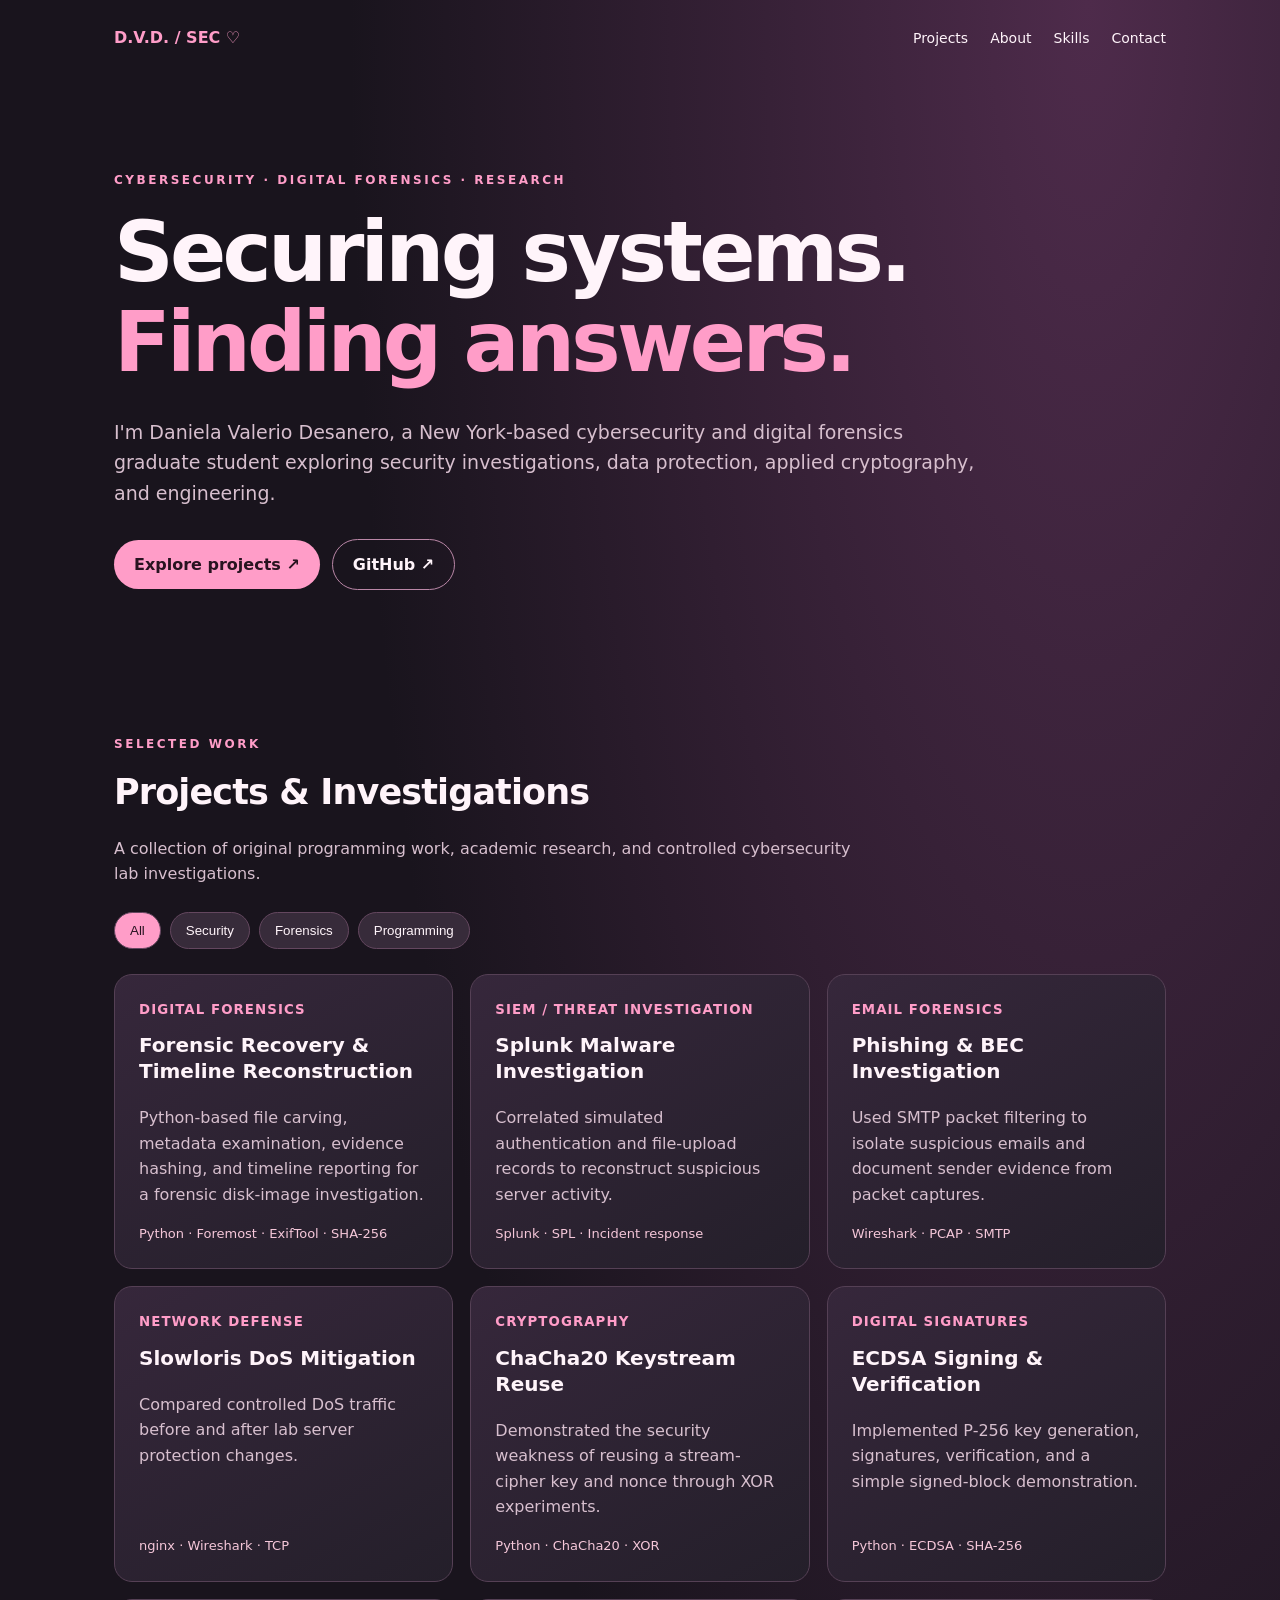
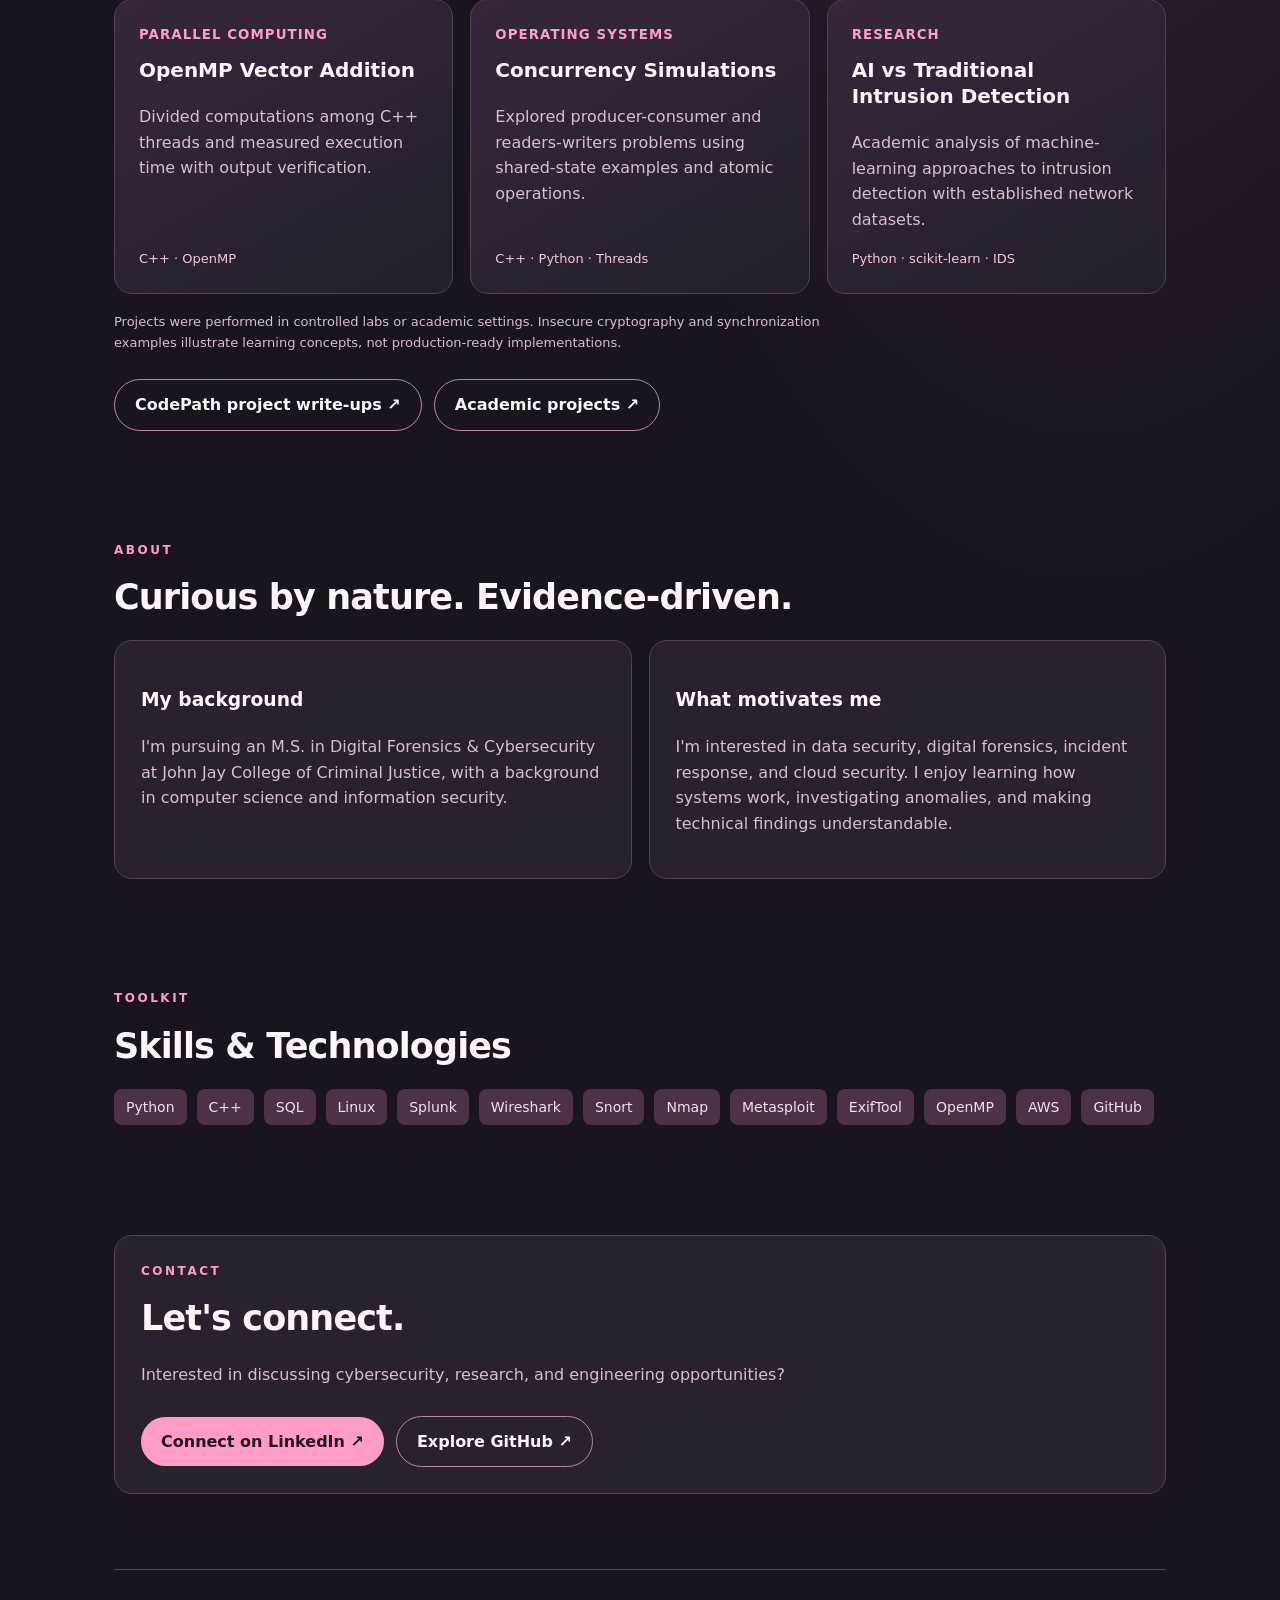
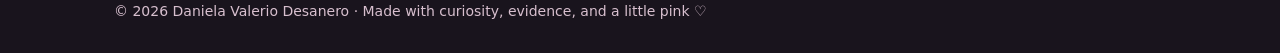
==== index.html @ bf45876e "Link homepage to styled cybersecurity and academic project pages" ====
<!doctype html>
<html lang="en"><head><meta charset="utf-8"><meta name="viewport" content="width=device-width, initial-scale=1">
<title>Daniela Valerio Desanero | Cybersecurity Portfolio</title><meta name="description" content="Cybersecurity, digital forensics, and software projects by Daniela Valerio Desanero.">
<style>
:root{--bg:#19141d;--panel:#29212d;--pink:#ff9dc8;--text:#fff4fa;--muted:#d7bfce}*{box-sizing:border-box}html{scroll-behavior:smooth}body{margin:0;background:radial-gradient(ellipse at 85% 0%,#4e2b4b,transparent 48%),var(--bg);color:var(--text);font:16px/1.6 system-ui,-apple-system,Segoe UI,sans-serif}a{color:inherit;text-decoration:none}a:hover{color:var(--pink)}.container{max-width:1100px;margin:auto;padding:0 24px}nav{display:flex;justify-content:space-between;gap:15px;align-items:center;padding:25px 0;flex-wrap:wrap}nav strong,.eyebrow{color:var(--pink)}nav span{display:flex;gap:22px;flex-wrap:wrap}nav a{font-size:14px}.hero{padding:95px 0 110px;max-width:880px}.eyebrow{text-transform:uppercase;letter-spacing:.21em;font-size:12px;font-weight:800}.hero h1{font-size:clamp(44px,7vw,83px);line-height:1.09;letter-spacing:-.045em;margin:18px 0 28px}.hero h1 em{font-style:normal;color:var(--pink)}.hero p{font-size:19px;color:var(--muted)}.button{display:inline-block;border-radius:100px;background:var(--pink);color:#281320;font-weight:700;padding:12px 20px;margin:12px 12px 0 0}.button.outline{background:transparent;color:var(--text);border:1px solid #ba87a7}section{padding:35px 0 75px}h2{font-size:35px;letter-spacing:-.025em;margin:9px 0 15px}.lead{color:var(--muted);max-width:760px}.filters{display:flex;flex-wrap:wrap;gap:9px;margin:25px 0}.filters button{background:#372b3a;color:var(--text);border:1px solid #64475f;border-radius:100px;padding:10px 15px;cursor:pointer}.filters button[aria-pressed=true]{background:var(--pink);color:#281320}.cards{display:grid;grid-template-columns:repeat(3,1fr);gap:17px}.card{display:flex;flex-direction:column;min-height:235px;background:linear-gradient(150deg,#36273b,#241f2a);border:1px solid #554055;border-radius:18px;padding:24px}.card h3{font-size:20px;line-height:1.3;margin:12px 0 5px}.card p,.panel p{color:var(--muted)}.card small{color:var(--pink);font-weight:750;text-transform:uppercase;letter-spacing:.08em}.card .tools{font-size:13px;color:#f5c7d9;margin-top:auto}.panels{display:grid;grid-template-columns:1fr 1fr;gap:17px}.panel{background:var(--panel);border:1px solid #554055;border-radius:18px;padding:26px}.skills{display:flex;flex-wrap:wrap;gap:10px}.skills span{padding:7px 12px;border-radius:8px;background:#4c3147;color:#ffdbec;font-size:14px}footer{border-top:1px solid #554055;padding:30px 0;color:var(--muted);font-size:14px}.card[hidden]{display:none}@media(max-width:780px){.cards{grid-template-columns:repeat(2,1fr)}.panels{grid-template-columns:1fr}.hero{padding:60px 0}}@media(max-width:520px){.cards{grid-template-columns:1fr}}@media(prefers-reduced-motion:reduce){html{scroll-behavior:auto}}
</style></head><body><div class="container"><nav><strong>D.V.D. / SEC ♡</strong><span><a href="#projects">Projects</a><a href="#about">About</a><a href="#skills">Skills</a><a href="#contact">Contact</a></span></nav><main><header class="hero"><div class="eyebrow">Cybersecurity · Digital Forensics · Research</div><h1>Securing systems.<br><em>Finding answers.</em></h1><p>I'm Daniela Valerio Desanero, a New York-based cybersecurity and digital forensics graduate student exploring security investigations, data protection, applied cryptography, and engineering.</p><a class="button" href="#projects">Explore projects ↗</a><a class="button outline" href="https://github.com/Daniela232" target="_blank" rel="noopener noreferrer">GitHub ↗</a></header><section id="projects"><div class="eyebrow">Selected work</div><h2>Projects & Investigations</h2><p class="lead">A collection of original programming work, academic research, and controlled cybersecurity lab investigations.</p><div class="filters" role="group" aria-label="Project categories"><button type="button" data-filter="all" aria-pressed="true">All</button><button type="button" data-filter="security" aria-pressed="false">Security</button><button type="button" data-filter="forensics" aria-pressed="false">Forensics</button><button type="button" data-filter="programming" aria-pressed="false">Programming</button></div><div class="cards">
<article class="card" data-type="forensics security"><small>Digital forensics</small><h3>Forensic Recovery & Timeline Reconstruction</h3><p>Python-based file carving, metadata examination, evidence hashing, and timeline reporting for a forensic disk-image investigation.</p><div class="tools">Python · Foremost · ExifTool · SHA-256</div></article>
<article class="card" data-type="security"><small>SIEM / Threat investigation</small><h3>Splunk Malware Investigation</h3><p>Correlated simulated authentication and file-upload records to reconstruct suspicious server activity.</p><div class="tools">Splunk · SPL · Incident response</div></article>
<article class="card" data-type="security forensics"><small>Email forensics</small><h3>Phishing & BEC Investigation</h3><p>Used SMTP packet filtering to isolate suspicious emails and document sender evidence from packet captures.</p><div class="tools">Wireshark · PCAP · SMTP</div></article>
<article class="card" data-type="security"><small>Network defense</small><h3>Slowloris DoS Mitigation</h3><p>Compared controlled DoS traffic before and after lab server protection changes.</p><div class="tools">nginx · Wireshark · TCP</div></article>
<article class="card" data-type="programming security"><small>Cryptography</small><h3>ChaCha20 Keystream Reuse</h3><p>Demonstrated the security weakness of reusing a stream-cipher key and nonce through XOR experiments.</p><div class="tools">Python · ChaCha20 · XOR</div></article>
<article class="card" data-type="programming security"><small>Digital signatures</small><h3>ECDSA Signing & Verification</h3><p>Implemented P-256 key generation, signatures, verification, and a simple signed-block demonstration.</p><div class="tools">Python · ECDSA · SHA-256</div></article>
<article class="card" data-type="programming"><small>Parallel computing</small><h3>OpenMP Vector Addition</h3><p>Divided computations among C++ threads and measured execution time with output verification.</p><div class="tools">C++ · OpenMP</div></article>
<article class="card" data-type="programming"><small>Operating systems</small><h3>Concurrency Simulations</h3><p>Explored producer-consumer and readers-writers problems using shared-state examples and atomic operations.</p><div class="tools">C++ · Python · Threads</div></article>
<article class="card" data-type="security"><small>Research</small><h3>AI vs Traditional Intrusion Detection</h3><p>Academic analysis of machine-learning approaches to intrusion detection with established network datasets.</p><div class="tools">Python · scikit-learn · IDS</div></article>
</div><p class="lead" style="font-size:13px;margin-top:18px">Projects were performed in controlled labs or academic settings. Insecure cryptography and synchronization examples illustrate learning concepts, not production-ready implementations.</p><a class="button outline" href="cybersecurity-projects.html">CodePath project write-ups ↗</a><a class="button outline" href="academic-projects.html">Academic projects ↗</a></section><section id="about"><div class="eyebrow">About</div><h2>Curious by nature. Evidence-driven.</h2><div class="panels"><div class="panel"><h3>My background</h3><p>I'm pursuing an M.S. in Digital Forensics & Cybersecurity at John Jay College of Criminal Justice, with a background in computer science and information security.</p></div><div class="panel"><h3>What motivates me</h3><p>I'm interested in data security, digital forensics, incident response, and cloud security. I enjoy learning how systems work, investigating anomalies, and making technical findings understandable.</p></div></div></section><section id="skills"><div class="eyebrow">Toolkit</div><h2>Skills & Technologies</h2><div class="skills"><span>Python</span><span>C++</span><span>SQL</span><span>Linux</span><span>Splunk</span><span>Wireshark</span><span>Snort</span><span>Nmap</span><span>Metasploit</span><span>ExifTool</span><span>OpenMP</span><span>AWS</span><span>GitHub</span></div></section><section id="contact"><div class="panel"><div class="eyebrow">Contact</div><h2>Let's connect.</h2><p>Interested in discussing cybersecurity, research, and engineering opportunities?</p><a class="button" href="https://www.linkedin.com/in/daniela-vd/" target="_blank" rel="noopener noreferrer">Connect on LinkedIn ↗</a><a class="button outline" href="https://github.com/Daniela232" target="_blank" rel="noopener noreferrer">Explore GitHub ↗</a></div></section></main><footer>© 2026 Daniela Valerio Desanero · Made with curiosity, evidence, and a little pink ♡</footer></div><script>document.querySelectorAll('[data-filter]').forEach(b=>b.addEventListener('click',()=>{const f=b.dataset.filter;document.querySelectorAll('[data-filter]').forEach(x=>x.setAttribute('aria-pressed',String(x===b)));document.querySelectorAll('[data-type]').forEach(c=>c.hidden=f!=='all'&&!c.dataset.type.split(' ').includes(f))}));</script></body></html>
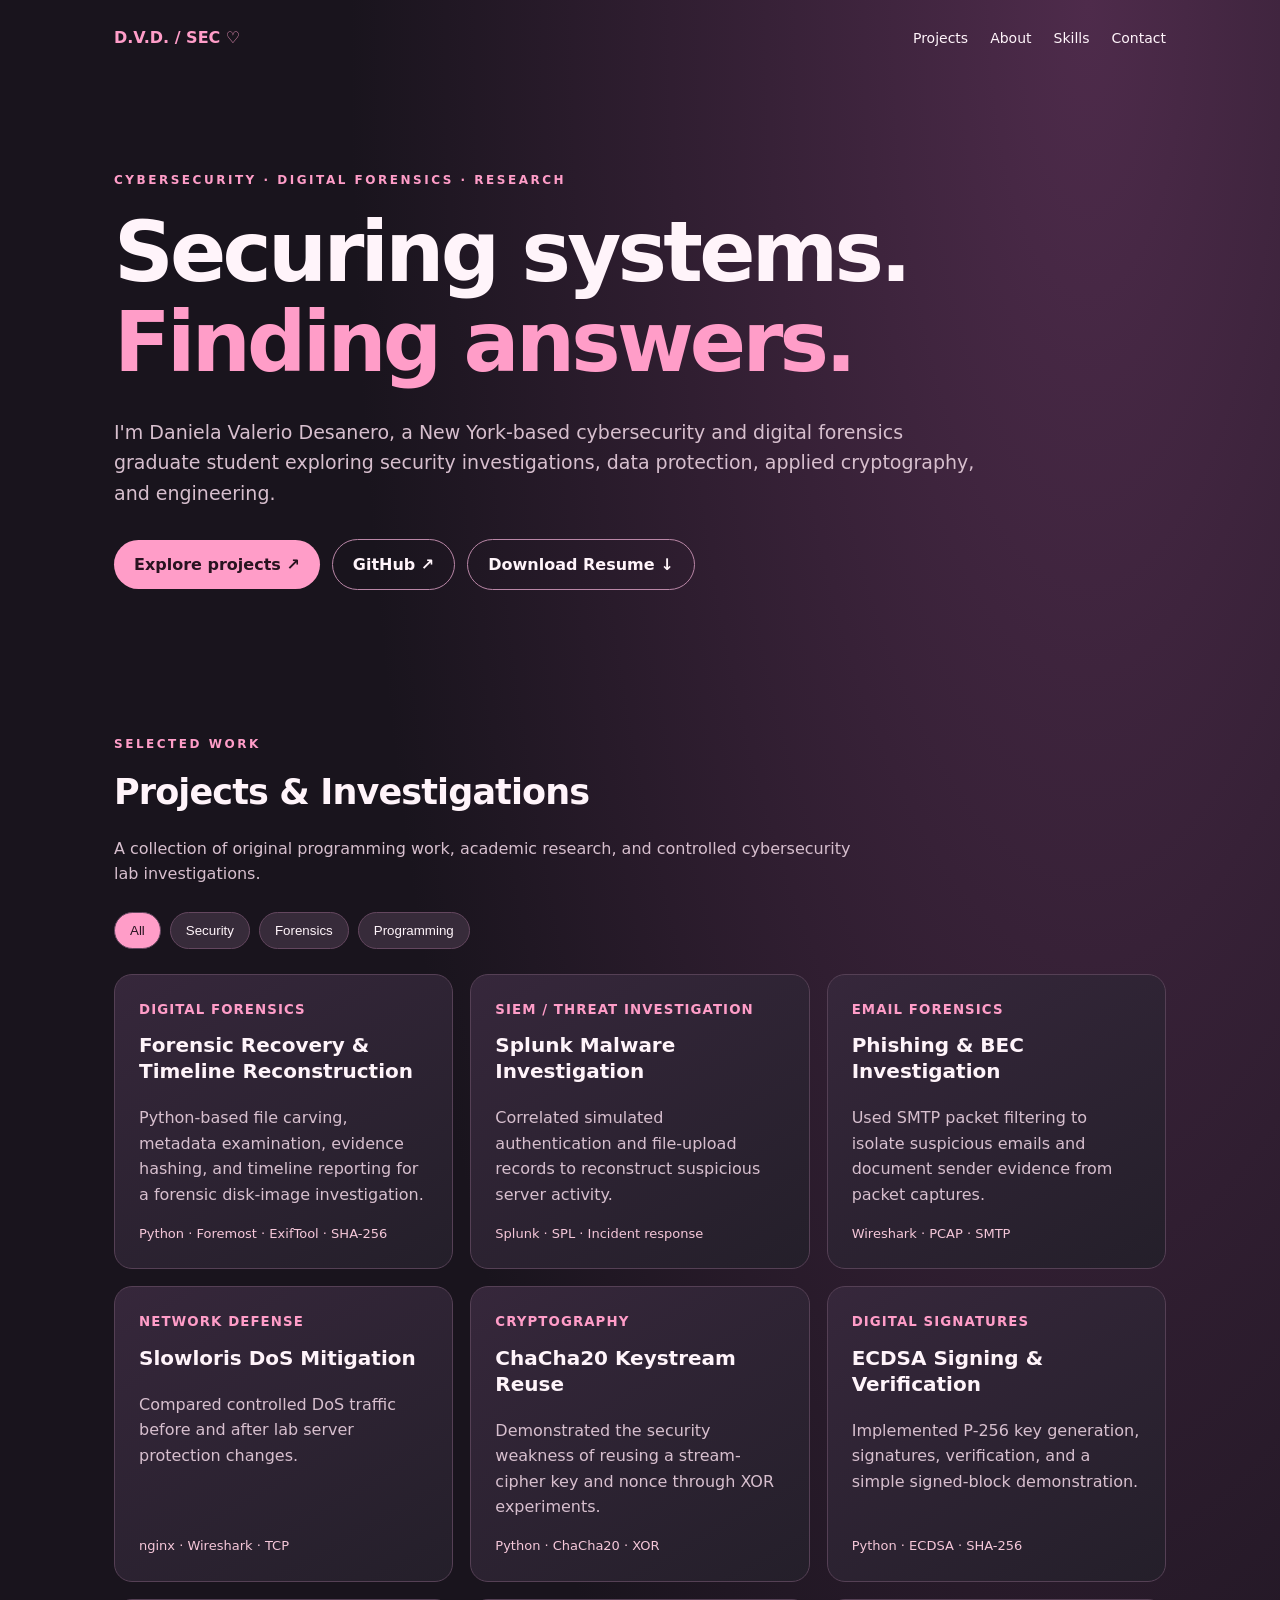
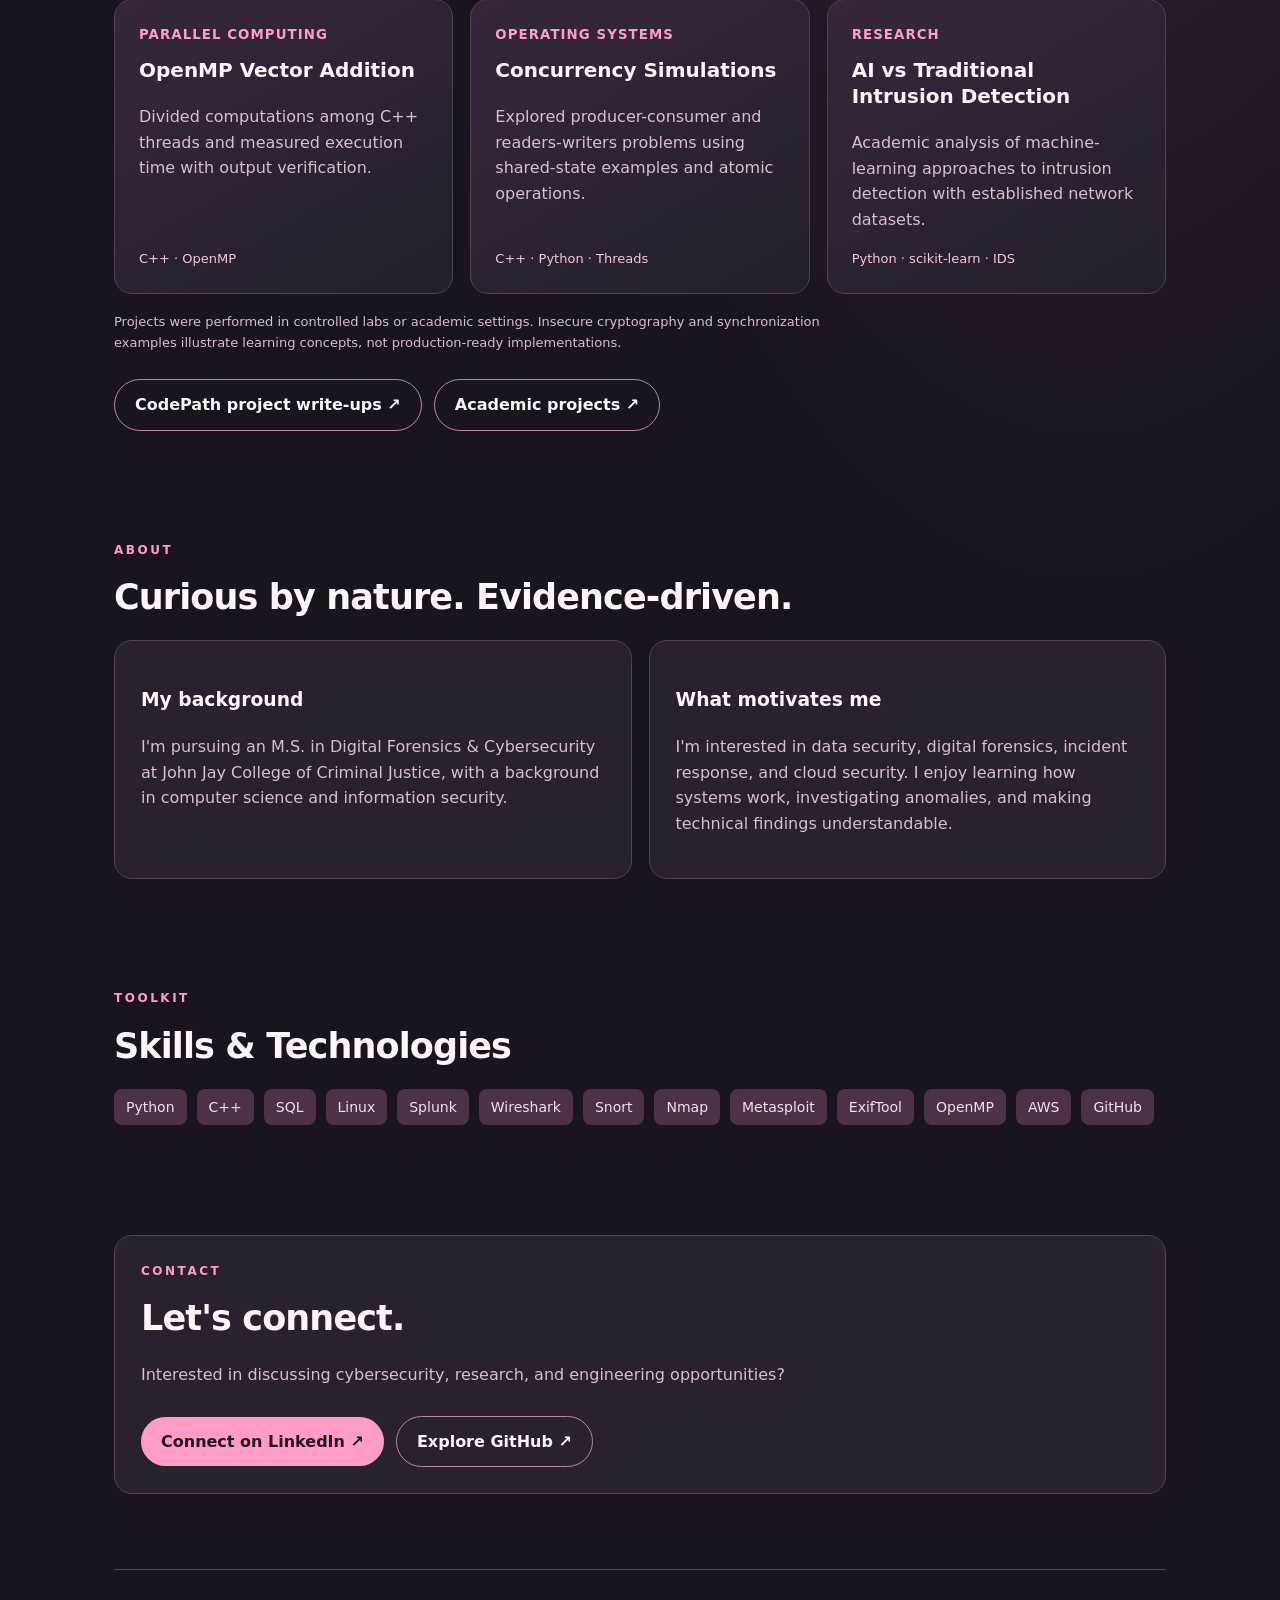
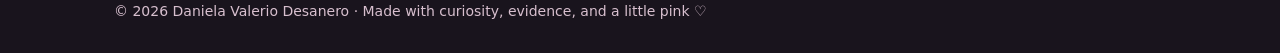
==== commit 8d3a6b8d: "Add downloadable resume button to portfolio homepage" ====
--- a/index.html
+++ b/index.html
@@ -3,7 +3,7 @@
 <title>Daniela Valerio Desanero | Cybersecurity Portfolio</title><meta name="description" content="Cybersecurity, digital forensics, and software projects by Daniela Valerio Desanero.">
 <style>
 :root{--bg:#19141d;--panel:#29212d;--pink:#ff9dc8;--text:#fff4fa;--muted:#d7bfce}*{box-sizing:border-box}html{scroll-behavior:smooth}body{margin:0;background:radial-gradient(ellipse at 85% 0%,#4e2b4b,transparent 48%),var(--bg);color:var(--text);font:16px/1.6 system-ui,-apple-system,Segoe UI,sans-serif}a{color:inherit;text-decoration:none}a:hover{color:var(--pink)}.container{max-width:1100px;margin:auto;padding:0 24px}nav{display:flex;justify-content:space-between;gap:15px;align-items:center;padding:25px 0;flex-wrap:wrap}nav strong,.eyebrow{color:var(--pink)}nav span{display:flex;gap:22px;flex-wrap:wrap}nav a{font-size:14px}.hero{padding:95px 0 110px;max-width:880px}.eyebrow{text-transform:uppercase;letter-spacing:.21em;font-size:12px;font-weight:800}.hero h1{font-size:clamp(44px,7vw,83px);line-height:1.09;letter-spacing:-.045em;margin:18px 0 28px}.hero h1 em{font-style:normal;color:var(--pink)}.hero p{font-size:19px;color:var(--muted)}.button{display:inline-block;border-radius:100px;background:var(--pink);color:#281320;font-weight:700;padding:12px 20px;margin:12px 12px 0 0}.button.outline{background:transparent;color:var(--text);border:1px solid #ba87a7}section{padding:35px 0 75px}h2{font-size:35px;letter-spacing:-.025em;margin:9px 0 15px}.lead{color:var(--muted);max-width:760px}.filters{display:flex;flex-wrap:wrap;gap:9px;margin:25px 0}.filters button{background:#372b3a;color:var(--text);border:1px solid #64475f;border-radius:100px;padding:10px 15px;cursor:pointer}.filters button[aria-pressed=true]{background:var(--pink);color:#281320}.cards{display:grid;grid-template-columns:repeat(3,1fr);gap:17px}.card{display:flex;flex-direction:column;min-height:235px;background:linear-gradient(150deg,#36273b,#241f2a);border:1px solid #554055;border-radius:18px;padding:24px}.card h3{font-size:20px;line-height:1.3;margin:12px 0 5px}.card p,.panel p{color:var(--muted)}.card small{color:var(--pink);font-weight:750;text-transform:uppercase;letter-spacing:.08em}.card .tools{font-size:13px;color:#f5c7d9;margin-top:auto}.panels{display:grid;grid-template-columns:1fr 1fr;gap:17px}.panel{background:var(--panel);border:1px solid #554055;border-radius:18px;padding:26px}.skills{display:flex;flex-wrap:wrap;gap:10px}.skills span{padding:7px 12px;border-radius:8px;background:#4c3147;color:#ffdbec;font-size:14px}footer{border-top:1px solid #554055;padding:30px 0;color:var(--muted);font-size:14px}.card[hidden]{display:none}@media(max-width:780px){.cards{grid-template-columns:repeat(2,1fr)}.panels{grid-template-columns:1fr}.hero{padding:60px 0}}@media(max-width:520px){.cards{grid-template-columns:1fr}}@media(prefers-reduced-motion:reduce){html{scroll-behavior:auto}}
-</style></head><body><div class="container"><nav><strong>D.V.D. / SEC ♡</strong><span><a href="#projects">Projects</a><a href="#about">About</a><a href="#skills">Skills</a><a href="#contact">Contact</a></span></nav><main><header class="hero"><div class="eyebrow">Cybersecurity · Digital Forensics · Research</div><h1>Securing systems.<br><em>Finding answers.</em></h1><p>I'm Daniela Valerio Desanero, a New York-based cybersecurity and digital forensics graduate student exploring security investigations, data protection, applied cryptography, and engineering.</p><a class="button" href="#projects">Explore projects ↗</a><a class="button outline" href="https://github.com/Daniela232" target="_blank" rel="noopener noreferrer">GitHub ↗</a></header><section id="projects"><div class="eyebrow">Selected work</div><h2>Projects & Investigations</h2><p class="lead">A collection of original programming work, academic research, and controlled cybersecurity lab investigations.</p><div class="filters" role="group" aria-label="Project categories"><button type="button" data-filter="all" aria-pressed="true">All</button><button type="button" data-filter="security" aria-pressed="false">Security</button><button type="button" data-filter="forensics" aria-pressed="false">Forensics</button><button type="button" data-filter="programming" aria-pressed="false">Programming</button></div><div class="cards">
+</style></head><body><div class="container"><nav><strong>D.V.D. / SEC ♡</strong><span><a href="#projects">Projects</a><a href="#about">About</a><a href="#skills">Skills</a><a href="#contact">Contact</a></span></nav><main><header class="hero"><div class="eyebrow">Cybersecurity · Digital Forensics · Research</div><h1>Securing systems.<br><em>Finding answers.</em></h1><p>I'm Daniela Valerio Desanero, a New York-based cybersecurity and digital forensics graduate student exploring security investigations, data protection, applied cryptography, and engineering.</p><a class="button" href="#projects">Explore projects ↗</a><a class="button outline" href="https://github.com/Daniela232" target="_blank" rel="noopener noreferrer">GitHub ↗</a><a class="button outline" href="Daniela_ValerioDesanero_Resume.pdf" download="Daniela_ValerioDesanero_Resume.pdf">Download Resume ↓</a></header><section id="projects"><div class="eyebrow">Selected work</div><h2>Projects & Investigations</h2><p class="lead">A collection of original programming work, academic research, and controlled cybersecurity lab investigations.</p><div class="filters" role="group" aria-label="Project categories"><button type="button" data-filter="all" aria-pressed="true">All</button><button type="button" data-filter="security" aria-pressed="false">Security</button><button type="button" data-filter="forensics" aria-pressed="false">Forensics</button><button type="button" data-filter="programming" aria-pressed="false">Programming</button></div><div class="cards">
 <article class="card" data-type="forensics security"><small>Digital forensics</small><h3>Forensic Recovery & Timeline Reconstruction</h3><p>Python-based file carving, metadata examination, evidence hashing, and timeline reporting for a forensic disk-image investigation.</p><div class="tools">Python · Foremost · ExifTool · SHA-256</div></article>
 <article class="card" data-type="security"><small>SIEM / Threat investigation</small><h3>Splunk Malware Investigation</h3><p>Correlated simulated authentication and file-upload records to reconstruct suspicious server activity.</p><div class="tools">Splunk · SPL · Incident response</div></article>
 <article class="card" data-type="security forensics"><small>Email forensics</small><h3>Phishing & BEC Investigation</h3><p>Used SMTP packet filtering to isolate suspicious emails and document sender evidence from packet captures.</p><div class="tools">Wireshark · PCAP · SMTP</div></article>
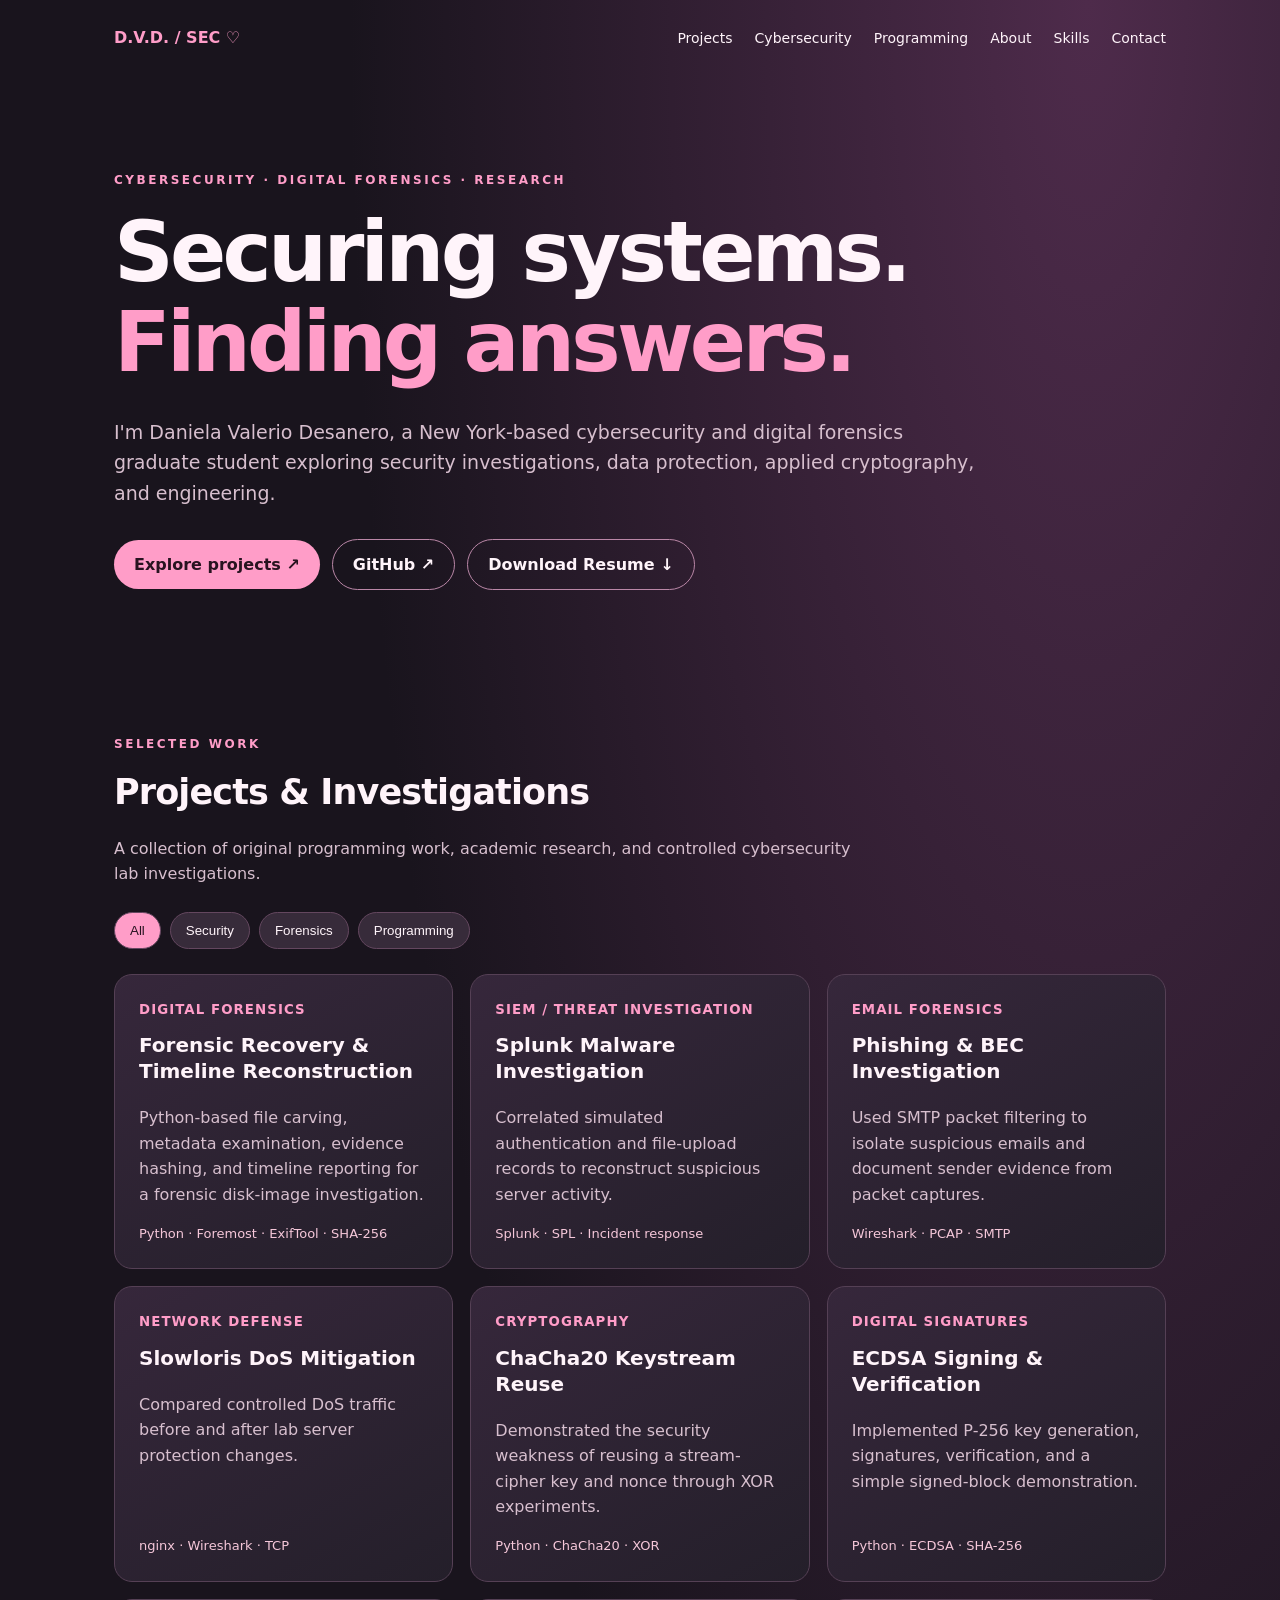
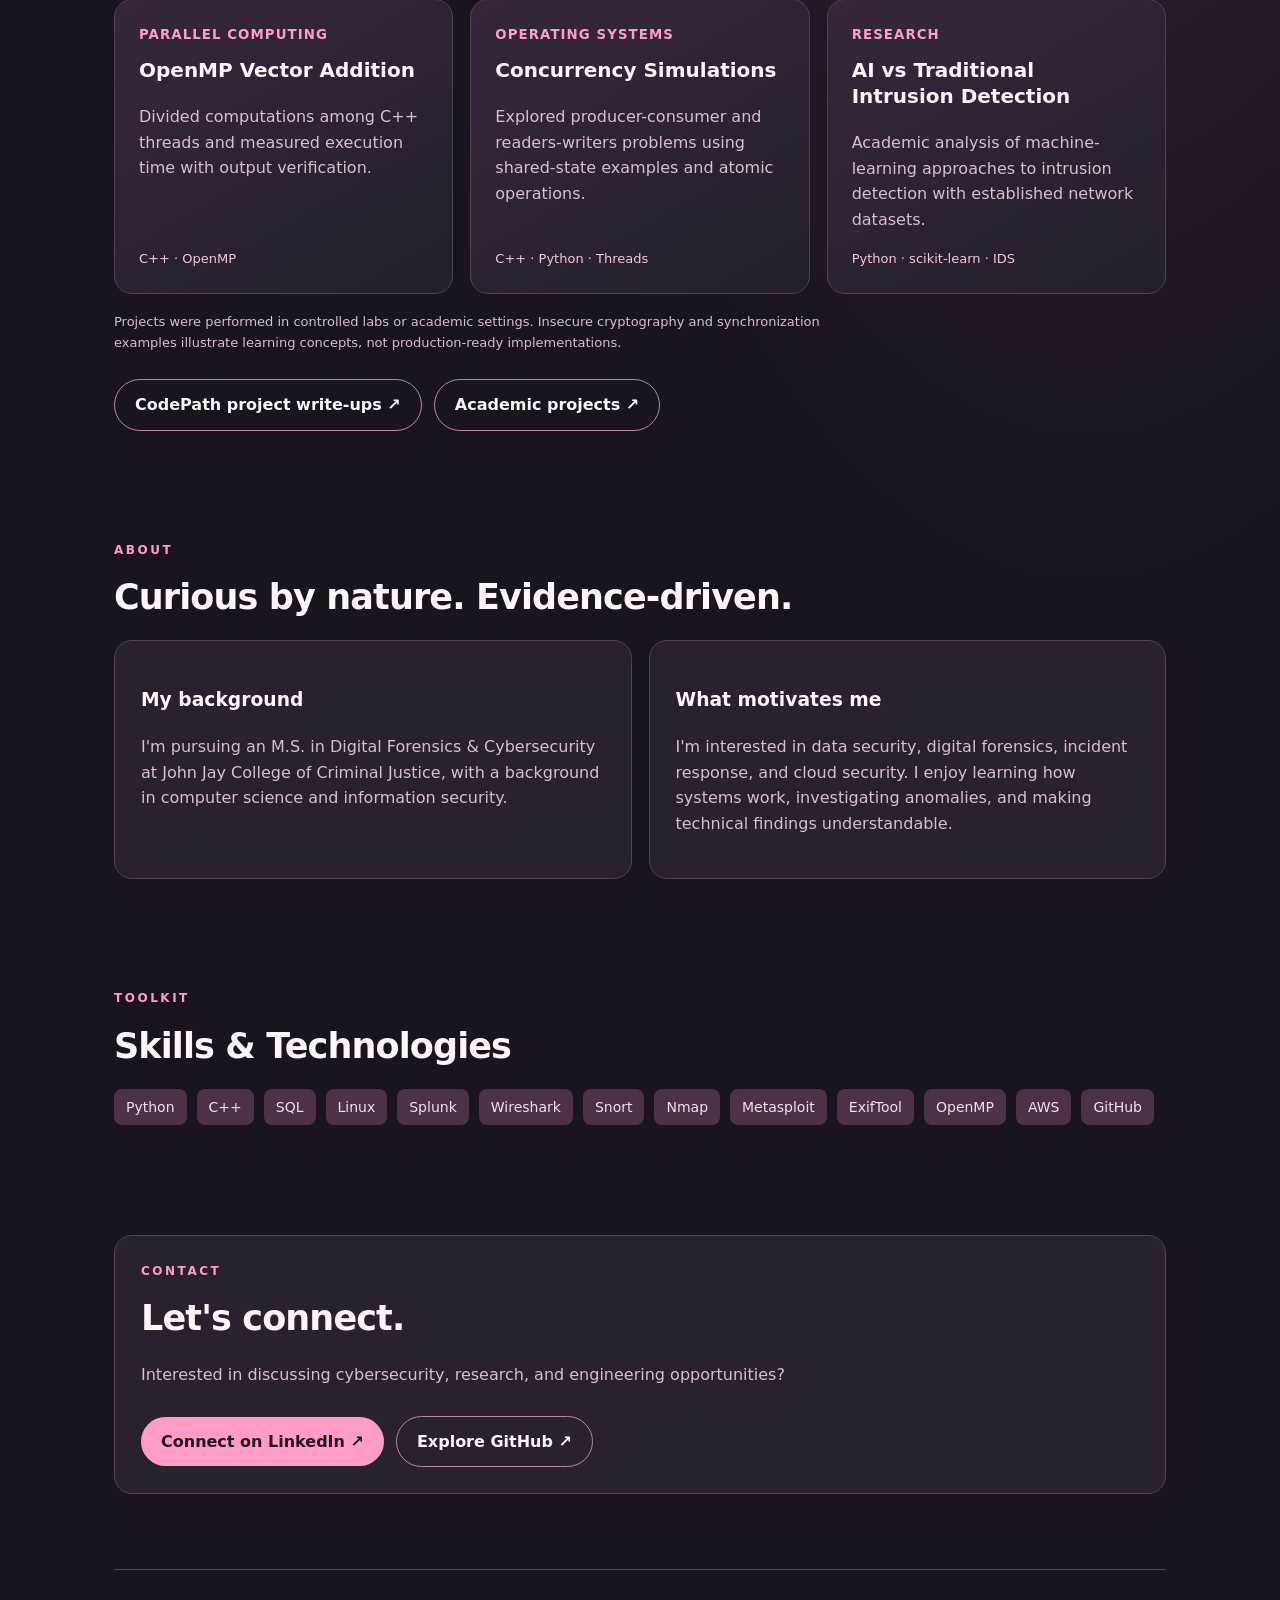
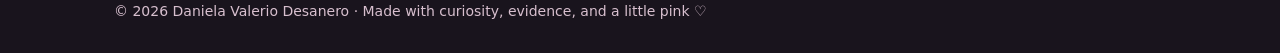
==== commit e5097a5c: "Make styled project pages accessible from main navigation" ====
--- a/index.html
+++ b/index.html
@@ -3,7 +3,7 @@
 <title>Daniela Valerio Desanero | Cybersecurity Portfolio</title><meta name="description" content="Cybersecurity, digital forensics, and software projects by Daniela Valerio Desanero.">
 <style>
 :root{--bg:#19141d;--panel:#29212d;--pink:#ff9dc8;--text:#fff4fa;--muted:#d7bfce}*{box-sizing:border-box}html{scroll-behavior:smooth}body{margin:0;background:radial-gradient(ellipse at 85% 0%,#4e2b4b,transparent 48%),var(--bg);color:var(--text);font:16px/1.6 system-ui,-apple-system,Segoe UI,sans-serif}a{color:inherit;text-decoration:none}a:hover{color:var(--pink)}.container{max-width:1100px;margin:auto;padding:0 24px}nav{display:flex;justify-content:space-between;gap:15px;align-items:center;padding:25px 0;flex-wrap:wrap}nav strong,.eyebrow{color:var(--pink)}nav span{display:flex;gap:22px;flex-wrap:wrap}nav a{font-size:14px}.hero{padding:95px 0 110px;max-width:880px}.eyebrow{text-transform:uppercase;letter-spacing:.21em;font-size:12px;font-weight:800}.hero h1{font-size:clamp(44px,7vw,83px);line-height:1.09;letter-spacing:-.045em;margin:18px 0 28px}.hero h1 em{font-style:normal;color:var(--pink)}.hero p{font-size:19px;color:var(--muted)}.button{display:inline-block;border-radius:100px;background:var(--pink);color:#281320;font-weight:700;padding:12px 20px;margin:12px 12px 0 0}.button.outline{background:transparent;color:var(--text);border:1px solid #ba87a7}section{padding:35px 0 75px}h2{font-size:35px;letter-spacing:-.025em;margin:9px 0 15px}.lead{color:var(--muted);max-width:760px}.filters{display:flex;flex-wrap:wrap;gap:9px;margin:25px 0}.filters button{background:#372b3a;color:var(--text);border:1px solid #64475f;border-radius:100px;padding:10px 15px;cursor:pointer}.filters button[aria-pressed=true]{background:var(--pink);color:#281320}.cards{display:grid;grid-template-columns:repeat(3,1fr);gap:17px}.card{display:flex;flex-direction:column;min-height:235px;background:linear-gradient(150deg,#36273b,#241f2a);border:1px solid #554055;border-radius:18px;padding:24px}.card h3{font-size:20px;line-height:1.3;margin:12px 0 5px}.card p,.panel p{color:var(--muted)}.card small{color:var(--pink);font-weight:750;text-transform:uppercase;letter-spacing:.08em}.card .tools{font-size:13px;color:#f5c7d9;margin-top:auto}.panels{display:grid;grid-template-columns:1fr 1fr;gap:17px}.panel{background:var(--panel);border:1px solid #554055;border-radius:18px;padding:26px}.skills{display:flex;flex-wrap:wrap;gap:10px}.skills span{padding:7px 12px;border-radius:8px;background:#4c3147;color:#ffdbec;font-size:14px}footer{border-top:1px solid #554055;padding:30px 0;color:var(--muted);font-size:14px}.card[hidden]{display:none}@media(max-width:780px){.cards{grid-template-columns:repeat(2,1fr)}.panels{grid-template-columns:1fr}.hero{padding:60px 0}}@media(max-width:520px){.cards{grid-template-columns:1fr}}@media(prefers-reduced-motion:reduce){html{scroll-behavior:auto}}
-</style></head><body><div class="container"><nav><strong>D.V.D. / SEC ♡</strong><span><a href="#projects">Projects</a><a href="#about">About</a><a href="#skills">Skills</a><a href="#contact">Contact</a></span></nav><main><header class="hero"><div class="eyebrow">Cybersecurity · Digital Forensics · Research</div><h1>Securing systems.<br><em>Finding answers.</em></h1><p>I'm Daniela Valerio Desanero, a New York-based cybersecurity and digital forensics graduate student exploring security investigations, data protection, applied cryptography, and engineering.</p><a class="button" href="#projects">Explore projects ↗</a><a class="button outline" href="https://github.com/Daniela232" target="_blank" rel="noopener noreferrer">GitHub ↗</a><a class="button outline" href="Daniela_ValerioDesanero_Resume.pdf" download="Daniela_ValerioDesanero_Resume.pdf">Download Resume ↓</a></header><section id="projects"><div class="eyebrow">Selected work</div><h2>Projects & Investigations</h2><p class="lead">A collection of original programming work, academic research, and controlled cybersecurity lab investigations.</p><div class="filters" role="group" aria-label="Project categories"><button type="button" data-filter="all" aria-pressed="true">All</button><button type="button" data-filter="security" aria-pressed="false">Security</button><button type="button" data-filter="forensics" aria-pressed="false">Forensics</button><button type="button" data-filter="programming" aria-pressed="false">Programming</button></div><div class="cards">
+</style></head><body><div class="container"><nav><strong>D.V.D. / SEC ♡</strong><span><a href="#projects">Projects</a><a href="cybersecurity-projects.html">Cybersecurity</a><a href="academic-projects.html">Programming</a><a href="#about">About</a><a href="#skills">Skills</a><a href="#contact">Contact</a></span></nav><main><header class="hero"><div class="eyebrow">Cybersecurity · Digital Forensics · Research</div><h1>Securing systems.<br><em>Finding answers.</em></h1><p>I'm Daniela Valerio Desanero, a New York-based cybersecurity and digital forensics graduate student exploring security investigations, data protection, applied cryptography, and engineering.</p><a class="button" href="#projects">Explore projects ↗</a><a class="button outline" href="https://github.com/Daniela232" target="_blank" rel="noopener noreferrer">GitHub ↗</a><a class="button outline" href="Daniela_ValerioDesanero_Resume.pdf" download="Daniela_ValerioDesanero_Resume.pdf">Download Resume ↓</a></header><section id="projects"><div class="eyebrow">Selected work</div><h2>Projects & Investigations</h2><p class="lead">A collection of original programming work, academic research, and controlled cybersecurity lab investigations.</p><div class="filters" role="group" aria-label="Project categories"><button type="button" data-filter="all" aria-pressed="true">All</button><button type="button" data-filter="security" aria-pressed="false">Security</button><button type="button" data-filter="forensics" aria-pressed="false">Forensics</button><button type="button" data-filter="programming" aria-pressed="false">Programming</button></div><div class="cards">
 <article class="card" data-type="forensics security"><small>Digital forensics</small><h3>Forensic Recovery & Timeline Reconstruction</h3><p>Python-based file carving, metadata examination, evidence hashing, and timeline reporting for a forensic disk-image investigation.</p><div class="tools">Python · Foremost · ExifTool · SHA-256</div></article>
 <article class="card" data-type="security"><small>SIEM / Threat investigation</small><h3>Splunk Malware Investigation</h3><p>Correlated simulated authentication and file-upload records to reconstruct suspicious server activity.</p><div class="tools">Splunk · SPL · Incident response</div></article>
 <article class="card" data-type="security forensics"><small>Email forensics</small><h3>Phishing & BEC Investigation</h3><p>Used SMTP packet filtering to isolate suspicious emails and document sender evidence from packet captures.</p><div class="tools">Wireshark · PCAP · SMTP</div></article>
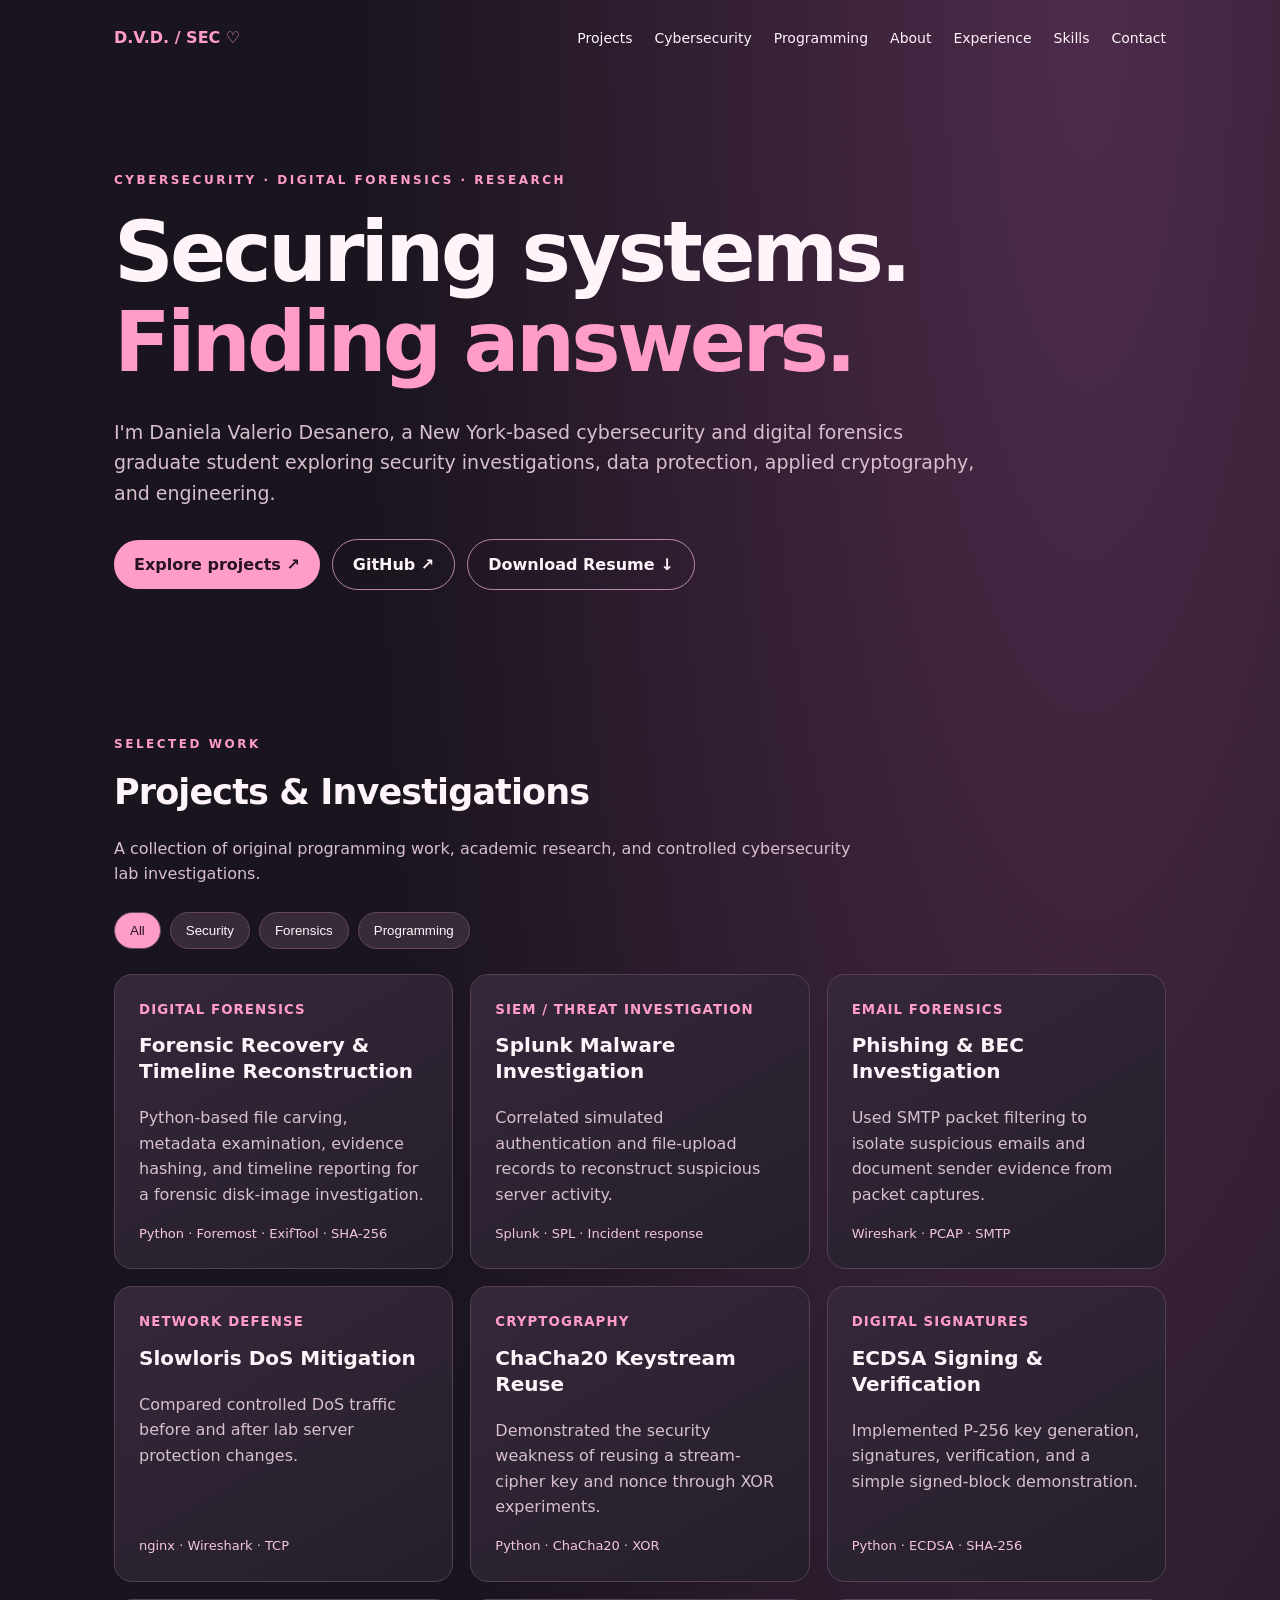
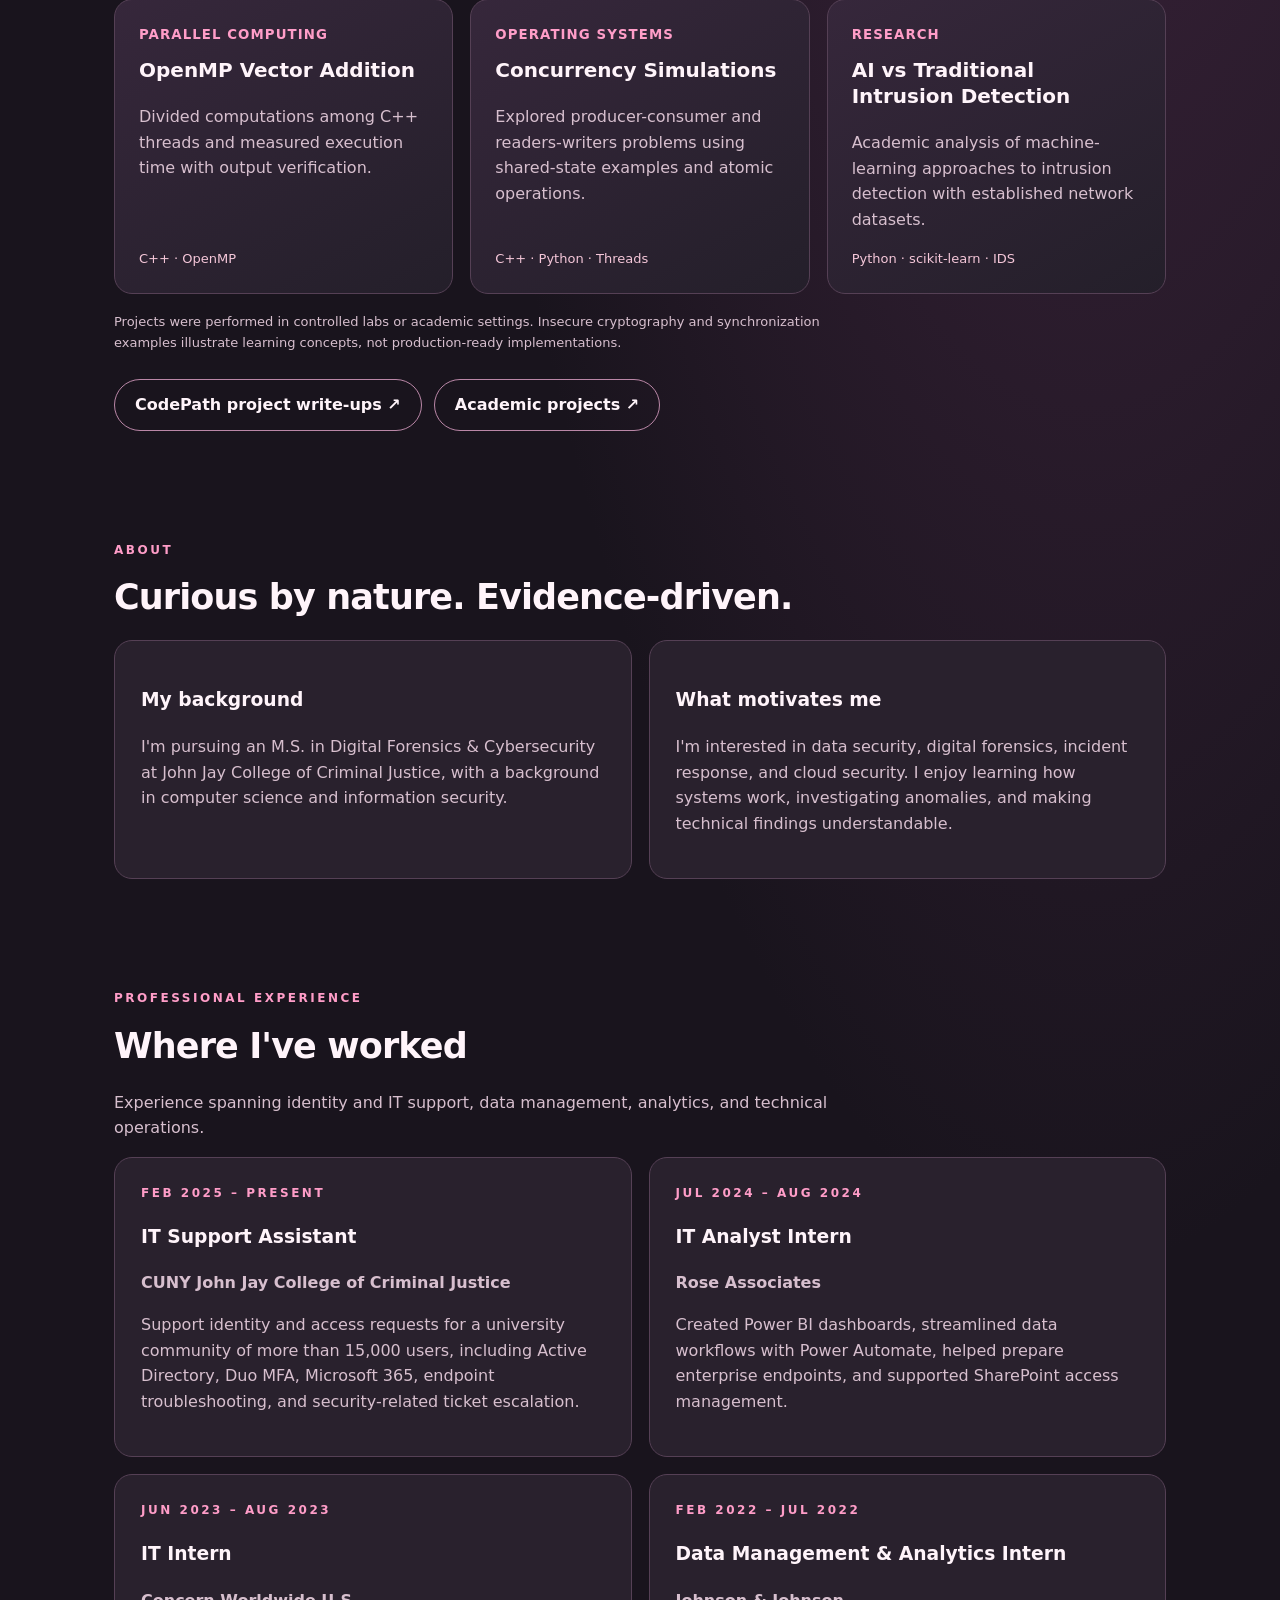
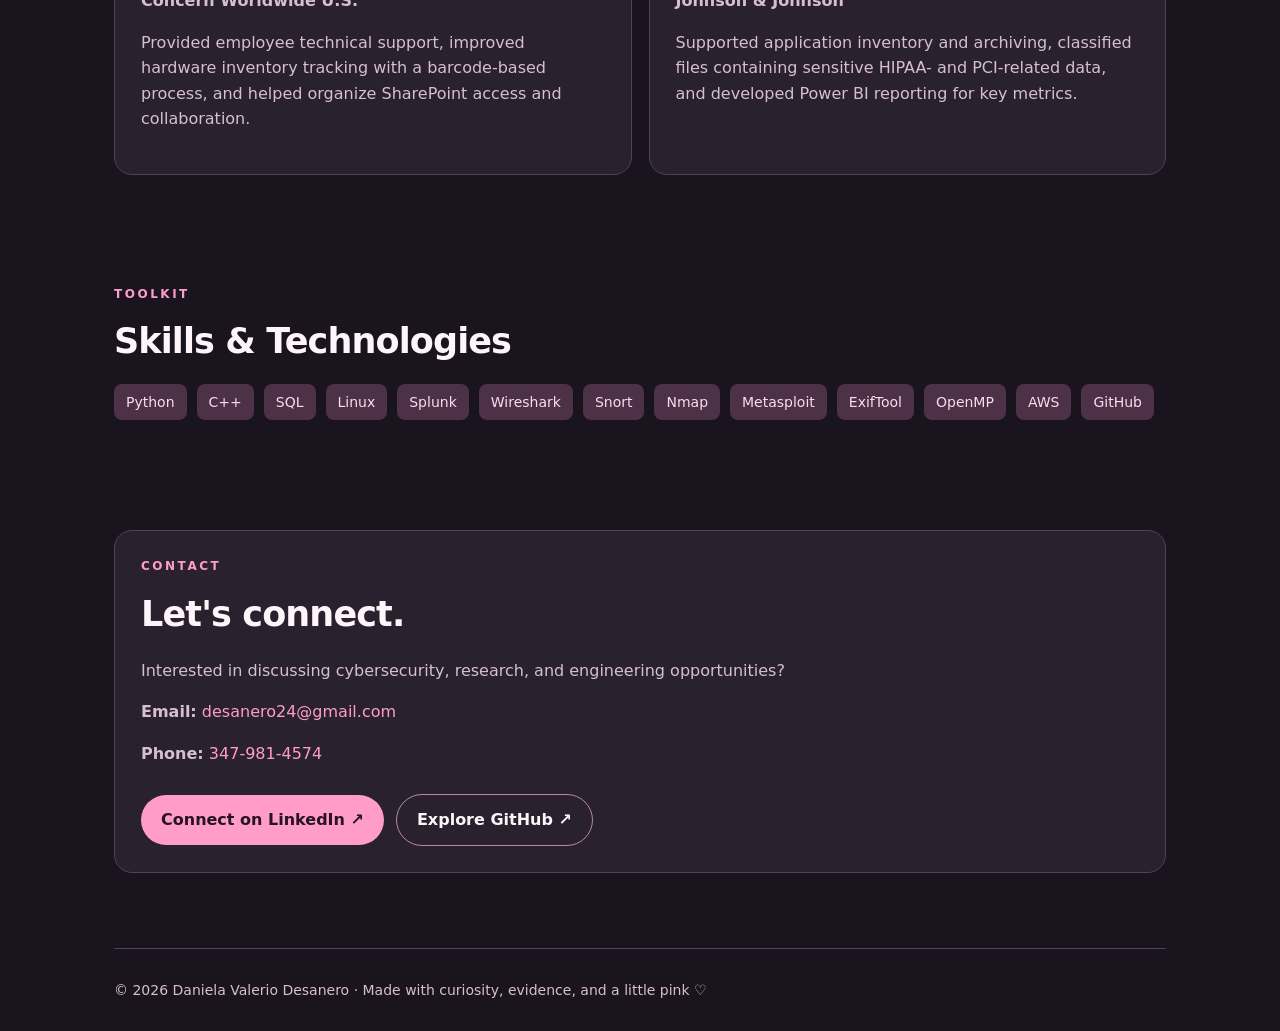
==== commit d95ccb85: "Add professional experience and clickable email and phone to portfolio" ====
--- a/index.html
+++ b/index.html
@@ -3,7 +3,7 @@
 <title>Daniela Valerio Desanero | Cybersecurity Portfolio</title><meta name="description" content="Cybersecurity, digital forensics, and software projects by Daniela Valerio Desanero.">
 <style>
 :root{--bg:#19141d;--panel:#29212d;--pink:#ff9dc8;--text:#fff4fa;--muted:#d7bfce}*{box-sizing:border-box}html{scroll-behavior:smooth}body{margin:0;background:radial-gradient(ellipse at 85% 0%,#4e2b4b,transparent 48%),var(--bg);color:var(--text);font:16px/1.6 system-ui,-apple-system,Segoe UI,sans-serif}a{color:inherit;text-decoration:none}a:hover{color:var(--pink)}.container{max-width:1100px;margin:auto;padding:0 24px}nav{display:flex;justify-content:space-between;gap:15px;align-items:center;padding:25px 0;flex-wrap:wrap}nav strong,.eyebrow{color:var(--pink)}nav span{display:flex;gap:22px;flex-wrap:wrap}nav a{font-size:14px}.hero{padding:95px 0 110px;max-width:880px}.eyebrow{text-transform:uppercase;letter-spacing:.21em;font-size:12px;font-weight:800}.hero h1{font-size:clamp(44px,7vw,83px);line-height:1.09;letter-spacing:-.045em;margin:18px 0 28px}.hero h1 em{font-style:normal;color:var(--pink)}.hero p{font-size:19px;color:var(--muted)}.button{display:inline-block;border-radius:100px;background:var(--pink);color:#281320;font-weight:700;padding:12px 20px;margin:12px 12px 0 0}.button.outline{background:transparent;color:var(--text);border:1px solid #ba87a7}section{padding:35px 0 75px}h2{font-size:35px;letter-spacing:-.025em;margin:9px 0 15px}.lead{color:var(--muted);max-width:760px}.filters{display:flex;flex-wrap:wrap;gap:9px;margin:25px 0}.filters button{background:#372b3a;color:var(--text);border:1px solid #64475f;border-radius:100px;padding:10px 15px;cursor:pointer}.filters button[aria-pressed=true]{background:var(--pink);color:#281320}.cards{display:grid;grid-template-columns:repeat(3,1fr);gap:17px}.card{display:flex;flex-direction:column;min-height:235px;background:linear-gradient(150deg,#36273b,#241f2a);border:1px solid #554055;border-radius:18px;padding:24px}.card h3{font-size:20px;line-height:1.3;margin:12px 0 5px}.card p,.panel p{color:var(--muted)}.card small{color:var(--pink);font-weight:750;text-transform:uppercase;letter-spacing:.08em}.card .tools{font-size:13px;color:#f5c7d9;margin-top:auto}.panels{display:grid;grid-template-columns:1fr 1fr;gap:17px}.panel{background:var(--panel);border:1px solid #554055;border-radius:18px;padding:26px}.skills{display:flex;flex-wrap:wrap;gap:10px}.skills span{padding:7px 12px;border-radius:8px;background:#4c3147;color:#ffdbec;font-size:14px}footer{border-top:1px solid #554055;padding:30px 0;color:var(--muted);font-size:14px}.card[hidden]{display:none}@media(max-width:780px){.cards{grid-template-columns:repeat(2,1fr)}.panels{grid-template-columns:1fr}.hero{padding:60px 0}}@media(max-width:520px){.cards{grid-template-columns:1fr}}@media(prefers-reduced-motion:reduce){html{scroll-behavior:auto}}
-</style></head><body><div class="container"><nav><strong>D.V.D. / SEC ♡</strong><span><a href="#projects">Projects</a><a href="cybersecurity-projects.html">Cybersecurity</a><a href="academic-projects.html">Programming</a><a href="#about">About</a><a href="#skills">Skills</a><a href="#contact">Contact</a></span></nav><main><header class="hero"><div class="eyebrow">Cybersecurity · Digital Forensics · Research</div><h1>Securing systems.<br><em>Finding answers.</em></h1><p>I'm Daniela Valerio Desanero, a New York-based cybersecurity and digital forensics graduate student exploring security investigations, data protection, applied cryptography, and engineering.</p><a class="button" href="#projects">Explore projects ↗</a><a class="button outline" href="https://github.com/Daniela232" target="_blank" rel="noopener noreferrer">GitHub ↗</a><a class="button outline" href="Daniela_ValerioDesanero_Resume.pdf" download="Daniela_ValerioDesanero_Resume.pdf">Download Resume ↓</a></header><section id="projects"><div class="eyebrow">Selected work</div><h2>Projects & Investigations</h2><p class="lead">A collection of original programming work, academic research, and controlled cybersecurity lab investigations.</p><div class="filters" role="group" aria-label="Project categories"><button type="button" data-filter="all" aria-pressed="true">All</button><button type="button" data-filter="security" aria-pressed="false">Security</button><button type="button" data-filter="forensics" aria-pressed="false">Forensics</button><button type="button" data-filter="programming" aria-pressed="false">Programming</button></div><div class="cards">
+</style></head><body><div class="container"><nav><strong>D.V.D. / SEC ♡</strong><span><a href="#projects">Projects</a><a href="cybersecurity-projects.html">Cybersecurity</a><a href="academic-projects.html">Programming</a><a href="#about">About</a><a href="#experience">Experience</a><a href="#skills">Skills</a><a href="#contact">Contact</a></span></nav><main><header class="hero"><div class="eyebrow">Cybersecurity · Digital Forensics · Research</div><h1>Securing systems.<br><em>Finding answers.</em></h1><p>I'm Daniela Valerio Desanero, a New York-based cybersecurity and digital forensics graduate student exploring security investigations, data protection, applied cryptography, and engineering.</p><a class="button" href="#projects">Explore projects ↗</a><a class="button outline" href="https://github.com/Daniela232" target="_blank" rel="noopener noreferrer">GitHub ↗</a><a class="button outline" href="Daniela_ValerioDesanero_Resume.pdf" download="Daniela_ValerioDesanero_Resume.pdf">Download Resume ↓</a></header><section id="projects"><div class="eyebrow">Selected work</div><h2>Projects & Investigations</h2><p class="lead">A collection of original programming work, academic research, and controlled cybersecurity lab investigations.</p><div class="filters" role="group" aria-label="Project categories"><button type="button" data-filter="all" aria-pressed="true">All</button><button type="button" data-filter="security" aria-pressed="false">Security</button><button type="button" data-filter="forensics" aria-pressed="false">Forensics</button><button type="button" data-filter="programming" aria-pressed="false">Programming</button></div><div class="cards">
 <article class="card" data-type="forensics security"><small>Digital forensics</small><h3>Forensic Recovery & Timeline Reconstruction</h3><p>Python-based file carving, metadata examination, evidence hashing, and timeline reporting for a forensic disk-image investigation.</p><div class="tools">Python · Foremost · ExifTool · SHA-256</div></article>
 <article class="card" data-type="security"><small>SIEM / Threat investigation</small><h3>Splunk Malware Investigation</h3><p>Correlated simulated authentication and file-upload records to reconstruct suspicious server activity.</p><div class="tools">Splunk · SPL · Incident response</div></article>
 <article class="card" data-type="security forensics"><small>Email forensics</small><h3>Phishing & BEC Investigation</h3><p>Used SMTP packet filtering to isolate suspicious emails and document sender evidence from packet captures.</p><div class="tools">Wireshark · PCAP · SMTP</div></article>
@@ -13,4 +13,9 @@
 <article class="card" data-type="programming"><small>Parallel computing</small><h3>OpenMP Vector Addition</h3><p>Divided computations among C++ threads and measured execution time with output verification.</p><div class="tools">C++ · OpenMP</div></article>
 <article class="card" data-type="programming"><small>Operating systems</small><h3>Concurrency Simulations</h3><p>Explored producer-consumer and readers-writers problems using shared-state examples and atomic operations.</p><div class="tools">C++ · Python · Threads</div></article>
 <article class="card" data-type="security"><small>Research</small><h3>AI vs Traditional Intrusion Detection</h3><p>Academic analysis of machine-learning approaches to intrusion detection with established network datasets.</p><div class="tools">Python · scikit-learn · IDS</div></article>
-</div><p class="lead" style="font-size:13px;margin-top:18px">Projects were performed in controlled labs or academic settings. Insecure cryptography and synchronization examples illustrate learning concepts, not production-ready implementations.</p><a class="button outline" href="cybersecurity-projects.html">CodePath project write-ups ↗</a><a class="button outline" href="academic-projects.html">Academic projects ↗</a></section><section id="about"><div class="eyebrow">About</div><h2>Curious by nature. Evidence-driven.</h2><div class="panels"><div class="panel"><h3>My background</h3><p>I'm pursuing an M.S. in Digital Forensics & Cybersecurity at John Jay College of Criminal Justice, with a background in computer science and information security.</p></div><div class="panel"><h3>What motivates me</h3><p>I'm interested in data security, digital forensics, incident response, and cloud security. I enjoy learning how systems work, investigating anomalies, and making technical findings understandable.</p></div></div></section><section id="skills"><div class="eyebrow">Toolkit</div><h2>Skills & Technologies</h2><div class="skills"><span>Python</span><span>C++</span><span>SQL</span><span>Linux</span><span>Splunk</span><span>Wireshark</span><span>Snort</span><span>Nmap</span><span>Metasploit</span><span>ExifTool</span><span>OpenMP</span><span>AWS</span><span>GitHub</span></div></section><section id="contact"><div class="panel"><div class="eyebrow">Contact</div><h2>Let's connect.</h2><p>Interested in discussing cybersecurity, research, and engineering opportunities?</p><a class="button" href="https://www.linkedin.com/in/daniela-vd/" target="_blank" rel="noopener noreferrer">Connect on LinkedIn ↗</a><a class="button outline" href="https://github.com/Daniela232" target="_blank" rel="noopener noreferrer">Explore GitHub ↗</a></div></section></main><footer>© 2026 Daniela Valerio Desanero · Made with curiosity, evidence, and a little pink ♡</footer></div><script>document.querySelectorAll('[data-filter]').forEach(b=>b.addEventListener('click',()=>{const f=b.dataset.filter;document.querySelectorAll('[data-filter]').forEach(x=>x.setAttribute('aria-pressed',String(x===b)));document.querySelectorAll('[data-type]').forEach(c=>c.hidden=f!=='all'&&!c.dataset.type.split(' ').includes(f))}));</script></body></html>+</div><p class="lead" style="font-size:13px;margin-top:18px">Projects were performed in controlled labs or academic settings. Insecure cryptography and synchronization examples illustrate learning concepts, not production-ready implementations.</p><a class="button outline" href="cybersecurity-projects.html">CodePath project write-ups ↗</a><a class="button outline" href="academic-projects.html">Academic projects ↗</a></section><section id="about"><div class="eyebrow">About</div><h2>Curious by nature. Evidence-driven.</h2><div class="panels"><div class="panel"><h3>My background</h3><p>I'm pursuing an M.S. in Digital Forensics & Cybersecurity at John Jay College of Criminal Justice, with a background in computer science and information security.</p></div><div class="panel"><h3>What motivates me</h3><p>I'm interested in data security, digital forensics, incident response, and cloud security. I enjoy learning how systems work, investigating anomalies, and making technical findings understandable.</p></div></div></section><section id="experience"><div class="eyebrow">Professional Experience</div><h2>Where I've worked</h2><p class="lead">Experience spanning identity and IT support, data management, analytics, and technical operations.</p><div class="panels">
+<div class="panel"><div class="eyebrow" style="margin:0">Feb 2025 – Present</div><h3>IT Support Assistant</h3><p><strong>CUNY John Jay College of Criminal Justice</strong></p><p>Support identity and access requests for a university community of more than 15,000 users, including Active Directory, Duo MFA, Microsoft 365, endpoint troubleshooting, and security-related ticket escalation.</p></div>
+<div class="panel"><div class="eyebrow" style="margin:0">Jul 2024 – Aug 2024</div><h3>IT Analyst Intern</h3><p><strong>Rose Associates</strong></p><p>Created Power BI dashboards, streamlined data workflows with Power Automate, helped prepare enterprise endpoints, and supported SharePoint access management.</p></div>
+<div class="panel"><div class="eyebrow" style="margin:0">Jun 2023 – Aug 2023</div><h3>IT Intern</h3><p><strong>Concern Worldwide U.S.</strong></p><p>Provided employee technical support, improved hardware inventory tracking with a barcode-based process, and helped organize SharePoint access and collaboration.</p></div>
+<div class="panel"><div class="eyebrow" style="margin:0">Feb 2022 – Jul 2022</div><h3>Data Management &amp; Analytics Intern</h3><p><strong>Johnson &amp; Johnson</strong></p><p>Supported application inventory and archiving, classified files containing sensitive HIPAA- and PCI-related data, and developed Power BI reporting for key metrics.</p></div>
+</div></section><section id="skills"><div class="eyebrow">Toolkit</div><h2>Skills & Technologies</h2><div class="skills"><span>Python</span><span>C++</span><span>SQL</span><span>Linux</span><span>Splunk</span><span>Wireshark</span><span>Snort</span><span>Nmap</span><span>Metasploit</span><span>ExifTool</span><span>OpenMP</span><span>AWS</span><span>GitHub</span></div></section><section id="contact"><div class="panel"><div class="eyebrow">Contact</div><h2>Let's connect.</h2><p>Interested in discussing cybersecurity, research, and engineering opportunities?</p><p><strong>Email:</strong> <a href="mailto:desanero24@gmail.com" style="color:var(--pink)">desanero24@gmail.com</a></p><p><strong>Phone:</strong> <a href="tel:+13479814574" style="color:var(--pink)">347-981-4574</a></p><a class="button" href="https://www.linkedin.com/in/daniela-vd/" target="_blank" rel="noopener noreferrer">Connect on LinkedIn ↗</a><a class="button outline" href="https://github.com/Daniela232" target="_blank" rel="noopener noreferrer">Explore GitHub ↗</a></div></section></main><footer>© 2026 Daniela Valerio Desanero · Made with curiosity, evidence, and a little pink ♡</footer></div><script>document.querySelectorAll('[data-filter]').forEach(b=>b.addEventListener('click',()=>{const f=b.dataset.filter;document.querySelectorAll('[data-filter]').forEach(x=>x.setAttribute('aria-pressed',String(x===b)));document.querySelectorAll('[data-type]').forEach(c=>c.hidden=f!=='all'&&!c.dataset.type.split(' ').includes(f))}));</script></body></html>
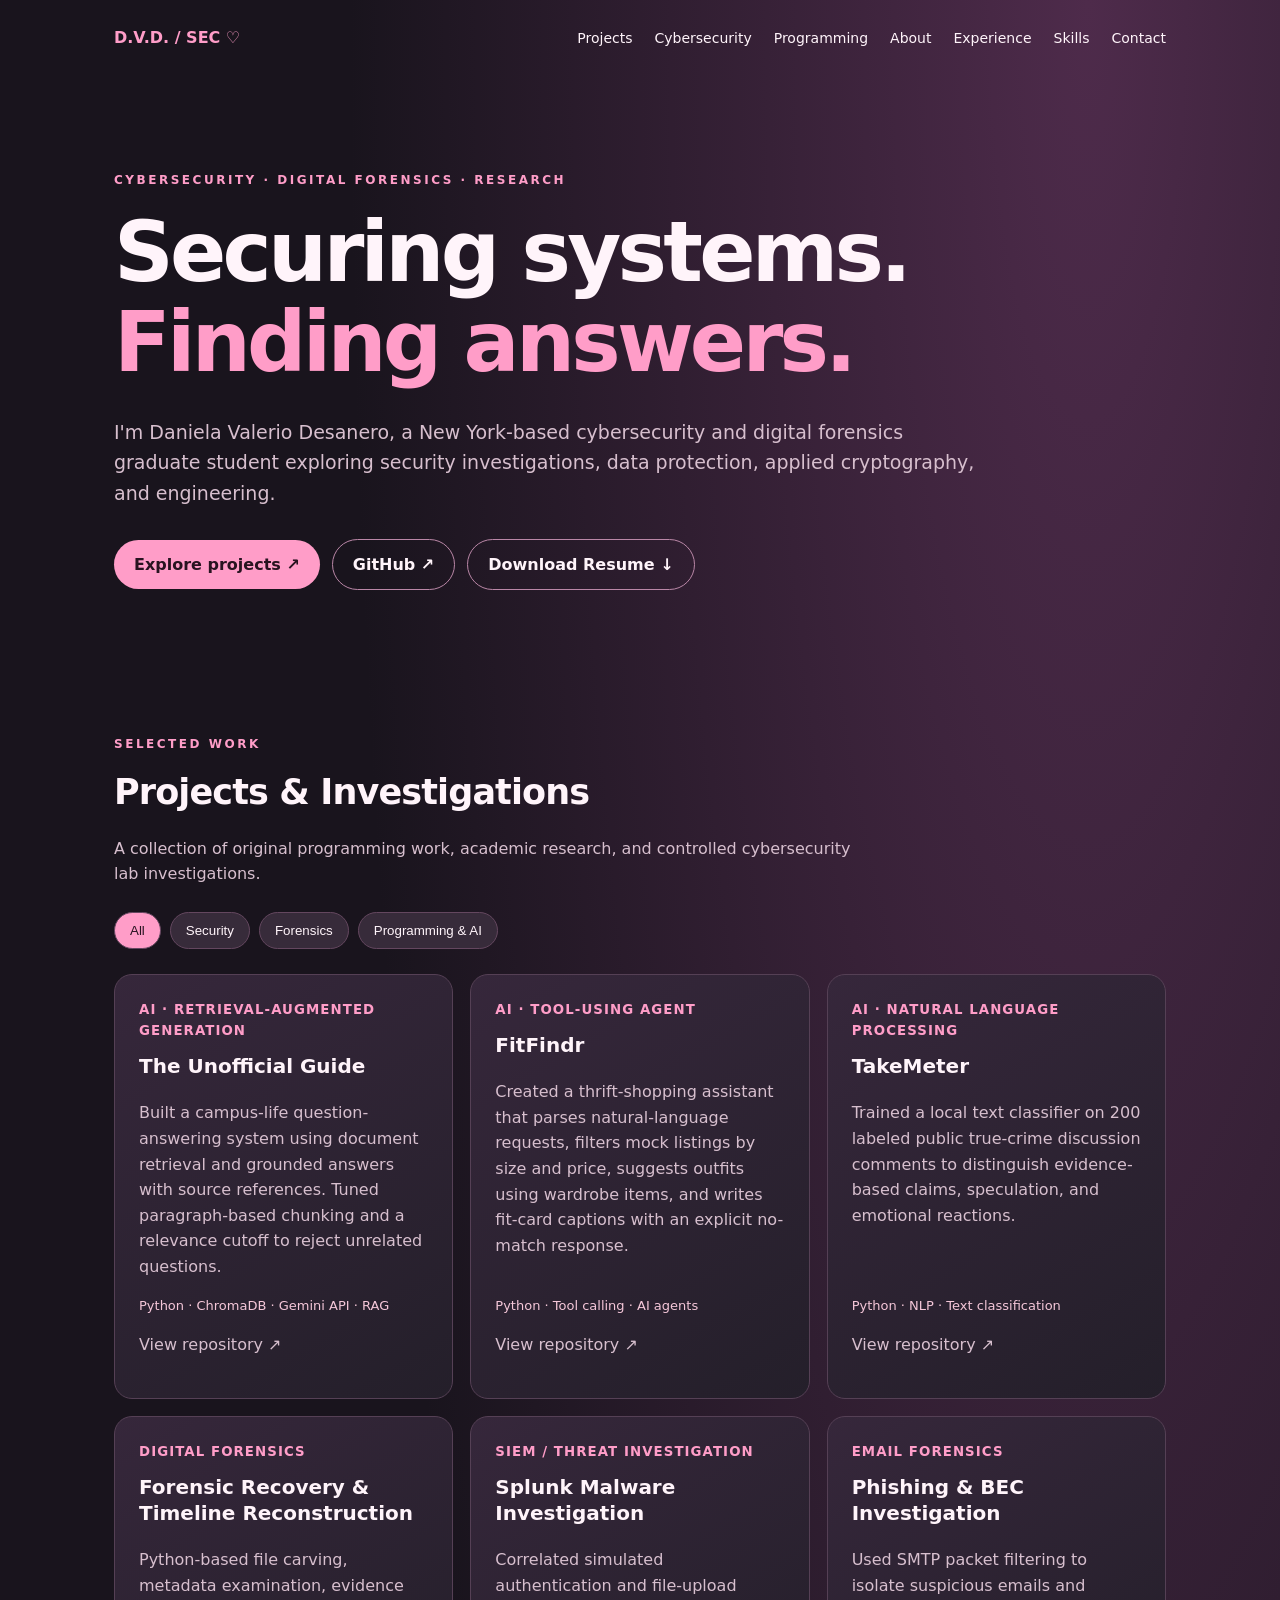
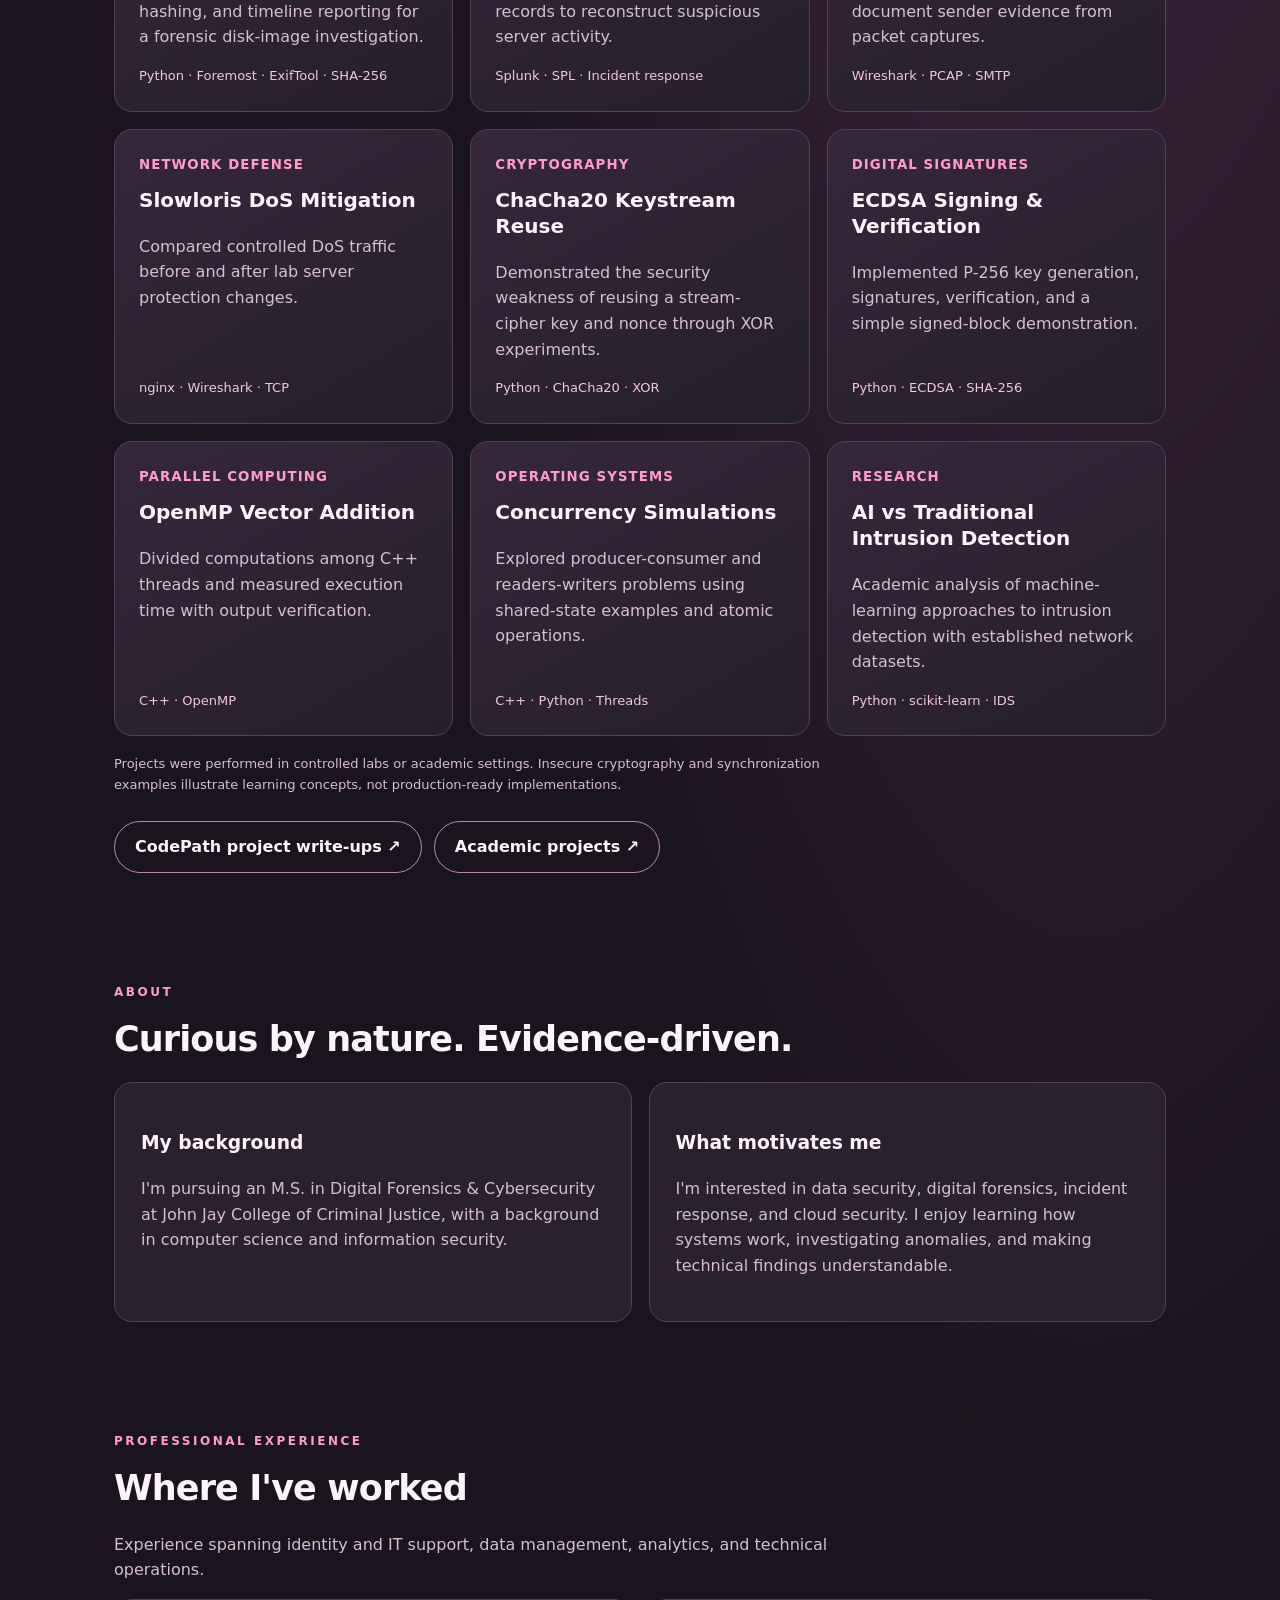
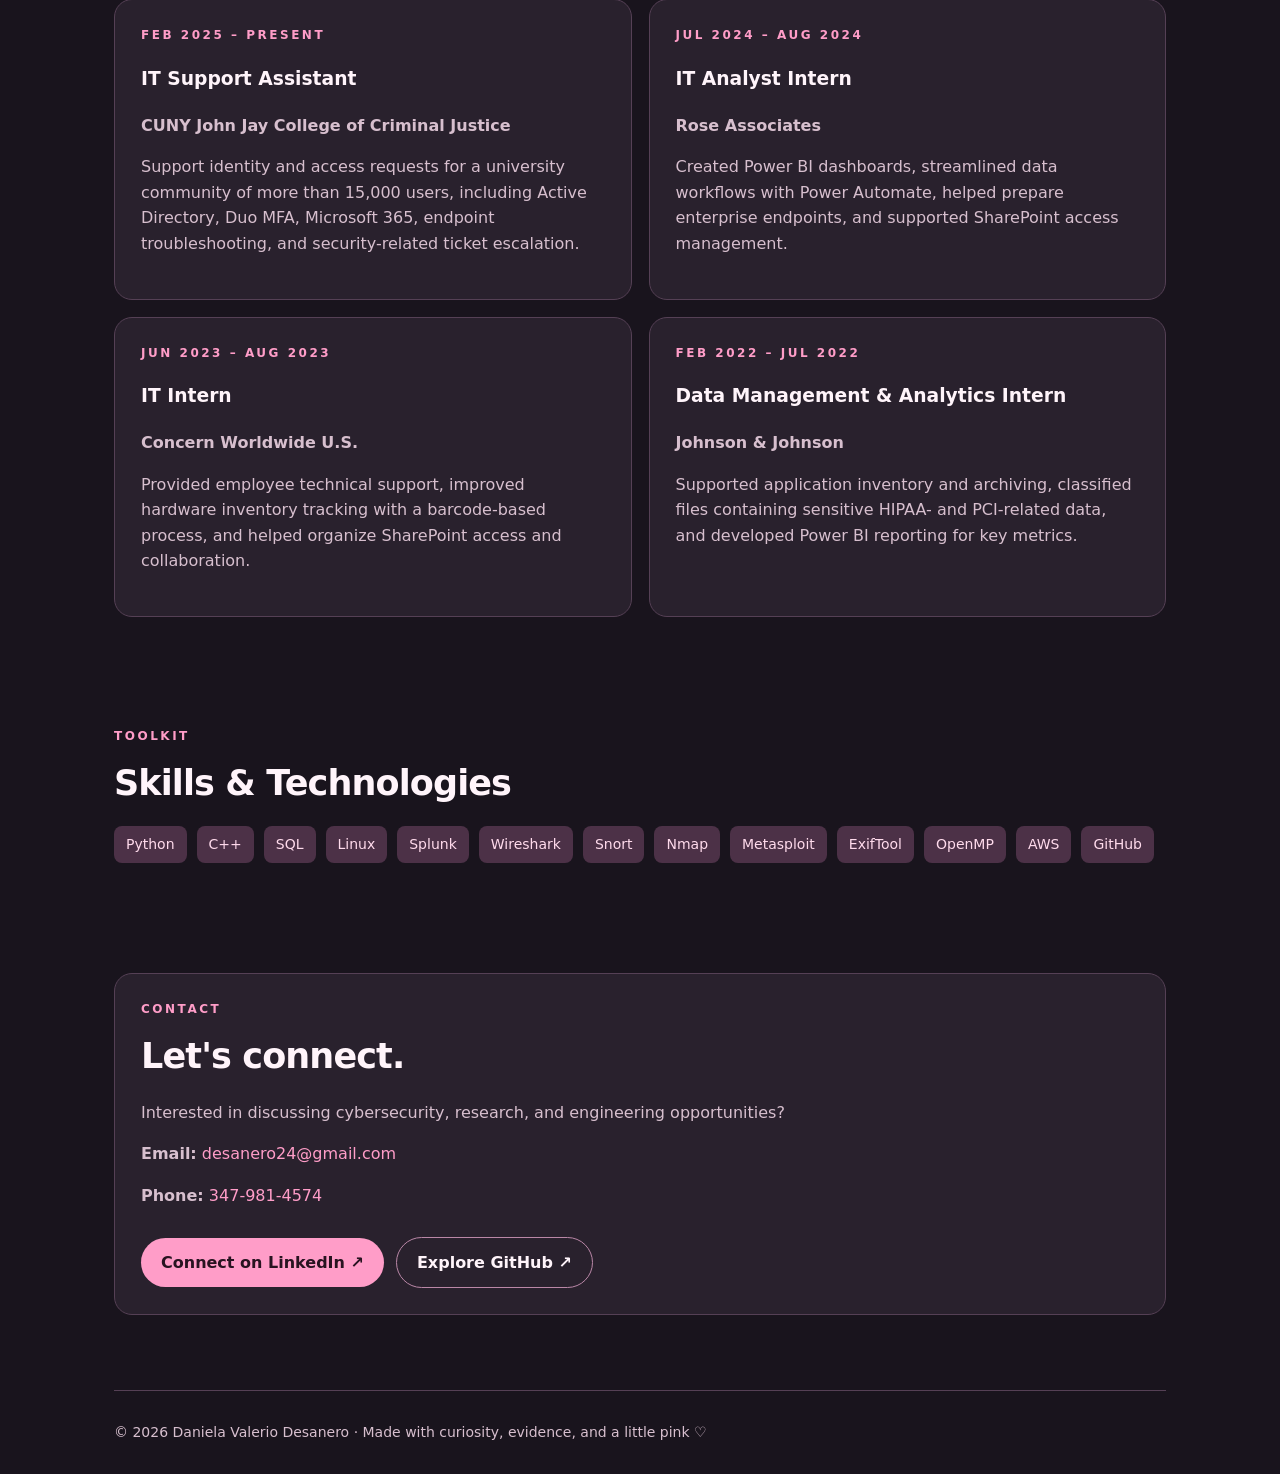
==== commit b72a42f3: "Feature CodePath AI201 RAG, agent and NLP projects on portfolio" ====
--- a/index.html
+++ b/index.html
@@ -3,7 +3,10 @@
 <title>Daniela Valerio Desanero | Cybersecurity Portfolio</title><meta name="description" content="Cybersecurity, digital forensics, and software projects by Daniela Valerio Desanero.">
 <style>
 :root{--bg:#19141d;--panel:#29212d;--pink:#ff9dc8;--text:#fff4fa;--muted:#d7bfce}*{box-sizing:border-box}html{scroll-behavior:smooth}body{margin:0;background:radial-gradient(ellipse at 85% 0%,#4e2b4b,transparent 48%),var(--bg);color:var(--text);font:16px/1.6 system-ui,-apple-system,Segoe UI,sans-serif}a{color:inherit;text-decoration:none}a:hover{color:var(--pink)}.container{max-width:1100px;margin:auto;padding:0 24px}nav{display:flex;justify-content:space-between;gap:15px;align-items:center;padding:25px 0;flex-wrap:wrap}nav strong,.eyebrow{color:var(--pink)}nav span{display:flex;gap:22px;flex-wrap:wrap}nav a{font-size:14px}.hero{padding:95px 0 110px;max-width:880px}.eyebrow{text-transform:uppercase;letter-spacing:.21em;font-size:12px;font-weight:800}.hero h1{font-size:clamp(44px,7vw,83px);line-height:1.09;letter-spacing:-.045em;margin:18px 0 28px}.hero h1 em{font-style:normal;color:var(--pink)}.hero p{font-size:19px;color:var(--muted)}.button{display:inline-block;border-radius:100px;background:var(--pink);color:#281320;font-weight:700;padding:12px 20px;margin:12px 12px 0 0}.button.outline{background:transparent;color:var(--text);border:1px solid #ba87a7}section{padding:35px 0 75px}h2{font-size:35px;letter-spacing:-.025em;margin:9px 0 15px}.lead{color:var(--muted);max-width:760px}.filters{display:flex;flex-wrap:wrap;gap:9px;margin:25px 0}.filters button{background:#372b3a;color:var(--text);border:1px solid #64475f;border-radius:100px;padding:10px 15px;cursor:pointer}.filters button[aria-pressed=true]{background:var(--pink);color:#281320}.cards{display:grid;grid-template-columns:repeat(3,1fr);gap:17px}.card{display:flex;flex-direction:column;min-height:235px;background:linear-gradient(150deg,#36273b,#241f2a);border:1px solid #554055;border-radius:18px;padding:24px}.card h3{font-size:20px;line-height:1.3;margin:12px 0 5px}.card p,.panel p{color:var(--muted)}.card small{color:var(--pink);font-weight:750;text-transform:uppercase;letter-spacing:.08em}.card .tools{font-size:13px;color:#f5c7d9;margin-top:auto}.panels{display:grid;grid-template-columns:1fr 1fr;gap:17px}.panel{background:var(--panel);border:1px solid #554055;border-radius:18px;padding:26px}.skills{display:flex;flex-wrap:wrap;gap:10px}.skills span{padding:7px 12px;border-radius:8px;background:#4c3147;color:#ffdbec;font-size:14px}footer{border-top:1px solid #554055;padding:30px 0;color:var(--muted);font-size:14px}.card[hidden]{display:none}@media(max-width:780px){.cards{grid-template-columns:repeat(2,1fr)}.panels{grid-template-columns:1fr}.hero{padding:60px 0}}@media(max-width:520px){.cards{grid-template-columns:1fr}}@media(prefers-reduced-motion:reduce){html{scroll-behavior:auto}}
-</style></head><body><div class="container"><nav><strong>D.V.D. / SEC ♡</strong><span><a href="#projects">Projects</a><a href="cybersecurity-projects.html">Cybersecurity</a><a href="academic-projects.html">Programming</a><a href="#about">About</a><a href="#experience">Experience</a><a href="#skills">Skills</a><a href="#contact">Contact</a></span></nav><main><header class="hero"><div class="eyebrow">Cybersecurity · Digital Forensics · Research</div><h1>Securing systems.<br><em>Finding answers.</em></h1><p>I'm Daniela Valerio Desanero, a New York-based cybersecurity and digital forensics graduate student exploring security investigations, data protection, applied cryptography, and engineering.</p><a class="button" href="#projects">Explore projects ↗</a><a class="button outline" href="https://github.com/Daniela232" target="_blank" rel="noopener noreferrer">GitHub ↗</a><a class="button outline" href="Daniela_ValerioDesanero_Resume.pdf" download="Daniela_ValerioDesanero_Resume.pdf">Download Resume ↓</a></header><section id="projects"><div class="eyebrow">Selected work</div><h2>Projects & Investigations</h2><p class="lead">A collection of original programming work, academic research, and controlled cybersecurity lab investigations.</p><div class="filters" role="group" aria-label="Project categories"><button type="button" data-filter="all" aria-pressed="true">All</button><button type="button" data-filter="security" aria-pressed="false">Security</button><button type="button" data-filter="forensics" aria-pressed="false">Forensics</button><button type="button" data-filter="programming" aria-pressed="false">Programming</button></div><div class="cards">
+</style></head><body><div class="container"><nav><strong>D.V.D. / SEC ♡</strong><span><a href="#projects">Projects</a><a href="cybersecurity-projects.html">Cybersecurity</a><a href="academic-projects.html">Programming</a><a href="#about">About</a><a href="#experience">Experience</a><a href="#skills">Skills</a><a href="#contact">Contact</a></span></nav><main><header class="hero"><div class="eyebrow">Cybersecurity · Digital Forensics · Research</div><h1>Securing systems.<br><em>Finding answers.</em></h1><p>I'm Daniela Valerio Desanero, a New York-based cybersecurity and digital forensics graduate student exploring security investigations, data protection, applied cryptography, and engineering.</p><a class="button" href="#projects">Explore projects ↗</a><a class="button outline" href="https://github.com/Daniela232" target="_blank" rel="noopener noreferrer">GitHub ↗</a><a class="button outline" href="Daniela_ValerioDesanero_Resume.pdf" download="Daniela_ValerioDesanero_Resume.pdf">Download Resume ↓</a></header><section id="projects"><div class="eyebrow">Selected work</div><h2>Projects & Investigations</h2><p class="lead">A collection of original programming work, academic research, and controlled cybersecurity lab investigations.</p><div class="filters" role="group" aria-label="Project categories"><button type="button" data-filter="all" aria-pressed="true">All</button><button type="button" data-filter="security" aria-pressed="false">Security</button><button type="button" data-filter="forensics" aria-pressed="false">Forensics</button><button type="button" data-filter="programming" aria-pressed="false">Programming &amp; AI</button></div><div class="cards">
+<article class="card" data-type="programming"><small>AI · Retrieval-Augmented Generation</small><h3>The Unofficial Guide</h3><p>Built a campus-life question-answering system using document retrieval and grounded answers with source references. Tuned paragraph-based chunking and a relevance cutoff to reject unrelated questions.</p><div class="tools">Python · ChromaDB · Gemini API · RAG</div><p><a href="https://github.com/Daniela232/ai201-project1-unofficial-guide-starter-v2026" target="_blank" rel="noopener noreferrer">View repository ↗</a></p></article>
+<article class="card" data-type="programming"><small>AI · Tool-Using Agent</small><h3>FitFindr</h3><p>Created a thrift-shopping assistant that parses natural-language requests, filters mock listings by size and price, suggests outfits using wardrobe items, and writes fit-card captions with an explicit no-match response.</p><div class="tools">Python · Tool calling · AI agents</div><p><a href="https://github.com/Daniela232/ai201-project2-fitfindr-starter-v2026" target="_blank" rel="noopener noreferrer">View repository ↗</a></p></article>
+<article class="card" data-type="programming"><small>AI · Natural Language Processing</small><h3>TakeMeter</h3><p>Trained a local text classifier on 200 labeled public true-crime discussion comments to distinguish evidence-based claims, speculation, and emotional reactions.</p><div class="tools">Python · NLP · Text classification</div><p><a href="https://github.com/Daniela232/ai201-project3-takemeter-starter-v2026" target="_blank" rel="noopener noreferrer">View repository ↗</a></p></article>
 <article class="card" data-type="forensics security"><small>Digital forensics</small><h3>Forensic Recovery & Timeline Reconstruction</h3><p>Python-based file carving, metadata examination, evidence hashing, and timeline reporting for a forensic disk-image investigation.</p><div class="tools">Python · Foremost · ExifTool · SHA-256</div></article>
 <article class="card" data-type="security"><small>SIEM / Threat investigation</small><h3>Splunk Malware Investigation</h3><p>Correlated simulated authentication and file-upload records to reconstruct suspicious server activity.</p><div class="tools">Splunk · SPL · Incident response</div></article>
 <article class="card" data-type="security forensics"><small>Email forensics</small><h3>Phishing & BEC Investigation</h3><p>Used SMTP packet filtering to isolate suspicious emails and document sender evidence from packet captures.</p><div class="tools">Wireshark · PCAP · SMTP</div></article>
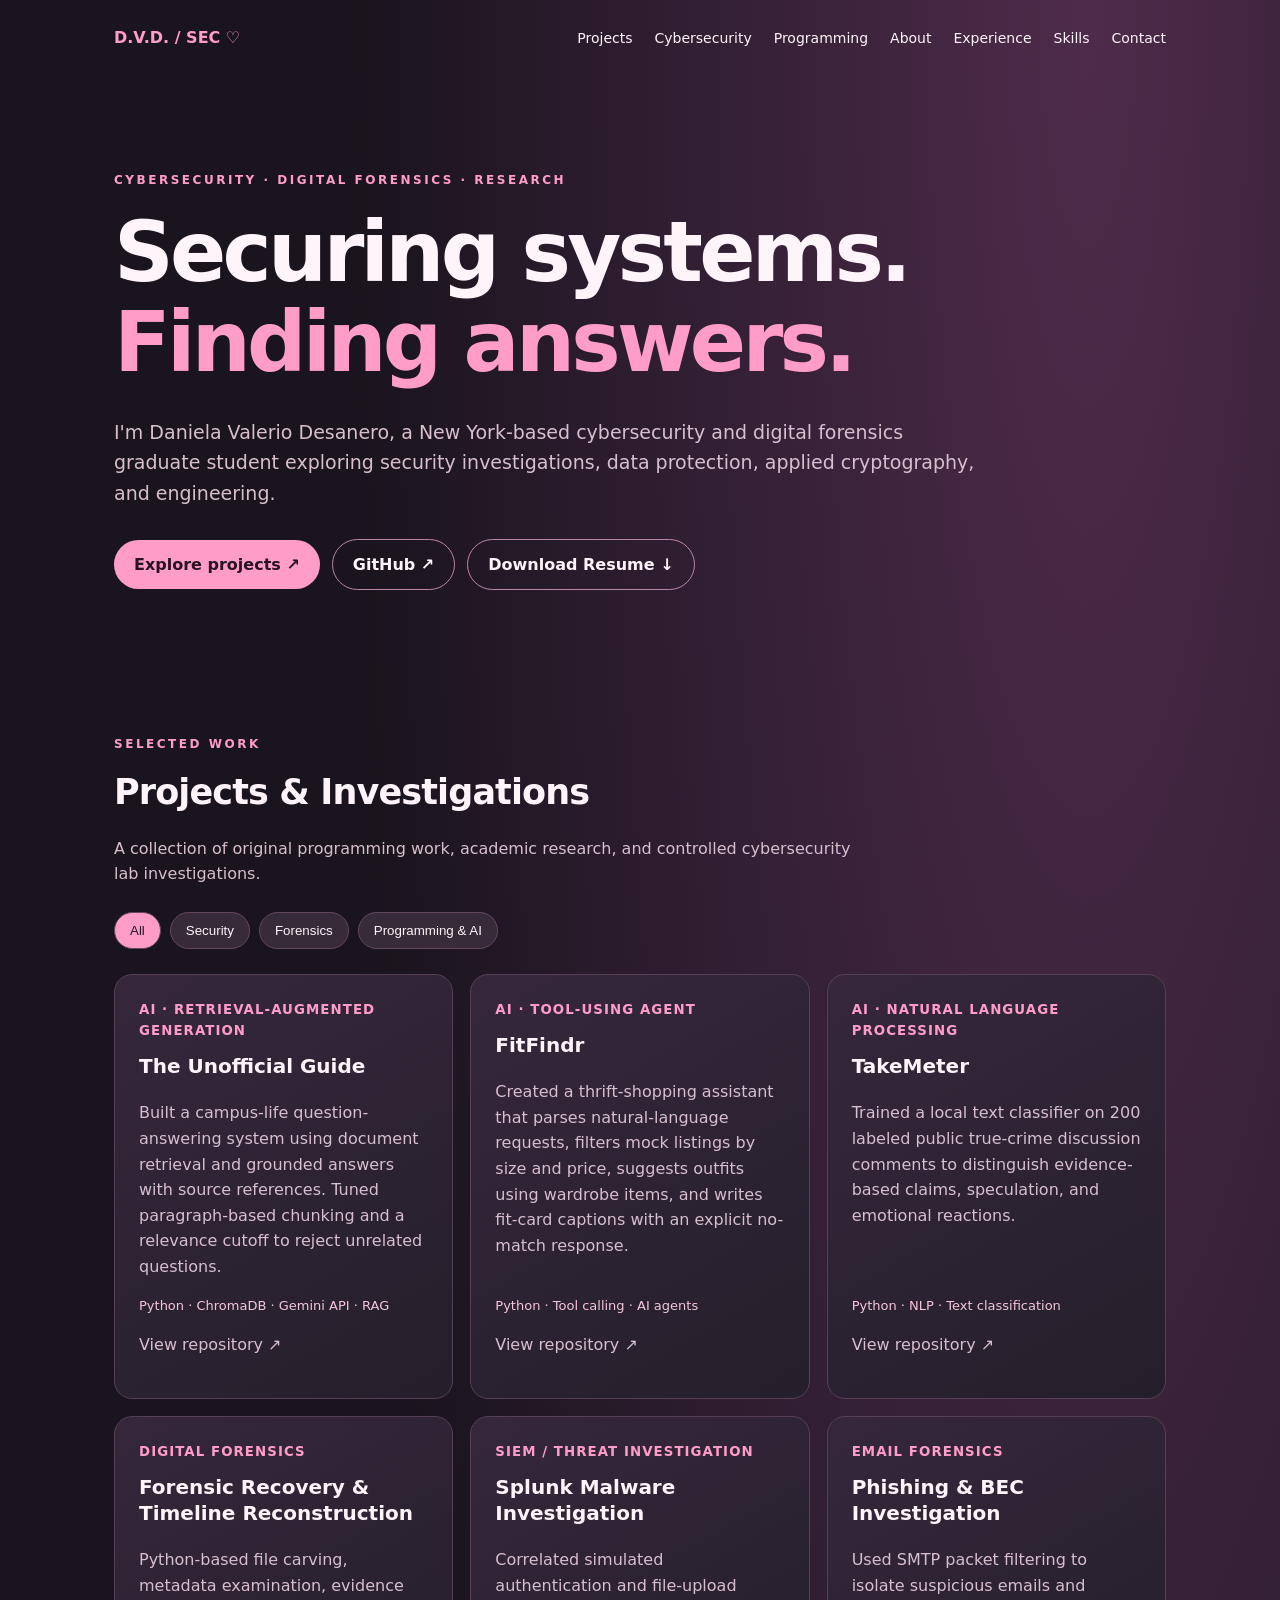
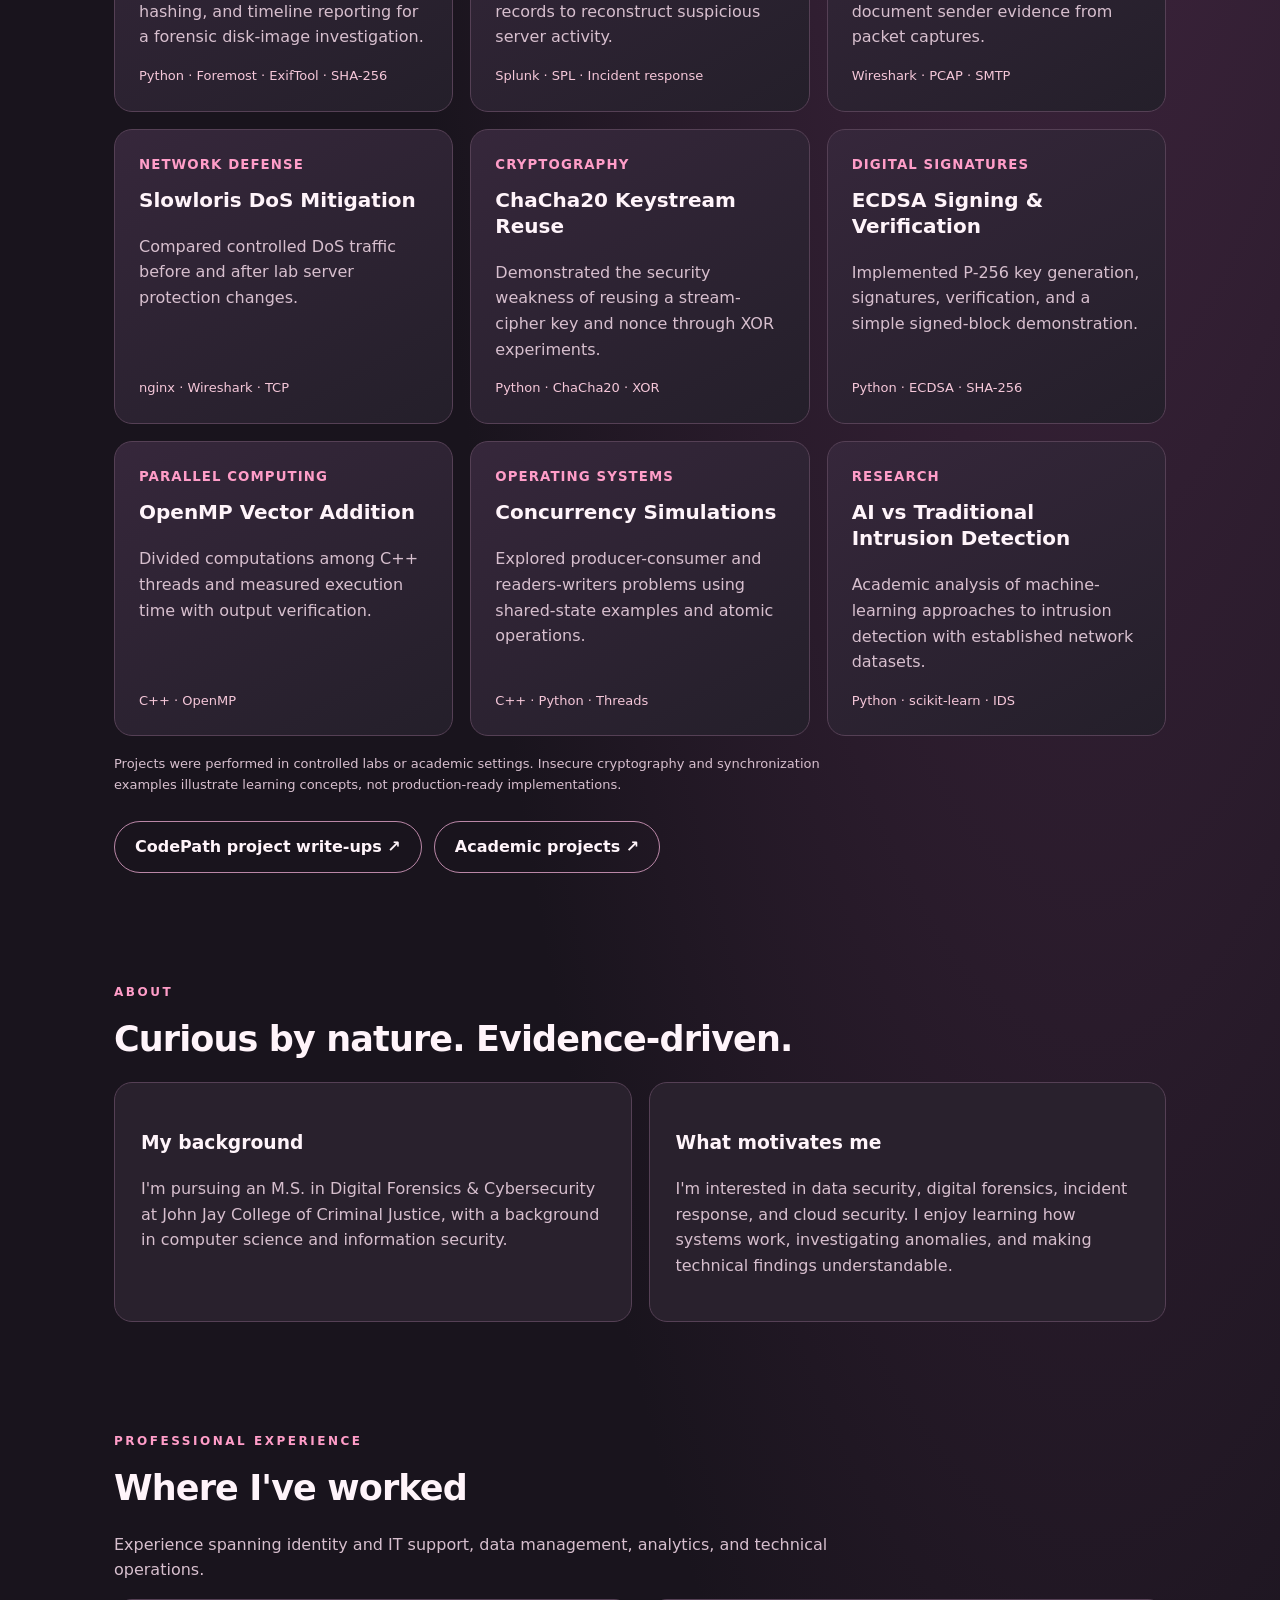
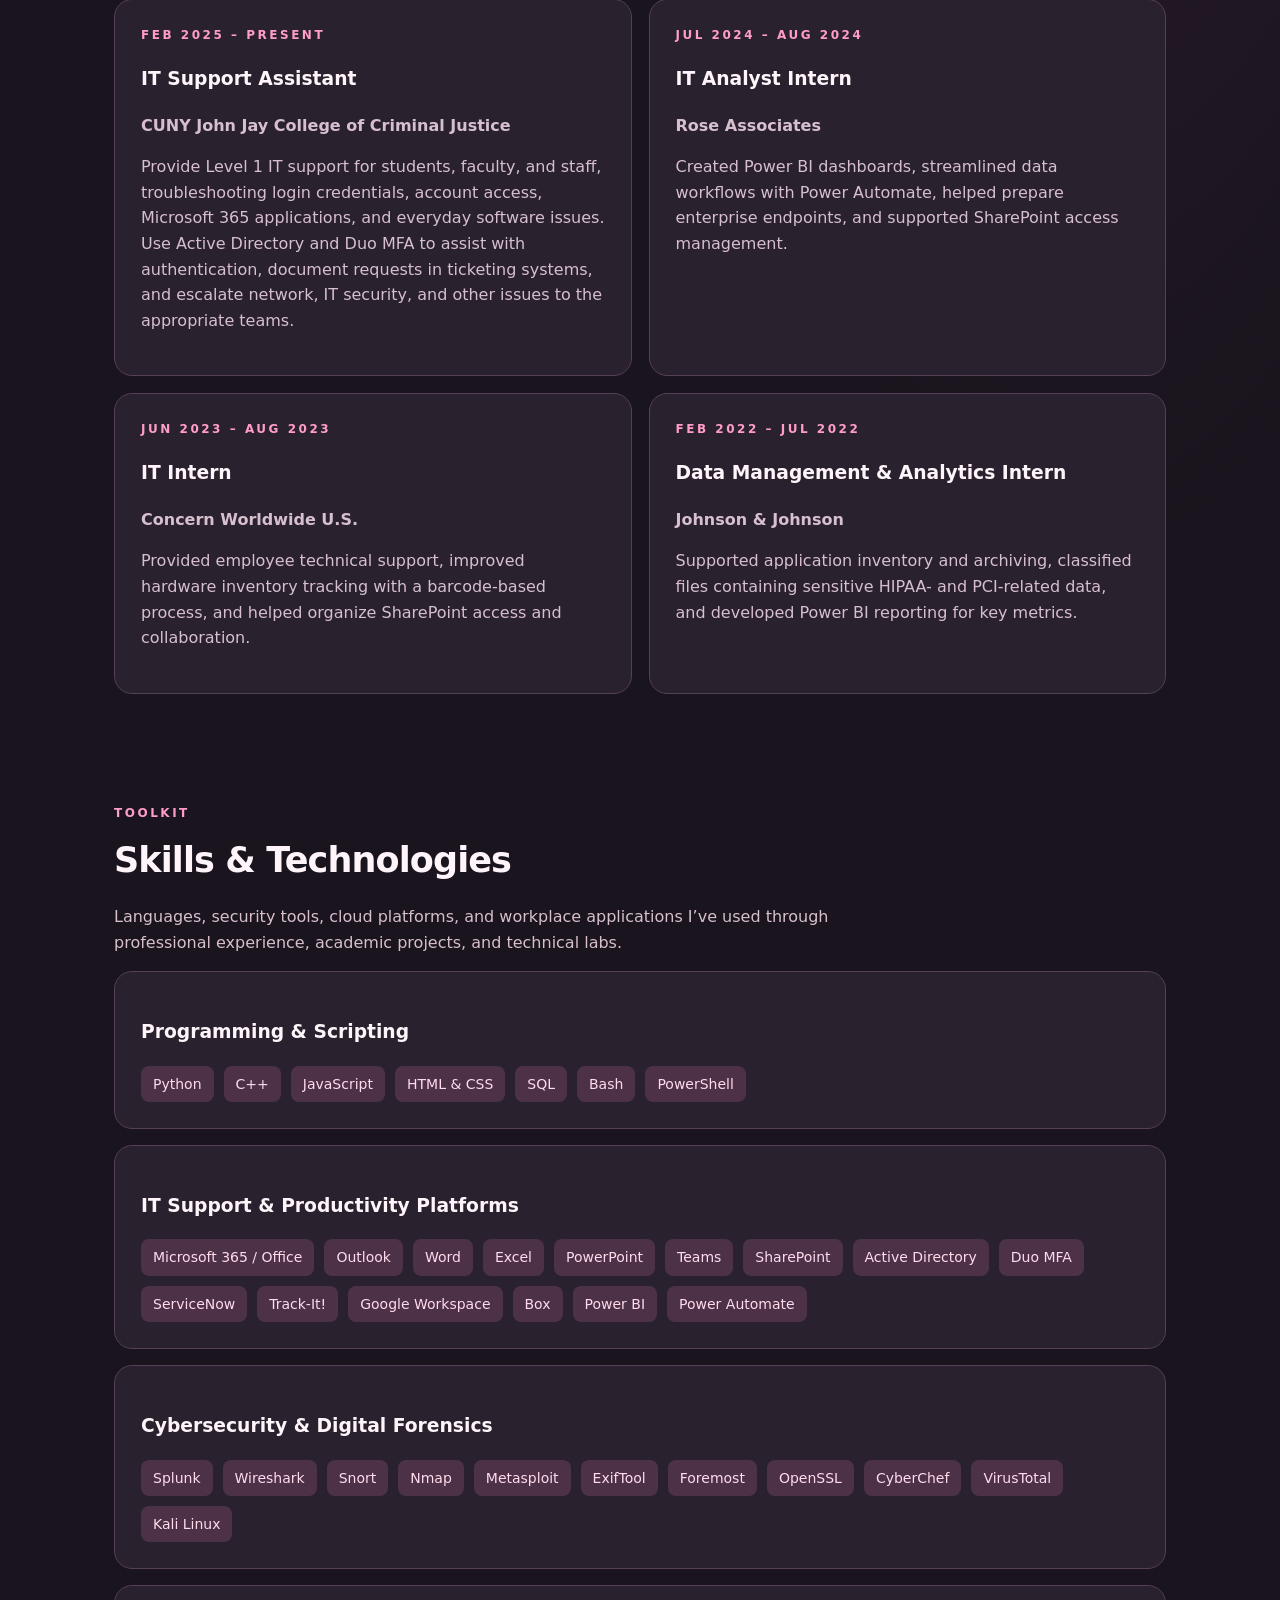
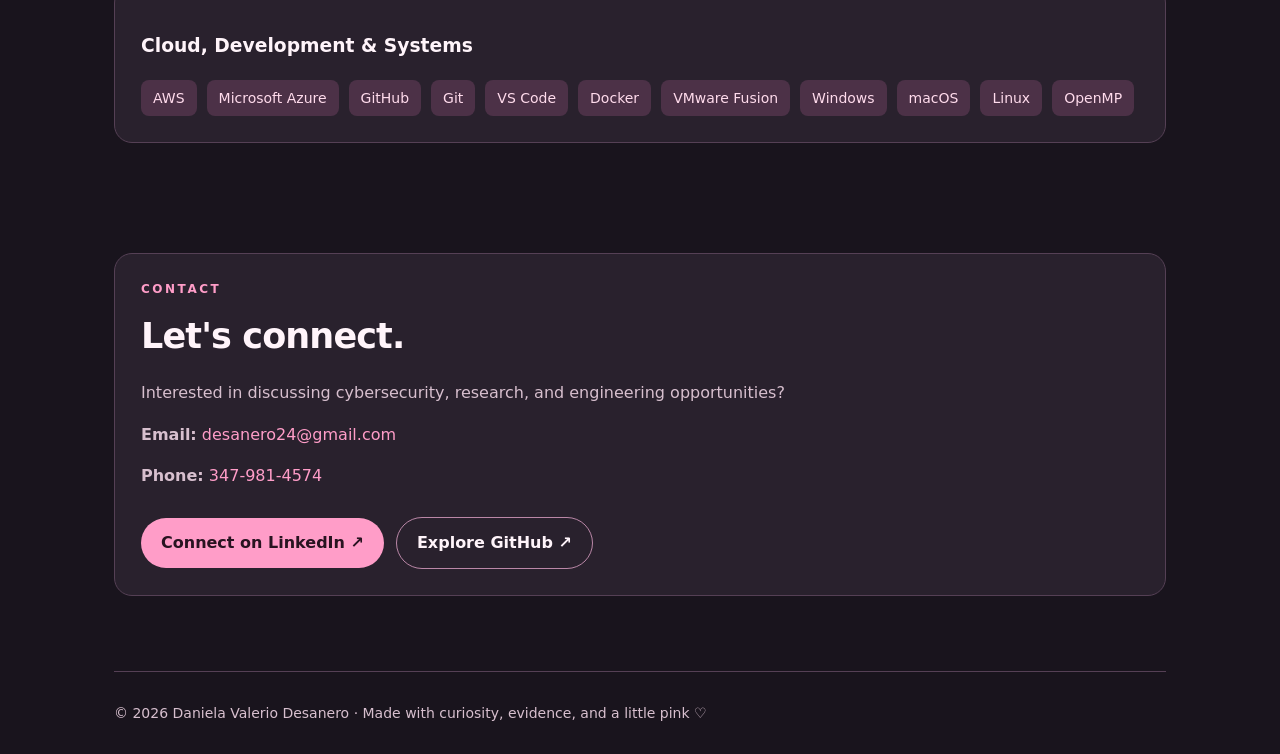
==== commit 130ab31e: "Correct L1 IT support responsibilities and expand practical platform skills" ====
--- a/index.html
+++ b/index.html
@@ -17,8 +17,12 @@
 <article class="card" data-type="programming"><small>Operating systems</small><h3>Concurrency Simulations</h3><p>Explored producer-consumer and readers-writers problems using shared-state examples and atomic operations.</p><div class="tools">C++ · Python · Threads</div></article>
 <article class="card" data-type="security"><small>Research</small><h3>AI vs Traditional Intrusion Detection</h3><p>Academic analysis of machine-learning approaches to intrusion detection with established network datasets.</p><div class="tools">Python · scikit-learn · IDS</div></article>
 </div><p class="lead" style="font-size:13px;margin-top:18px">Projects were performed in controlled labs or academic settings. Insecure cryptography and synchronization examples illustrate learning concepts, not production-ready implementations.</p><a class="button outline" href="cybersecurity-projects.html">CodePath project write-ups ↗</a><a class="button outline" href="academic-projects.html">Academic projects ↗</a></section><section id="about"><div class="eyebrow">About</div><h2>Curious by nature. Evidence-driven.</h2><div class="panels"><div class="panel"><h3>My background</h3><p>I'm pursuing an M.S. in Digital Forensics & Cybersecurity at John Jay College of Criminal Justice, with a background in computer science and information security.</p></div><div class="panel"><h3>What motivates me</h3><p>I'm interested in data security, digital forensics, incident response, and cloud security. I enjoy learning how systems work, investigating anomalies, and making technical findings understandable.</p></div></div></section><section id="experience"><div class="eyebrow">Professional Experience</div><h2>Where I've worked</h2><p class="lead">Experience spanning identity and IT support, data management, analytics, and technical operations.</p><div class="panels">
-<div class="panel"><div class="eyebrow" style="margin:0">Feb 2025 – Present</div><h3>IT Support Assistant</h3><p><strong>CUNY John Jay College of Criminal Justice</strong></p><p>Support identity and access requests for a university community of more than 15,000 users, including Active Directory, Duo MFA, Microsoft 365, endpoint troubleshooting, and security-related ticket escalation.</p></div>
+<div class="panel"><div class="eyebrow" style="margin:0">Feb 2025 – Present</div><h3>IT Support Assistant</h3><p><strong>CUNY John Jay College of Criminal Justice</strong></p><p>Provide Level 1 IT support for students, faculty, and staff, troubleshooting login credentials, account access, Microsoft 365 applications, and everyday software issues. Use Active Directory and Duo MFA to assist with authentication, document requests in ticketing systems, and escalate network, IT security, and other issues to the appropriate teams.</p></div>
 <div class="panel"><div class="eyebrow" style="margin:0">Jul 2024 – Aug 2024</div><h3>IT Analyst Intern</h3><p><strong>Rose Associates</strong></p><p>Created Power BI dashboards, streamlined data workflows with Power Automate, helped prepare enterprise endpoints, and supported SharePoint access management.</p></div>
 <div class="panel"><div class="eyebrow" style="margin:0">Jun 2023 – Aug 2023</div><h3>IT Intern</h3><p><strong>Concern Worldwide U.S.</strong></p><p>Provided employee technical support, improved hardware inventory tracking with a barcode-based process, and helped organize SharePoint access and collaboration.</p></div>
 <div class="panel"><div class="eyebrow" style="margin:0">Feb 2022 – Jul 2022</div><h3>Data Management &amp; Analytics Intern</h3><p><strong>Johnson &amp; Johnson</strong></p><p>Supported application inventory and archiving, classified files containing sensitive HIPAA- and PCI-related data, and developed Power BI reporting for key metrics.</p></div>
-</div></section><section id="skills"><div class="eyebrow">Toolkit</div><h2>Skills & Technologies</h2><div class="skills"><span>Python</span><span>C++</span><span>SQL</span><span>Linux</span><span>Splunk</span><span>Wireshark</span><span>Snort</span><span>Nmap</span><span>Metasploit</span><span>ExifTool</span><span>OpenMP</span><span>AWS</span><span>GitHub</span></div></section><section id="contact"><div class="panel"><div class="eyebrow">Contact</div><h2>Let's connect.</h2><p>Interested in discussing cybersecurity, research, and engineering opportunities?</p><p><strong>Email:</strong> <a href="mailto:desanero24@gmail.com" style="color:var(--pink)">desanero24@gmail.com</a></p><p><strong>Phone:</strong> <a href="tel:+13479814574" style="color:var(--pink)">347-981-4574</a></p><a class="button" href="https://www.linkedin.com/in/daniela-vd/" target="_blank" rel="noopener noreferrer">Connect on LinkedIn ↗</a><a class="button outline" href="https://github.com/Daniela232" target="_blank" rel="noopener noreferrer">Explore GitHub ↗</a></div></section></main><footer>© 2026 Daniela Valerio Desanero · Made with curiosity, evidence, and a little pink ♡</footer></div><script>document.querySelectorAll('[data-filter]').forEach(b=>b.addEventListener('click',()=>{const f=b.dataset.filter;document.querySelectorAll('[data-filter]').forEach(x=>x.setAttribute('aria-pressed',String(x===b)));document.querySelectorAll('[data-type]').forEach(c=>c.hidden=f!=='all'&&!c.dataset.type.split(' ').includes(f))}));</script></body></html>+</div></section><section id="skills"><div class="eyebrow">Toolkit</div><h2>Skills & Technologies</h2><p class="lead">Languages, security tools, cloud platforms, and workplace applications I’ve used through professional experience, academic projects, and technical labs.</p>
+<div class="panel"><h3>Programming &amp; Scripting</h3><div class="skills"><span>Python</span><span>C++</span><span>JavaScript</span><span>HTML &amp; CSS</span><span>SQL</span><span>Bash</span><span>PowerShell</span></div></div>
+<div class="panel" style="margin-top:16px"><h3>IT Support &amp; Productivity Platforms</h3><div class="skills"><span>Microsoft 365 / Office</span><span>Outlook</span><span>Word</span><span>Excel</span><span>PowerPoint</span><span>Teams</span><span>SharePoint</span><span>Active Directory</span><span>Duo MFA</span><span>ServiceNow</span><span>Track-It!</span><span>Google Workspace</span><span>Box</span><span>Power BI</span><span>Power Automate</span></div></div>
+<div class="panel" style="margin-top:16px"><h3>Cybersecurity &amp; Digital Forensics</h3><div class="skills"><span>Splunk</span><span>Wireshark</span><span>Snort</span><span>Nmap</span><span>Metasploit</span><span>ExifTool</span><span>Foremost</span><span>OpenSSL</span><span>CyberChef</span><span>VirusTotal</span><span>Kali Linux</span></div></div>
+<div class="panel" style="margin-top:16px"><h3>Cloud, Development &amp; Systems</h3><div class="skills"><span>AWS</span><span>Microsoft Azure</span><span>GitHub</span><span>Git</span><span>VS Code</span><span>Docker</span><span>VMware Fusion</span><span>Windows</span><span>macOS</span><span>Linux</span><span>OpenMP</span></div></div></section><section id="contact"><div class="panel"><div class="eyebrow">Contact</div><h2>Let's connect.</h2><p>Interested in discussing cybersecurity, research, and engineering opportunities?</p><p><strong>Email:</strong> <a href="mailto:desanero24@gmail.com" style="color:var(--pink)">desanero24@gmail.com</a></p><p><strong>Phone:</strong> <a href="tel:+13479814574" style="color:var(--pink)">347-981-4574</a></p><a class="button" href="https://www.linkedin.com/in/daniela-vd/" target="_blank" rel="noopener noreferrer">Connect on LinkedIn ↗</a><a class="button outline" href="https://github.com/Daniela232" target="_blank" rel="noopener noreferrer">Explore GitHub ↗</a></div></section></main><footer>© 2026 Daniela Valerio Desanero · Made with curiosity, evidence, and a little pink ♡</footer></div><script>document.querySelectorAll('[data-filter]').forEach(b=>b.addEventListener('click',()=>{const f=b.dataset.filter;document.querySelectorAll('[data-filter]').forEach(x=>x.setAttribute('aria-pressed',String(x===b)));document.querySelectorAll('[data-type]').forEach(c=>c.hidden=f!=='all'&&!c.dataset.type.split(' ').includes(f))}));</script></body></html>
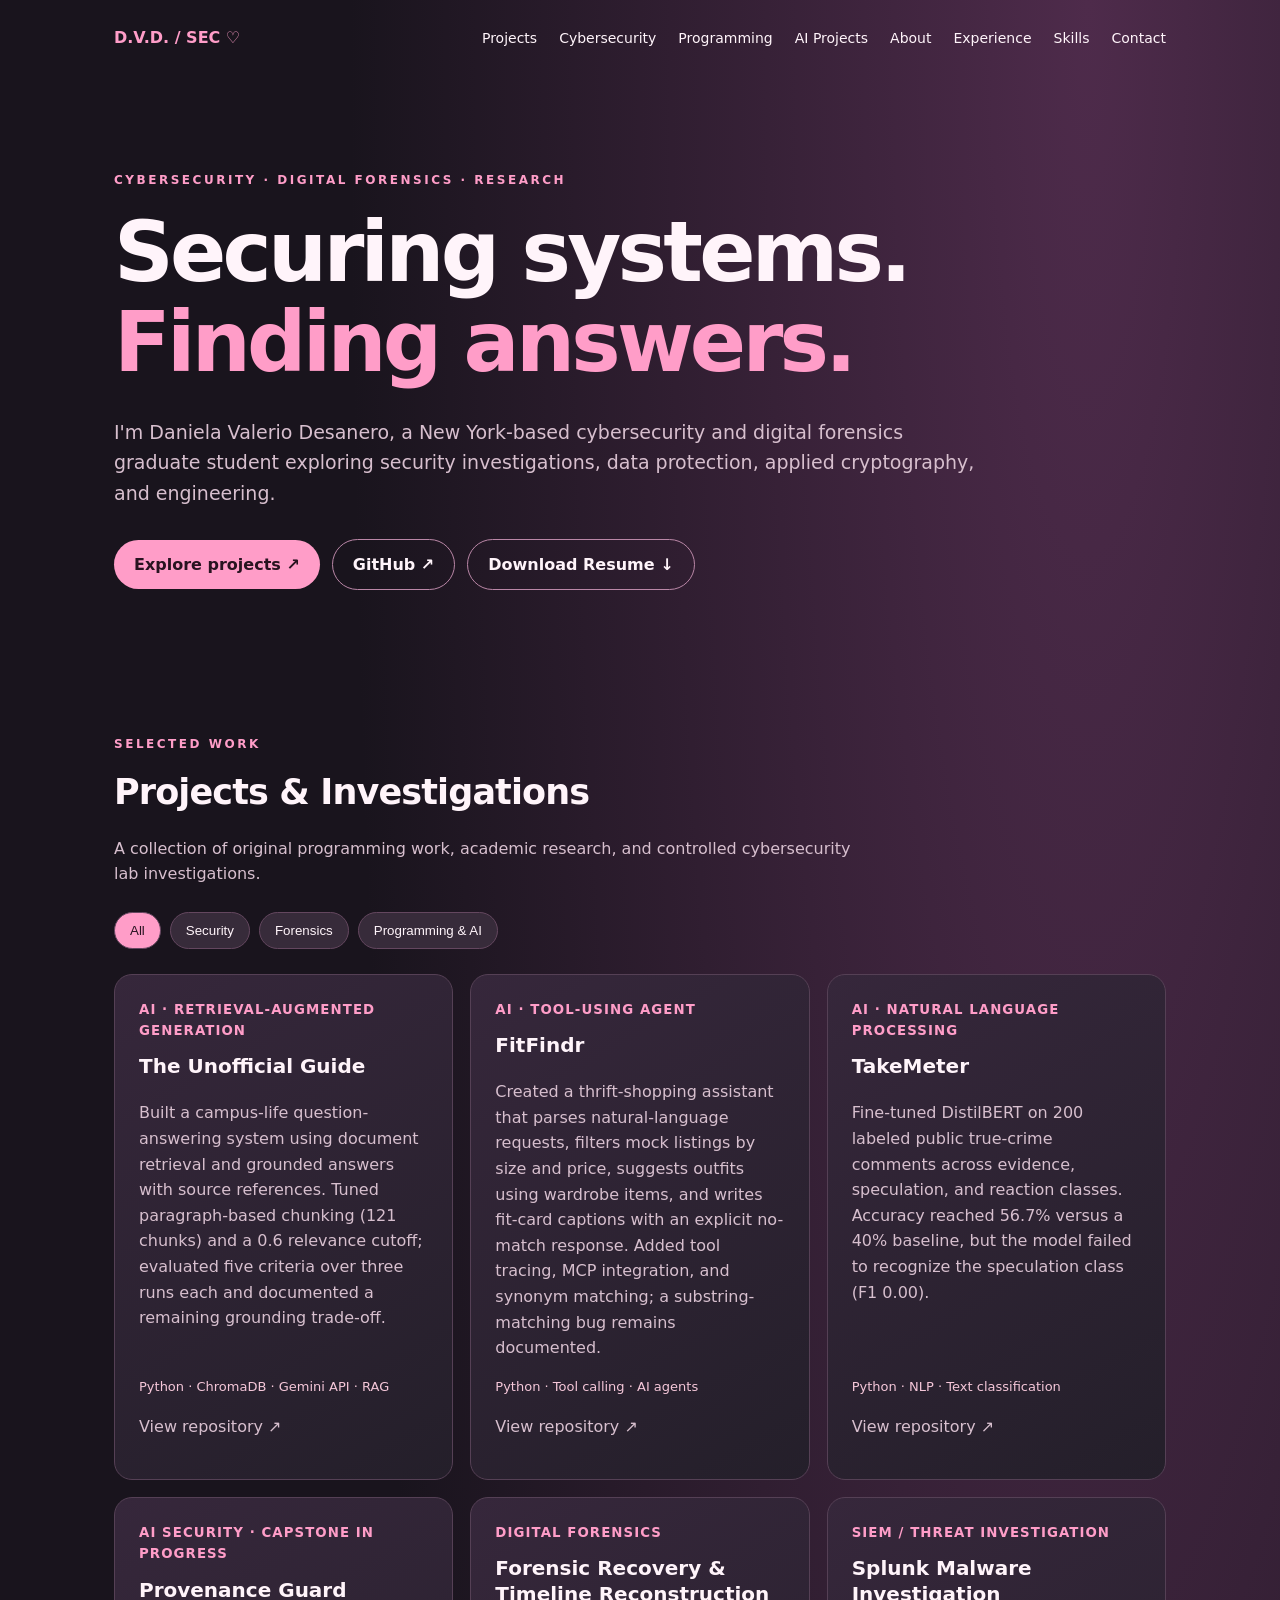
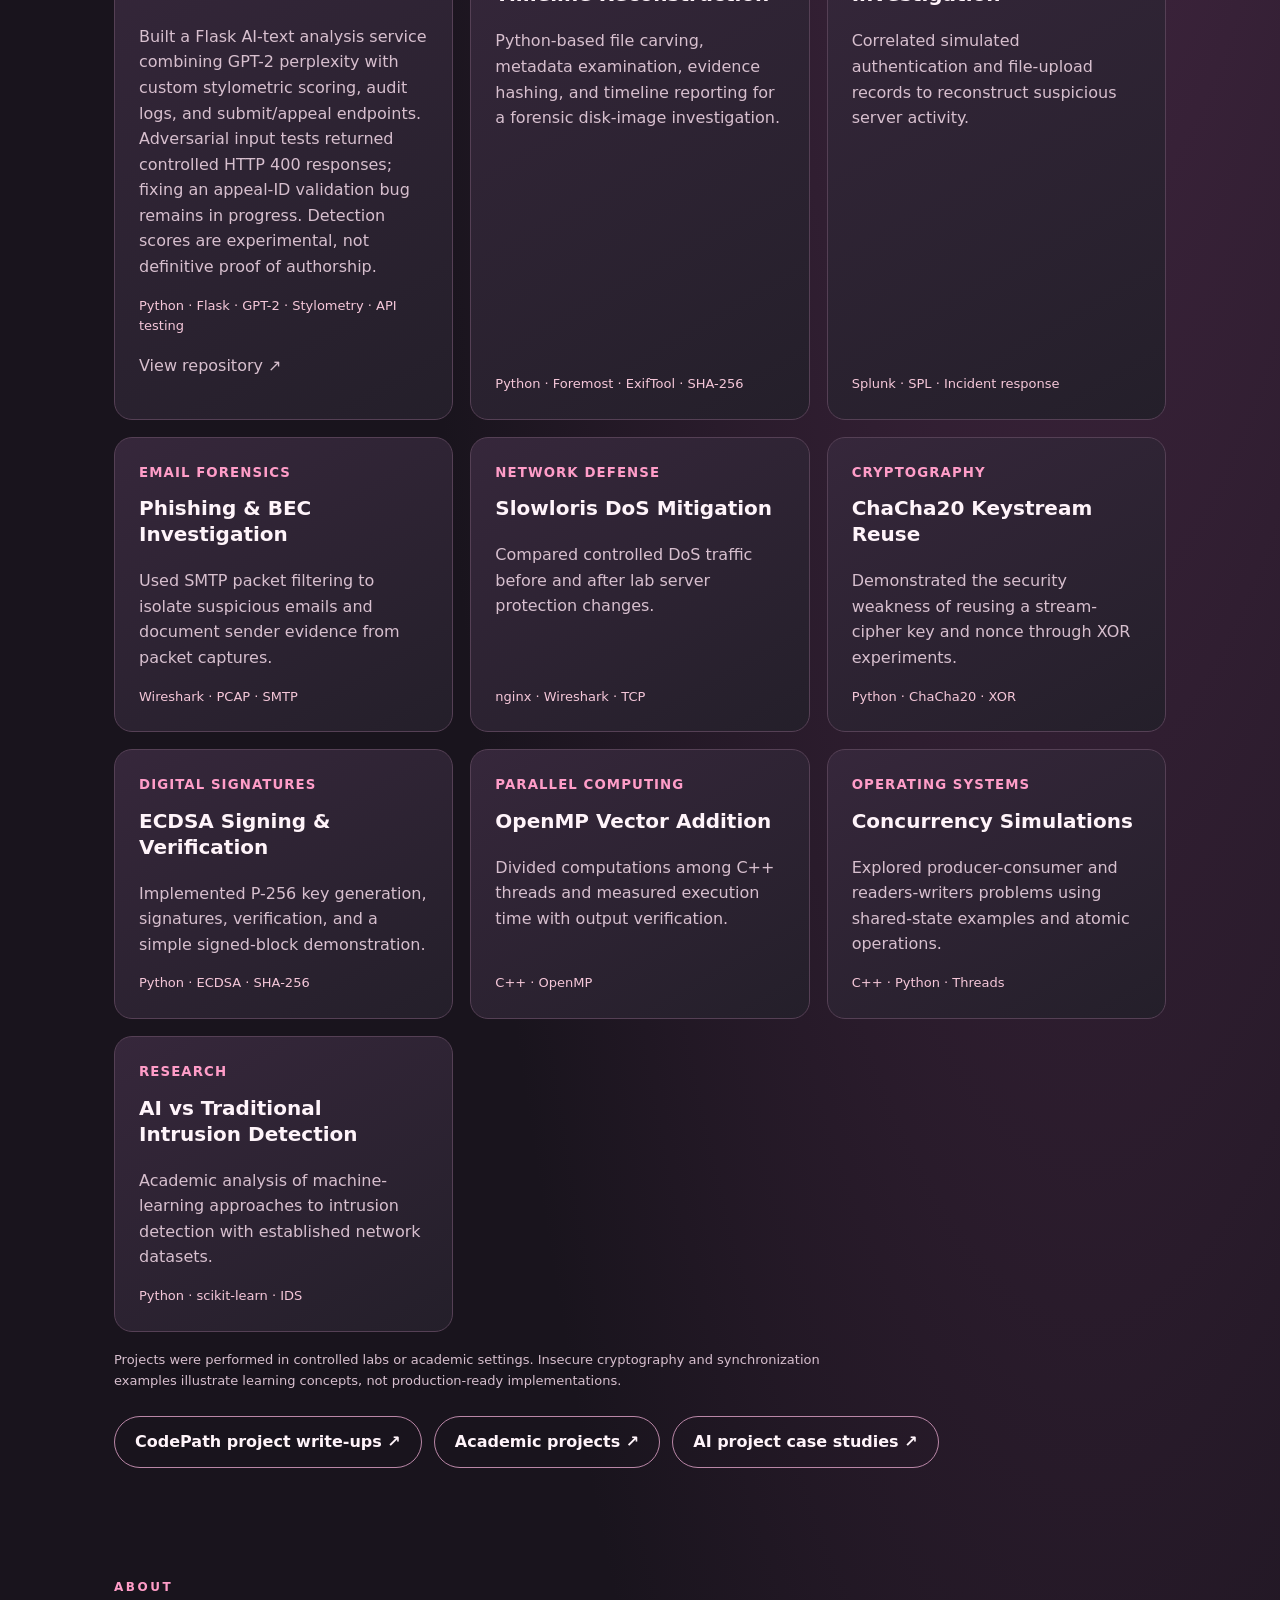
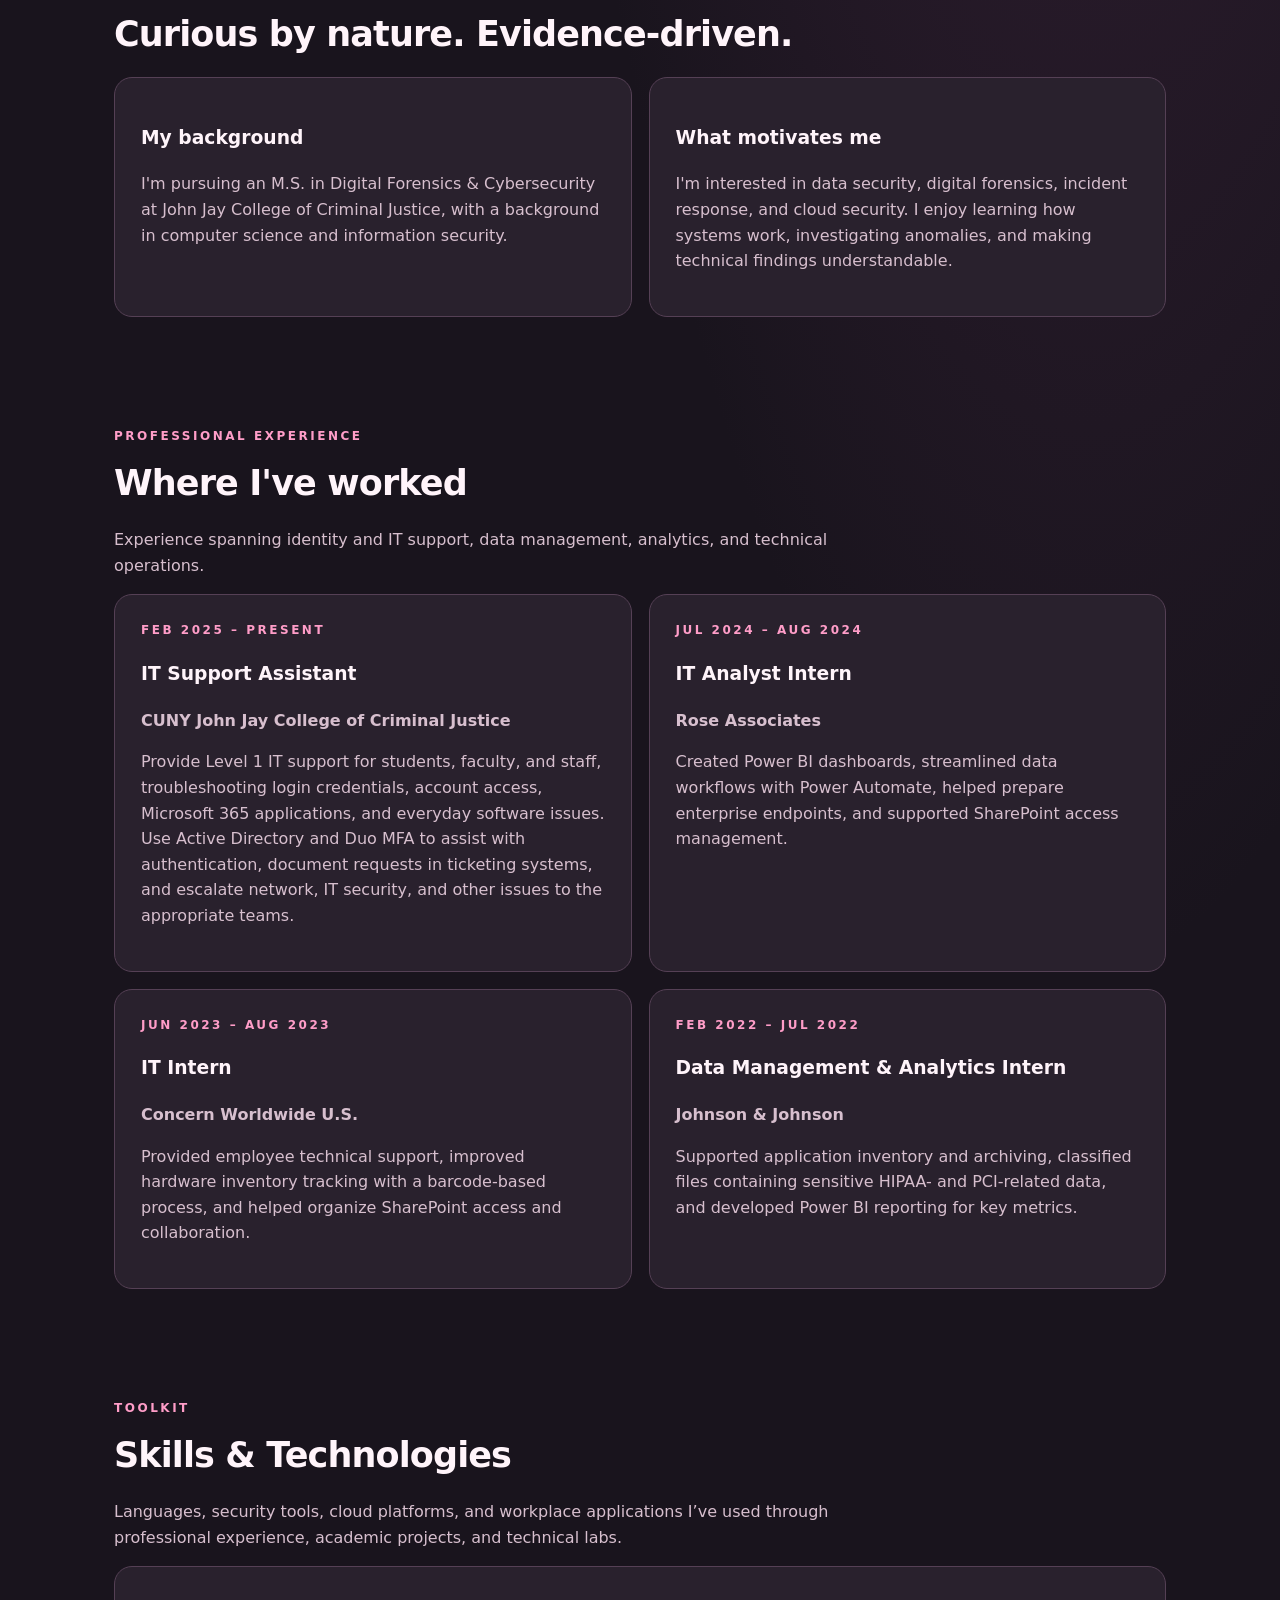
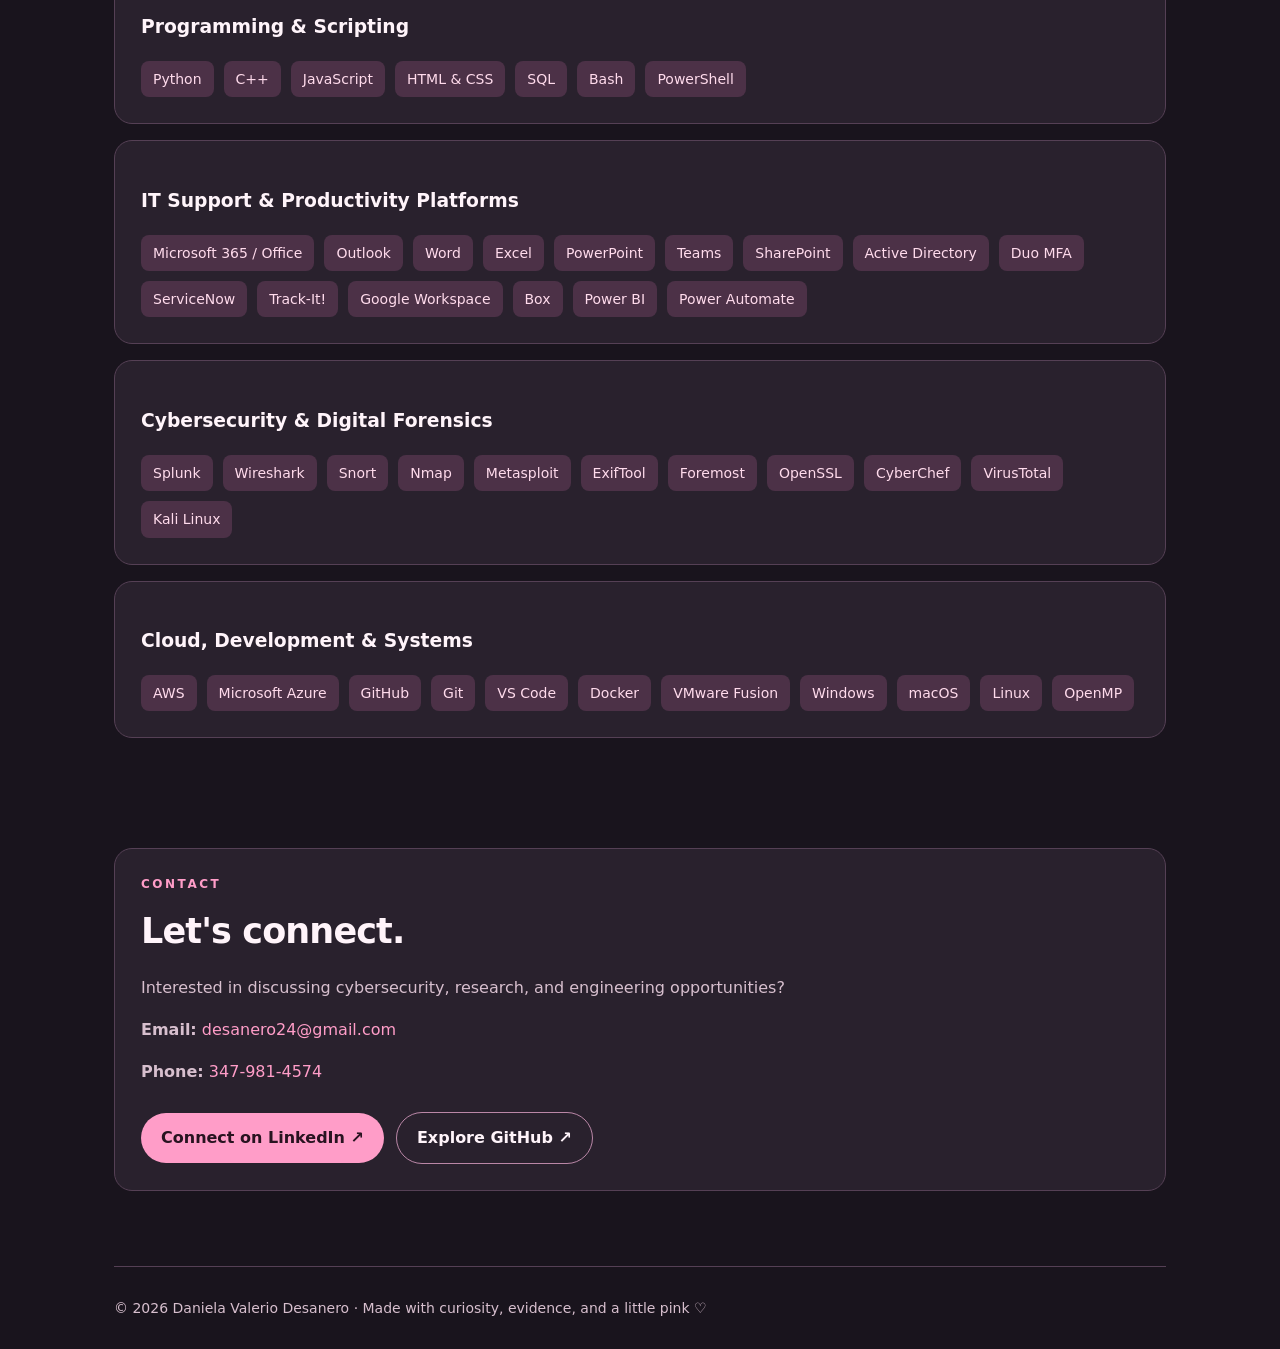
==== commit bf5a5d0d: "Feature Provenance Guard and link AI case studies" ====
--- a/index.html
+++ b/index.html
@@ -3,10 +3,11 @@
 <title>Daniela Valerio Desanero | Cybersecurity Portfolio</title><meta name="description" content="Cybersecurity, digital forensics, and software projects by Daniela Valerio Desanero.">
 <style>
 :root{--bg:#19141d;--panel:#29212d;--pink:#ff9dc8;--text:#fff4fa;--muted:#d7bfce}*{box-sizing:border-box}html{scroll-behavior:smooth}body{margin:0;background:radial-gradient(ellipse at 85% 0%,#4e2b4b,transparent 48%),var(--bg);color:var(--text);font:16px/1.6 system-ui,-apple-system,Segoe UI,sans-serif}a{color:inherit;text-decoration:none}a:hover{color:var(--pink)}.container{max-width:1100px;margin:auto;padding:0 24px}nav{display:flex;justify-content:space-between;gap:15px;align-items:center;padding:25px 0;flex-wrap:wrap}nav strong,.eyebrow{color:var(--pink)}nav span{display:flex;gap:22px;flex-wrap:wrap}nav a{font-size:14px}.hero{padding:95px 0 110px;max-width:880px}.eyebrow{text-transform:uppercase;letter-spacing:.21em;font-size:12px;font-weight:800}.hero h1{font-size:clamp(44px,7vw,83px);line-height:1.09;letter-spacing:-.045em;margin:18px 0 28px}.hero h1 em{font-style:normal;color:var(--pink)}.hero p{font-size:19px;color:var(--muted)}.button{display:inline-block;border-radius:100px;background:var(--pink);color:#281320;font-weight:700;padding:12px 20px;margin:12px 12px 0 0}.button.outline{background:transparent;color:var(--text);border:1px solid #ba87a7}section{padding:35px 0 75px}h2{font-size:35px;letter-spacing:-.025em;margin:9px 0 15px}.lead{color:var(--muted);max-width:760px}.filters{display:flex;flex-wrap:wrap;gap:9px;margin:25px 0}.filters button{background:#372b3a;color:var(--text);border:1px solid #64475f;border-radius:100px;padding:10px 15px;cursor:pointer}.filters button[aria-pressed=true]{background:var(--pink);color:#281320}.cards{display:grid;grid-template-columns:repeat(3,1fr);gap:17px}.card{display:flex;flex-direction:column;min-height:235px;background:linear-gradient(150deg,#36273b,#241f2a);border:1px solid #554055;border-radius:18px;padding:24px}.card h3{font-size:20px;line-height:1.3;margin:12px 0 5px}.card p,.panel p{color:var(--muted)}.card small{color:var(--pink);font-weight:750;text-transform:uppercase;letter-spacing:.08em}.card .tools{font-size:13px;color:#f5c7d9;margin-top:auto}.panels{display:grid;grid-template-columns:1fr 1fr;gap:17px}.panel{background:var(--panel);border:1px solid #554055;border-radius:18px;padding:26px}.skills{display:flex;flex-wrap:wrap;gap:10px}.skills span{padding:7px 12px;border-radius:8px;background:#4c3147;color:#ffdbec;font-size:14px}footer{border-top:1px solid #554055;padding:30px 0;color:var(--muted);font-size:14px}.card[hidden]{display:none}@media(max-width:780px){.cards{grid-template-columns:repeat(2,1fr)}.panels{grid-template-columns:1fr}.hero{padding:60px 0}}@media(max-width:520px){.cards{grid-template-columns:1fr}}@media(prefers-reduced-motion:reduce){html{scroll-behavior:auto}}
-</style></head><body><div class="container"><nav><strong>D.V.D. / SEC ♡</strong><span><a href="#projects">Projects</a><a href="cybersecurity-projects.html">Cybersecurity</a><a href="academic-projects.html">Programming</a><a href="#about">About</a><a href="#experience">Experience</a><a href="#skills">Skills</a><a href="#contact">Contact</a></span></nav><main><header class="hero"><div class="eyebrow">Cybersecurity · Digital Forensics · Research</div><h1>Securing systems.<br><em>Finding answers.</em></h1><p>I'm Daniela Valerio Desanero, a New York-based cybersecurity and digital forensics graduate student exploring security investigations, data protection, applied cryptography, and engineering.</p><a class="button" href="#projects">Explore projects ↗</a><a class="button outline" href="https://github.com/Daniela232" target="_blank" rel="noopener noreferrer">GitHub ↗</a><a class="button outline" href="Daniela_ValerioDesanero_Resume.pdf" download="Daniela_ValerioDesanero_Resume.pdf">Download Resume ↓</a></header><section id="projects"><div class="eyebrow">Selected work</div><h2>Projects & Investigations</h2><p class="lead">A collection of original programming work, academic research, and controlled cybersecurity lab investigations.</p><div class="filters" role="group" aria-label="Project categories"><button type="button" data-filter="all" aria-pressed="true">All</button><button type="button" data-filter="security" aria-pressed="false">Security</button><button type="button" data-filter="forensics" aria-pressed="false">Forensics</button><button type="button" data-filter="programming" aria-pressed="false">Programming &amp; AI</button></div><div class="cards">
-<article class="card" data-type="programming"><small>AI · Retrieval-Augmented Generation</small><h3>The Unofficial Guide</h3><p>Built a campus-life question-answering system using document retrieval and grounded answers with source references. Tuned paragraph-based chunking and a relevance cutoff to reject unrelated questions.</p><div class="tools">Python · ChromaDB · Gemini API · RAG</div><p><a href="https://github.com/Daniela232/ai201-project1-unofficial-guide-starter-v2026" target="_blank" rel="noopener noreferrer">View repository ↗</a></p></article>
-<article class="card" data-type="programming"><small>AI · Tool-Using Agent</small><h3>FitFindr</h3><p>Created a thrift-shopping assistant that parses natural-language requests, filters mock listings by size and price, suggests outfits using wardrobe items, and writes fit-card captions with an explicit no-match response.</p><div class="tools">Python · Tool calling · AI agents</div><p><a href="https://github.com/Daniela232/ai201-project2-fitfindr-starter-v2026" target="_blank" rel="noopener noreferrer">View repository ↗</a></p></article>
-<article class="card" data-type="programming"><small>AI · Natural Language Processing</small><h3>TakeMeter</h3><p>Trained a local text classifier on 200 labeled public true-crime discussion comments to distinguish evidence-based claims, speculation, and emotional reactions.</p><div class="tools">Python · NLP · Text classification</div><p><a href="https://github.com/Daniela232/ai201-project3-takemeter-starter-v2026" target="_blank" rel="noopener noreferrer">View repository ↗</a></p></article>
+</style></head><body><div class="container"><nav><strong>D.V.D. / SEC ♡</strong><span><a href="#projects">Projects</a><a href="cybersecurity-projects.html">Cybersecurity</a><a href="academic-projects.html">Programming</a><a href="ai-projects.html">AI Projects</a><a href="#about">About</a><a href="#experience">Experience</a><a href="#skills">Skills</a><a href="#contact">Contact</a></span></nav><main><header class="hero"><div class="eyebrow">Cybersecurity · Digital Forensics · Research</div><h1>Securing systems.<br><em>Finding answers.</em></h1><p>I'm Daniela Valerio Desanero, a New York-based cybersecurity and digital forensics graduate student exploring security investigations, data protection, applied cryptography, and engineering.</p><a class="button" href="#projects">Explore projects ↗</a><a class="button outline" href="https://github.com/Daniela232" target="_blank" rel="noopener noreferrer">GitHub ↗</a><a class="button outline" href="Daniela_ValerioDesanero_Resume.pdf" download="Daniela_ValerioDesanero_Resume.pdf">Download Resume ↓</a></header><section id="projects"><div class="eyebrow">Selected work</div><h2>Projects & Investigations</h2><p class="lead">A collection of original programming work, academic research, and controlled cybersecurity lab investigations.</p><div class="filters" role="group" aria-label="Project categories"><button type="button" data-filter="all" aria-pressed="true">All</button><button type="button" data-filter="security" aria-pressed="false">Security</button><button type="button" data-filter="forensics" aria-pressed="false">Forensics</button><button type="button" data-filter="programming" aria-pressed="false">Programming &amp; AI</button></div><div class="cards">
+<article class="card" data-type="programming"><small>AI · Retrieval-Augmented Generation</small><h3>The Unofficial Guide</h3><p>Built a campus-life question-answering system using document retrieval and grounded answers with source references. Tuned paragraph-based chunking (121 chunks) and a 0.6 relevance cutoff; evaluated five criteria over three runs each and documented a remaining grounding trade-off.</p><div class="tools">Python · ChromaDB · Gemini API · RAG</div><p><a href="https://github.com/Daniela232/ai201-project1-unofficial-guide-starter-v2026" target="_blank" rel="noopener noreferrer">View repository ↗</a></p></article>
+<article class="card" data-type="programming"><small>AI · Tool-Using Agent</small><h3>FitFindr</h3><p>Created a thrift-shopping assistant that parses natural-language requests, filters mock listings by size and price, suggests outfits using wardrobe items, and writes fit-card captions with an explicit no-match response. Added tool tracing, MCP integration, and synonym matching; a substring-matching bug remains documented.</p><div class="tools">Python · Tool calling · AI agents</div><p><a href="https://github.com/Daniela232/ai201-project2-fitfindr-starter-v2026" target="_blank" rel="noopener noreferrer">View repository ↗</a></p></article>
+<article class="card" data-type="programming"><small>AI · Natural Language Processing</small><h3>TakeMeter</h3><p>Fine-tuned DistilBERT on 200 labeled public true-crime comments across evidence, speculation, and reaction classes. Accuracy reached 56.7% versus a 40% baseline, but the model failed to recognize the speculation class (F1 0.00).</p><div class="tools">Python · NLP · Text classification</div><p><a href="https://github.com/Daniela232/ai201-project3-takemeter-starter-v2026" target="_blank" rel="noopener noreferrer">View repository ↗</a></p></article>
+<article class="card" data-type="programming security"><small>AI Security · Capstone in Progress</small><h3>Provenance Guard</h3><p>Built a Flask AI-text analysis service combining GPT-2 perplexity with custom stylometric scoring, audit logs, and submit/appeal endpoints. Adversarial input tests returned controlled HTTP 400 responses; fixing an appeal-ID validation bug remains in progress. Detection scores are experimental, not definitive proof of authorship.</p><div class="tools">Python · Flask · GPT-2 · Stylometry · API testing</div><p><a href="https://github.com/Daniela232/ai201-project4-provenance-guard-starter-v2026" target="_blank" rel="noopener noreferrer">View repository ↗</a></p></article>
 <article class="card" data-type="forensics security"><small>Digital forensics</small><h3>Forensic Recovery & Timeline Reconstruction</h3><p>Python-based file carving, metadata examination, evidence hashing, and timeline reporting for a forensic disk-image investigation.</p><div class="tools">Python · Foremost · ExifTool · SHA-256</div></article>
 <article class="card" data-type="security"><small>SIEM / Threat investigation</small><h3>Splunk Malware Investigation</h3><p>Correlated simulated authentication and file-upload records to reconstruct suspicious server activity.</p><div class="tools">Splunk · SPL · Incident response</div></article>
 <article class="card" data-type="security forensics"><small>Email forensics</small><h3>Phishing & BEC Investigation</h3><p>Used SMTP packet filtering to isolate suspicious emails and document sender evidence from packet captures.</p><div class="tools">Wireshark · PCAP · SMTP</div></article>
@@ -16,7 +17,7 @@
 <article class="card" data-type="programming"><small>Parallel computing</small><h3>OpenMP Vector Addition</h3><p>Divided computations among C++ threads and measured execution time with output verification.</p><div class="tools">C++ · OpenMP</div></article>
 <article class="card" data-type="programming"><small>Operating systems</small><h3>Concurrency Simulations</h3><p>Explored producer-consumer and readers-writers problems using shared-state examples and atomic operations.</p><div class="tools">C++ · Python · Threads</div></article>
 <article class="card" data-type="security"><small>Research</small><h3>AI vs Traditional Intrusion Detection</h3><p>Academic analysis of machine-learning approaches to intrusion detection with established network datasets.</p><div class="tools">Python · scikit-learn · IDS</div></article>
-</div><p class="lead" style="font-size:13px;margin-top:18px">Projects were performed in controlled labs or academic settings. Insecure cryptography and synchronization examples illustrate learning concepts, not production-ready implementations.</p><a class="button outline" href="cybersecurity-projects.html">CodePath project write-ups ↗</a><a class="button outline" href="academic-projects.html">Academic projects ↗</a></section><section id="about"><div class="eyebrow">About</div><h2>Curious by nature. Evidence-driven.</h2><div class="panels"><div class="panel"><h3>My background</h3><p>I'm pursuing an M.S. in Digital Forensics & Cybersecurity at John Jay College of Criminal Justice, with a background in computer science and information security.</p></div><div class="panel"><h3>What motivates me</h3><p>I'm interested in data security, digital forensics, incident response, and cloud security. I enjoy learning how systems work, investigating anomalies, and making technical findings understandable.</p></div></div></section><section id="experience"><div class="eyebrow">Professional Experience</div><h2>Where I've worked</h2><p class="lead">Experience spanning identity and IT support, data management, analytics, and technical operations.</p><div class="panels">
+</div><p class="lead" style="font-size:13px;margin-top:18px">Projects were performed in controlled labs or academic settings. Insecure cryptography and synchronization examples illustrate learning concepts, not production-ready implementations.</p><a class="button outline" href="cybersecurity-projects.html">CodePath project write-ups ↗</a><a class="button outline" href="academic-projects.html">Academic projects ↗</a><a class="button outline" href="ai-projects.html">AI project case studies ↗</a></section><section id="about"><div class="eyebrow">About</div><h2>Curious by nature. Evidence-driven.</h2><div class="panels"><div class="panel"><h3>My background</h3><p>I'm pursuing an M.S. in Digital Forensics & Cybersecurity at John Jay College of Criminal Justice, with a background in computer science and information security.</p></div><div class="panel"><h3>What motivates me</h3><p>I'm interested in data security, digital forensics, incident response, and cloud security. I enjoy learning how systems work, investigating anomalies, and making technical findings understandable.</p></div></div></section><section id="experience"><div class="eyebrow">Professional Experience</div><h2>Where I've worked</h2><p class="lead">Experience spanning identity and IT support, data management, analytics, and technical operations.</p><div class="panels">
 <div class="panel"><div class="eyebrow" style="margin:0">Feb 2025 – Present</div><h3>IT Support Assistant</h3><p><strong>CUNY John Jay College of Criminal Justice</strong></p><p>Provide Level 1 IT support for students, faculty, and staff, troubleshooting login credentials, account access, Microsoft 365 applications, and everyday software issues. Use Active Directory and Duo MFA to assist with authentication, document requests in ticketing systems, and escalate network, IT security, and other issues to the appropriate teams.</p></div>
 <div class="panel"><div class="eyebrow" style="margin:0">Jul 2024 – Aug 2024</div><h3>IT Analyst Intern</h3><p><strong>Rose Associates</strong></p><p>Created Power BI dashboards, streamlined data workflows with Power Automate, helped prepare enterprise endpoints, and supported SharePoint access management.</p></div>
 <div class="panel"><div class="eyebrow" style="margin:0">Jun 2023 – Aug 2023</div><h3>IT Intern</h3><p><strong>Concern Worldwide U.S.</strong></p><p>Provided employee technical support, improved hardware inventory tracking with a barcode-based process, and helped organize SharePoint access and collaboration.</p></div>
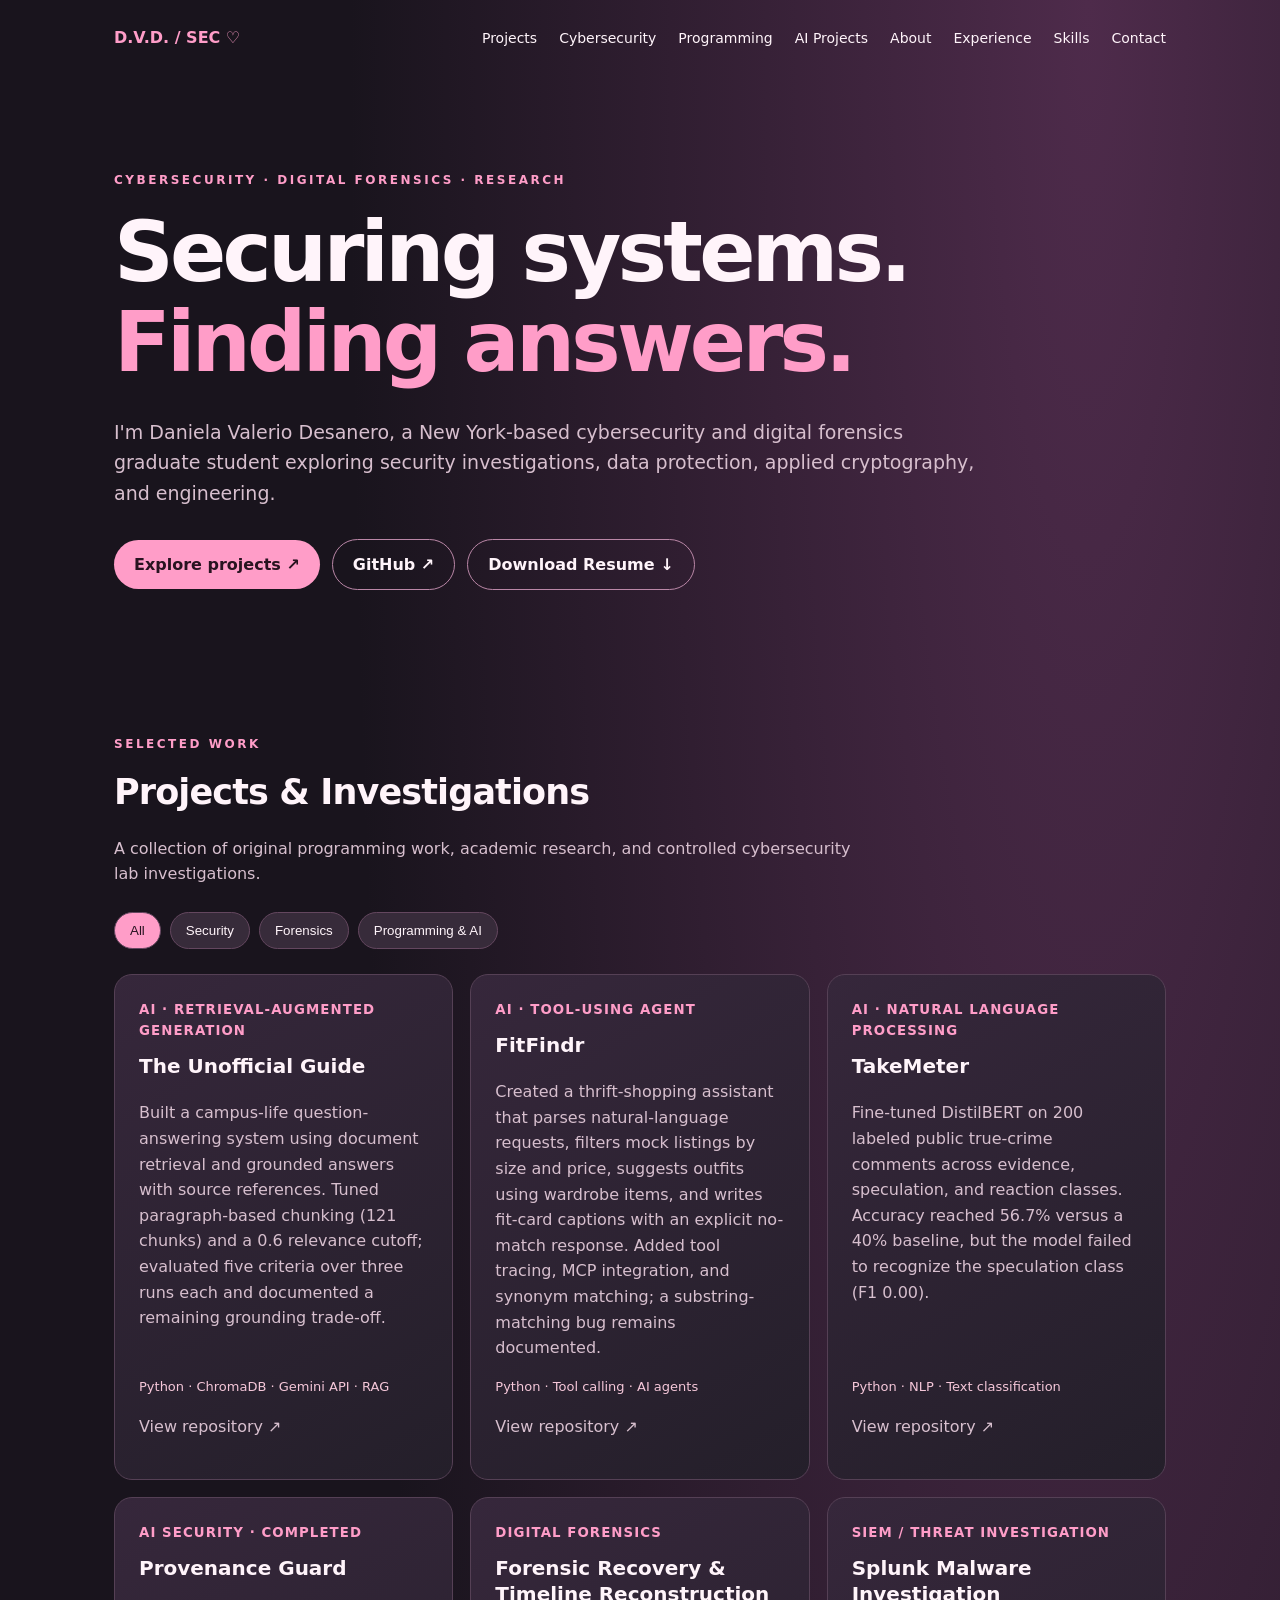
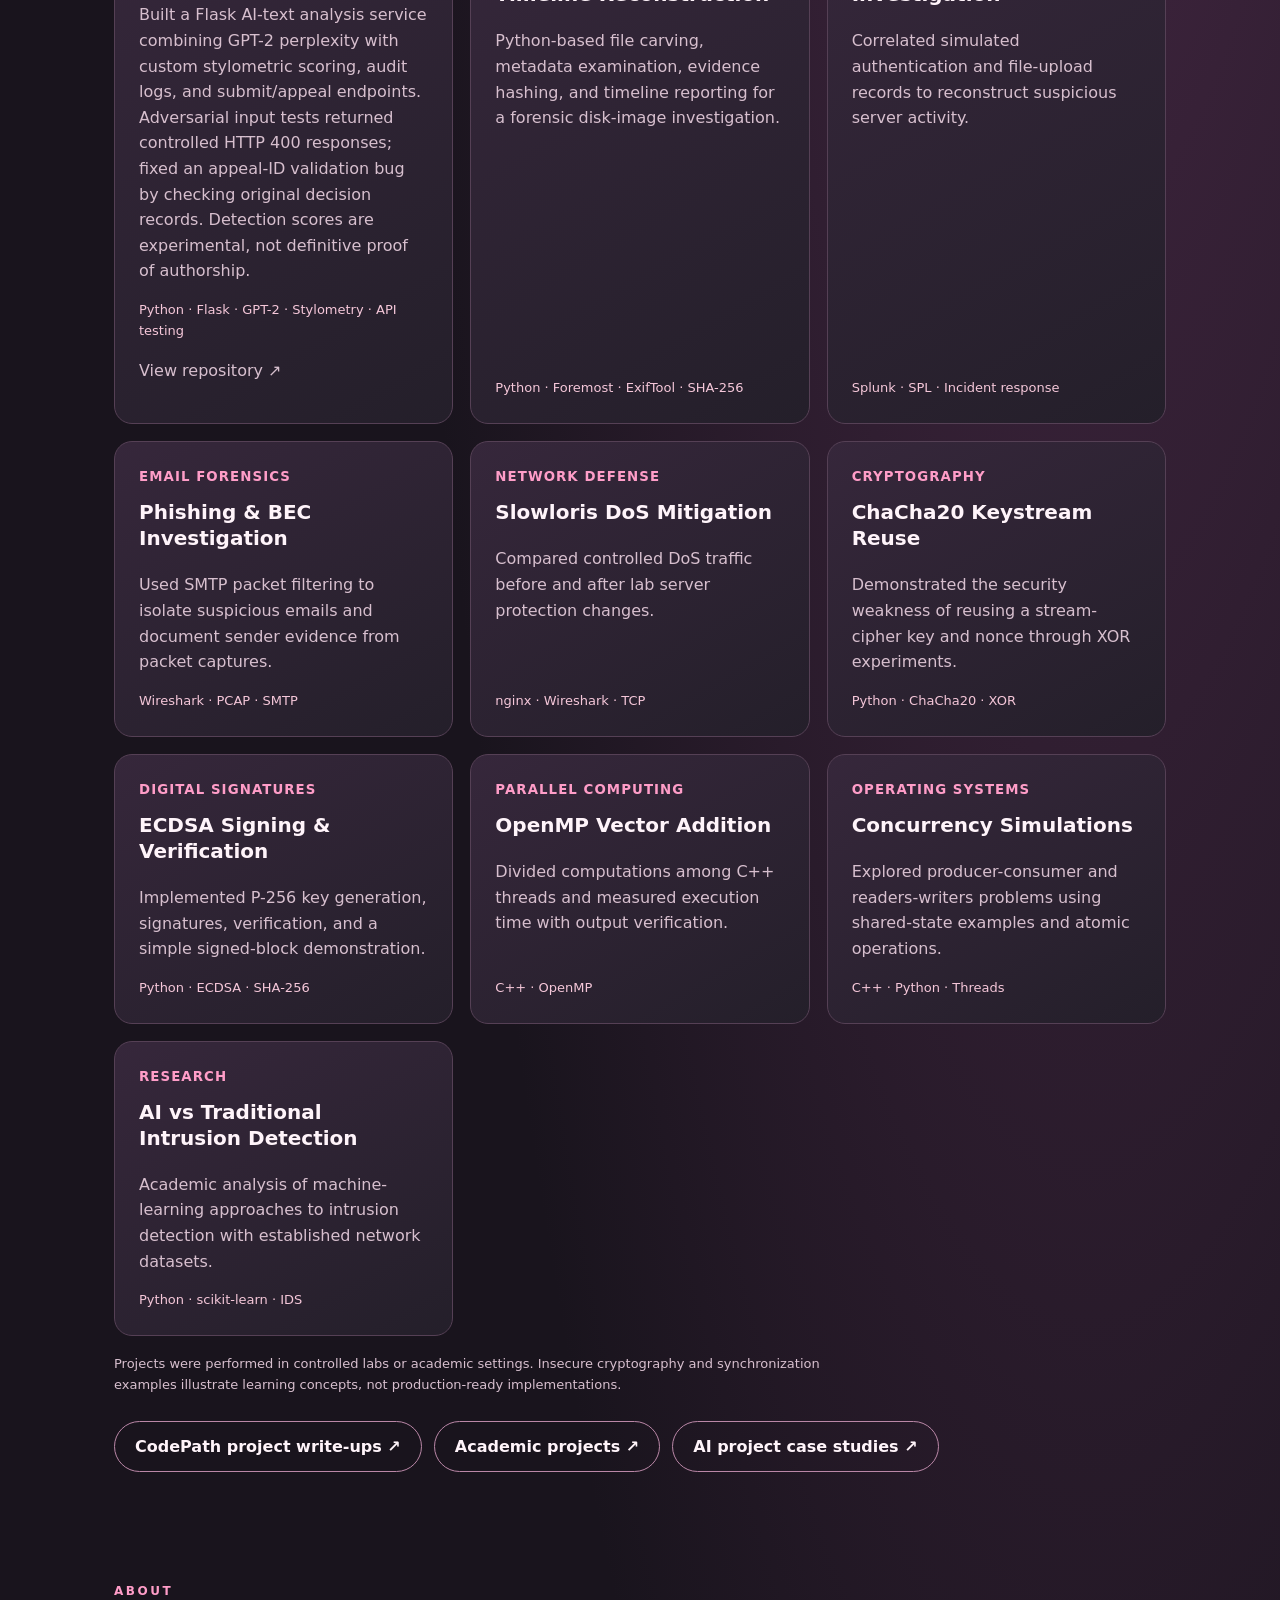
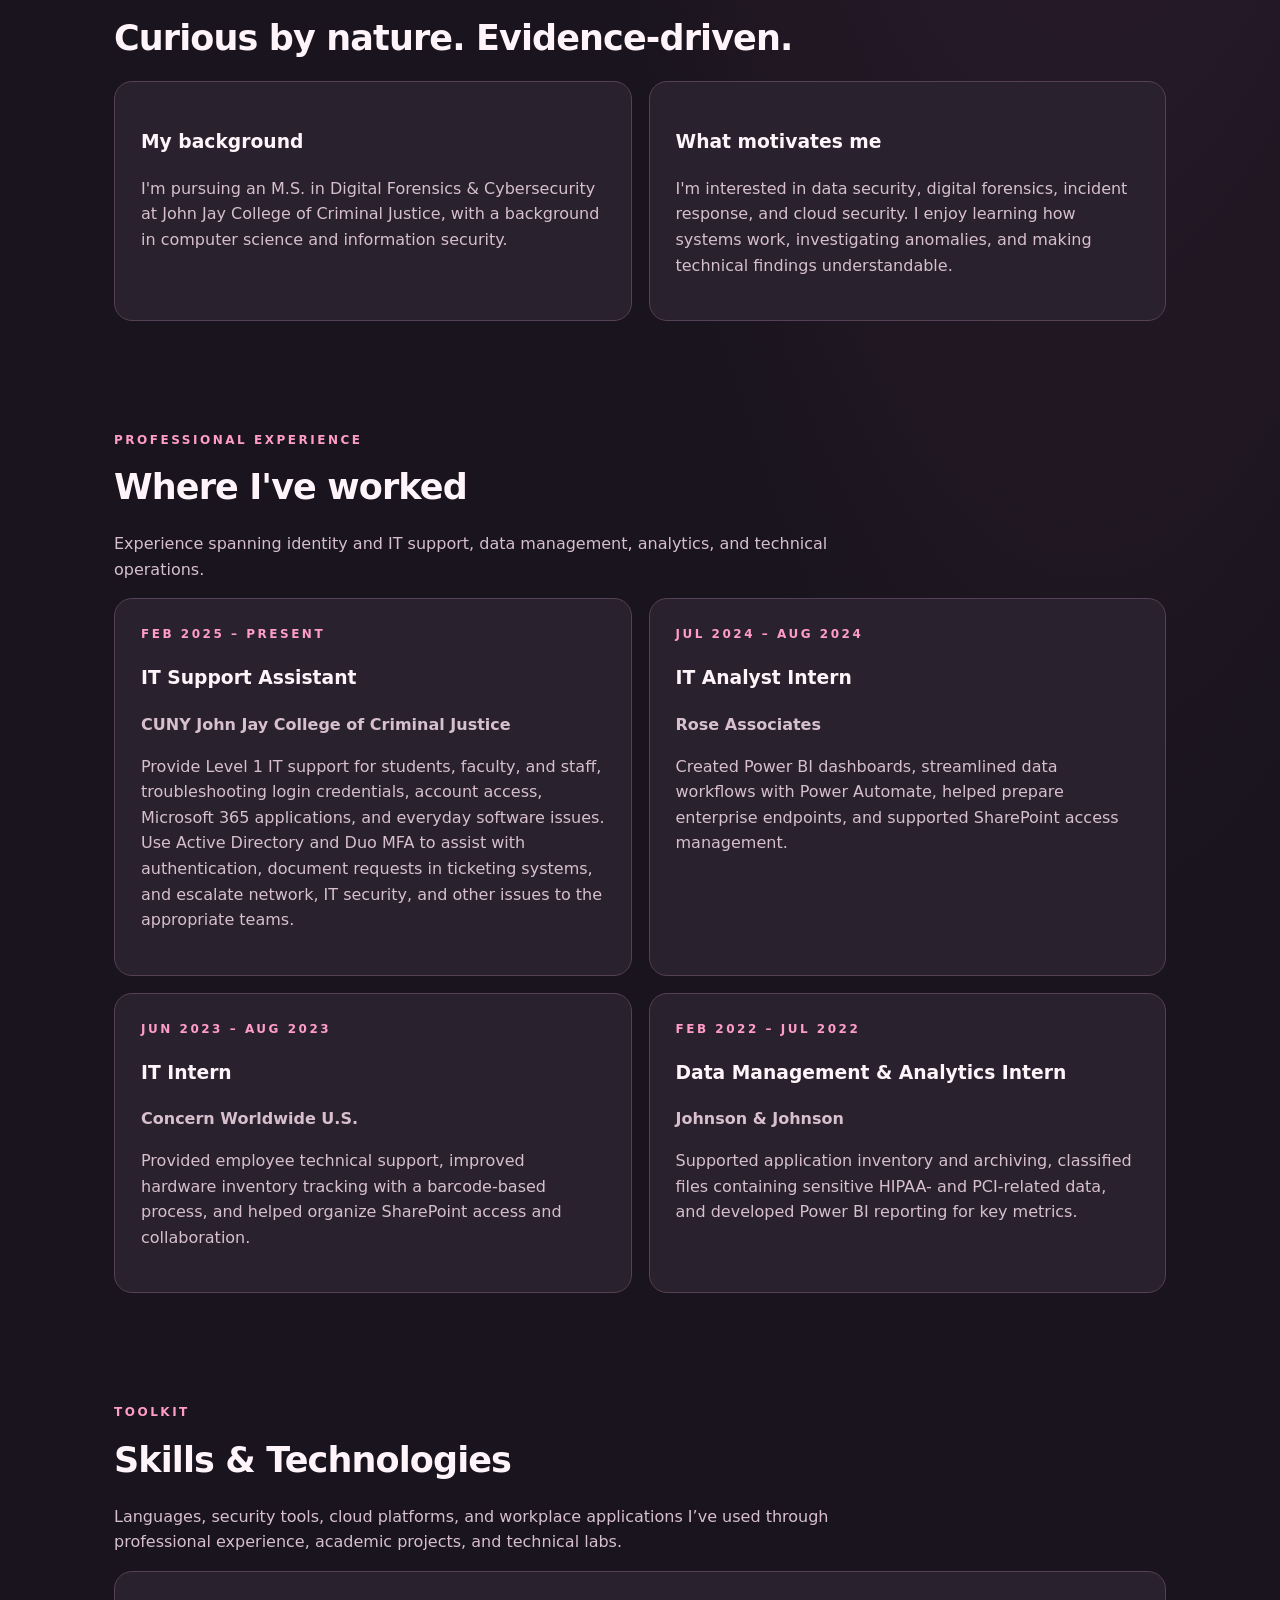
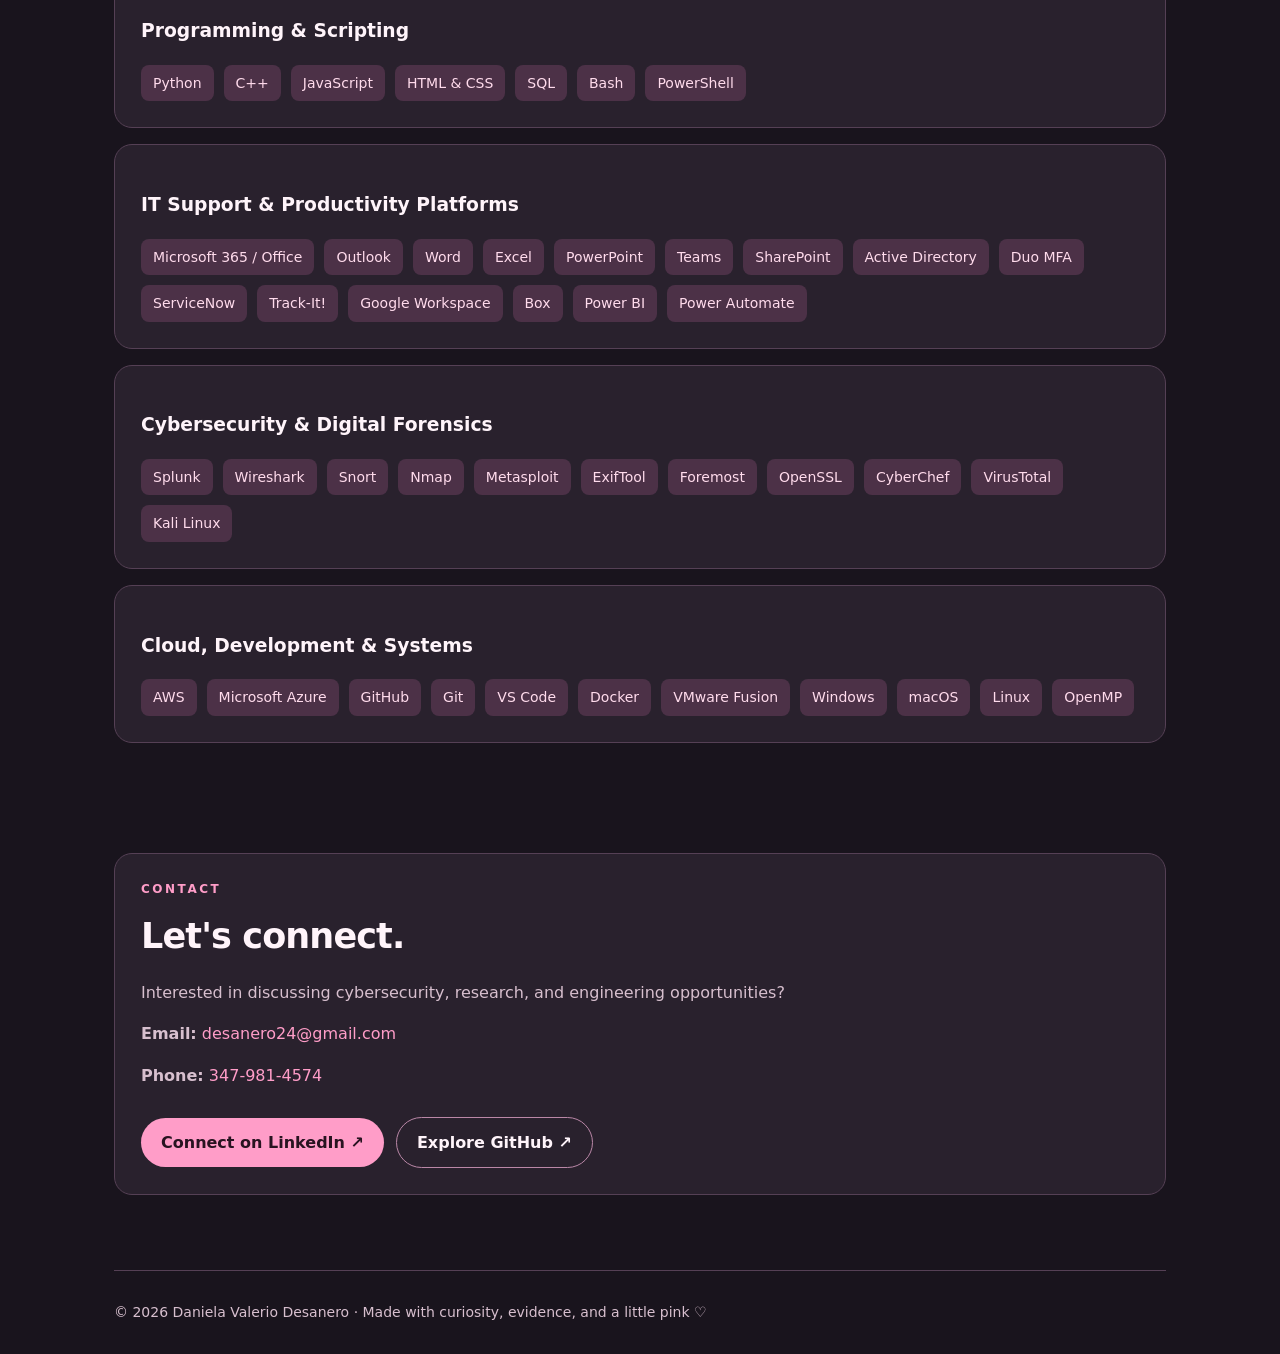
==== commit 296ca0a3: "Mark Provenance Guard capstone complete and document appeal validation fix" ====
--- a/index.html
+++ b/index.html
@@ -7,7 +7,7 @@
 <article class="card" data-type="programming"><small>AI · Retrieval-Augmented Generation</small><h3>The Unofficial Guide</h3><p>Built a campus-life question-answering system using document retrieval and grounded answers with source references. Tuned paragraph-based chunking (121 chunks) and a 0.6 relevance cutoff; evaluated five criteria over three runs each and documented a remaining grounding trade-off.</p><div class="tools">Python · ChromaDB · Gemini API · RAG</div><p><a href="https://github.com/Daniela232/ai201-project1-unofficial-guide-starter-v2026" target="_blank" rel="noopener noreferrer">View repository ↗</a></p></article>
 <article class="card" data-type="programming"><small>AI · Tool-Using Agent</small><h3>FitFindr</h3><p>Created a thrift-shopping assistant that parses natural-language requests, filters mock listings by size and price, suggests outfits using wardrobe items, and writes fit-card captions with an explicit no-match response. Added tool tracing, MCP integration, and synonym matching; a substring-matching bug remains documented.</p><div class="tools">Python · Tool calling · AI agents</div><p><a href="https://github.com/Daniela232/ai201-project2-fitfindr-starter-v2026" target="_blank" rel="noopener noreferrer">View repository ↗</a></p></article>
 <article class="card" data-type="programming"><small>AI · Natural Language Processing</small><h3>TakeMeter</h3><p>Fine-tuned DistilBERT on 200 labeled public true-crime comments across evidence, speculation, and reaction classes. Accuracy reached 56.7% versus a 40% baseline, but the model failed to recognize the speculation class (F1 0.00).</p><div class="tools">Python · NLP · Text classification</div><p><a href="https://github.com/Daniela232/ai201-project3-takemeter-starter-v2026" target="_blank" rel="noopener noreferrer">View repository ↗</a></p></article>
-<article class="card" data-type="programming security"><small>AI Security · Capstone in Progress</small><h3>Provenance Guard</h3><p>Built a Flask AI-text analysis service combining GPT-2 perplexity with custom stylometric scoring, audit logs, and submit/appeal endpoints. Adversarial input tests returned controlled HTTP 400 responses; fixing an appeal-ID validation bug remains in progress. Detection scores are experimental, not definitive proof of authorship.</p><div class="tools">Python · Flask · GPT-2 · Stylometry · API testing</div><p><a href="https://github.com/Daniela232/ai201-project4-provenance-guard-starter-v2026" target="_blank" rel="noopener noreferrer">View repository ↗</a></p></article>
+<article class="card" data-type="programming security"><small>AI Security · Completed</small><h3>Provenance Guard</h3><p>Built a Flask AI-text analysis service combining GPT-2 perplexity with custom stylometric scoring, audit logs, and submit/appeal endpoints. Adversarial input tests returned controlled HTTP 400 responses; fixed an appeal-ID validation bug by checking original decision records. Detection scores are experimental, not definitive proof of authorship.</p><div class="tools">Python · Flask · GPT-2 · Stylometry · API testing</div><p><a href="https://github.com/Daniela232/ai201-project4-provenance-guard-starter-v2026" target="_blank" rel="noopener noreferrer">View repository ↗</a></p></article>
 <article class="card" data-type="forensics security"><small>Digital forensics</small><h3>Forensic Recovery & Timeline Reconstruction</h3><p>Python-based file carving, metadata examination, evidence hashing, and timeline reporting for a forensic disk-image investigation.</p><div class="tools">Python · Foremost · ExifTool · SHA-256</div></article>
 <article class="card" data-type="security"><small>SIEM / Threat investigation</small><h3>Splunk Malware Investigation</h3><p>Correlated simulated authentication and file-upload records to reconstruct suspicious server activity.</p><div class="tools">Splunk · SPL · Incident response</div></article>
 <article class="card" data-type="security forensics"><small>Email forensics</small><h3>Phishing & BEC Investigation</h3><p>Used SMTP packet filtering to isolate suspicious emails and document sender evidence from packet captures.</p><div class="tools">Wireshark · PCAP · SMTP</div></article>
